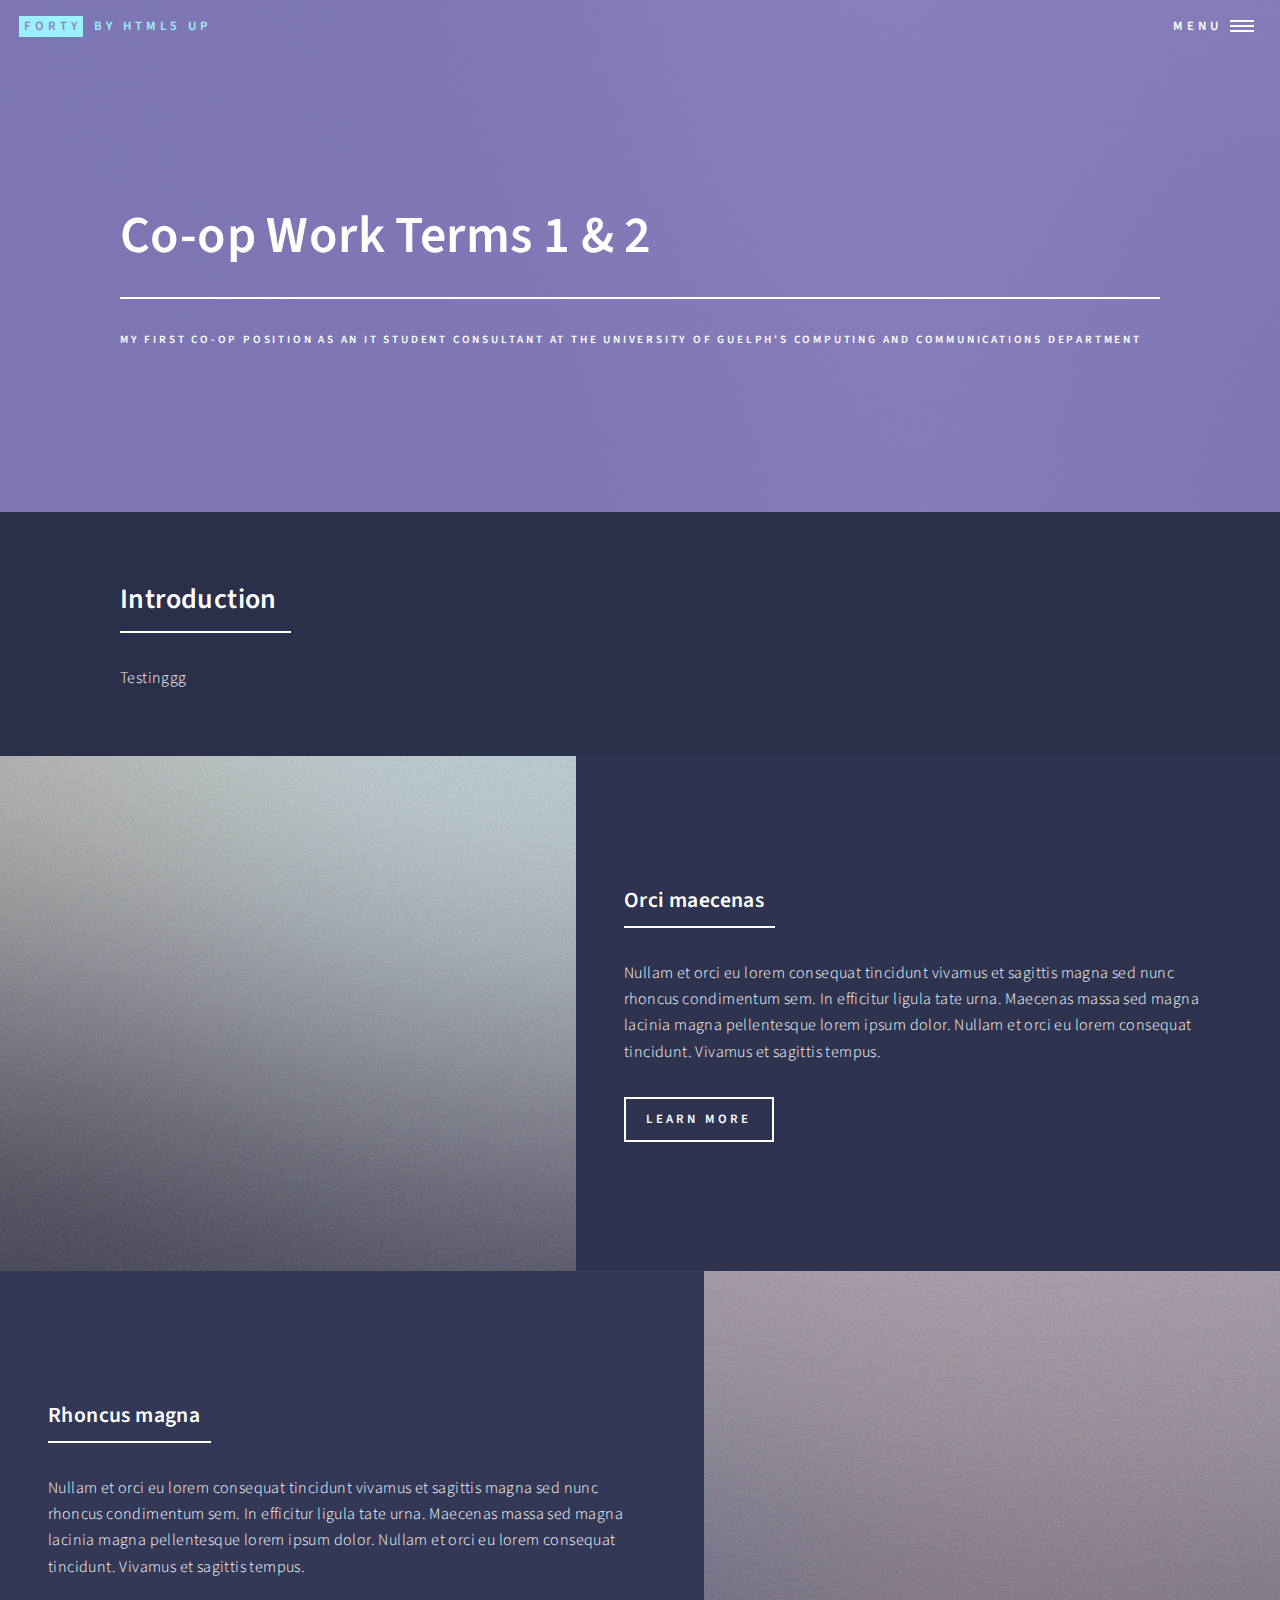
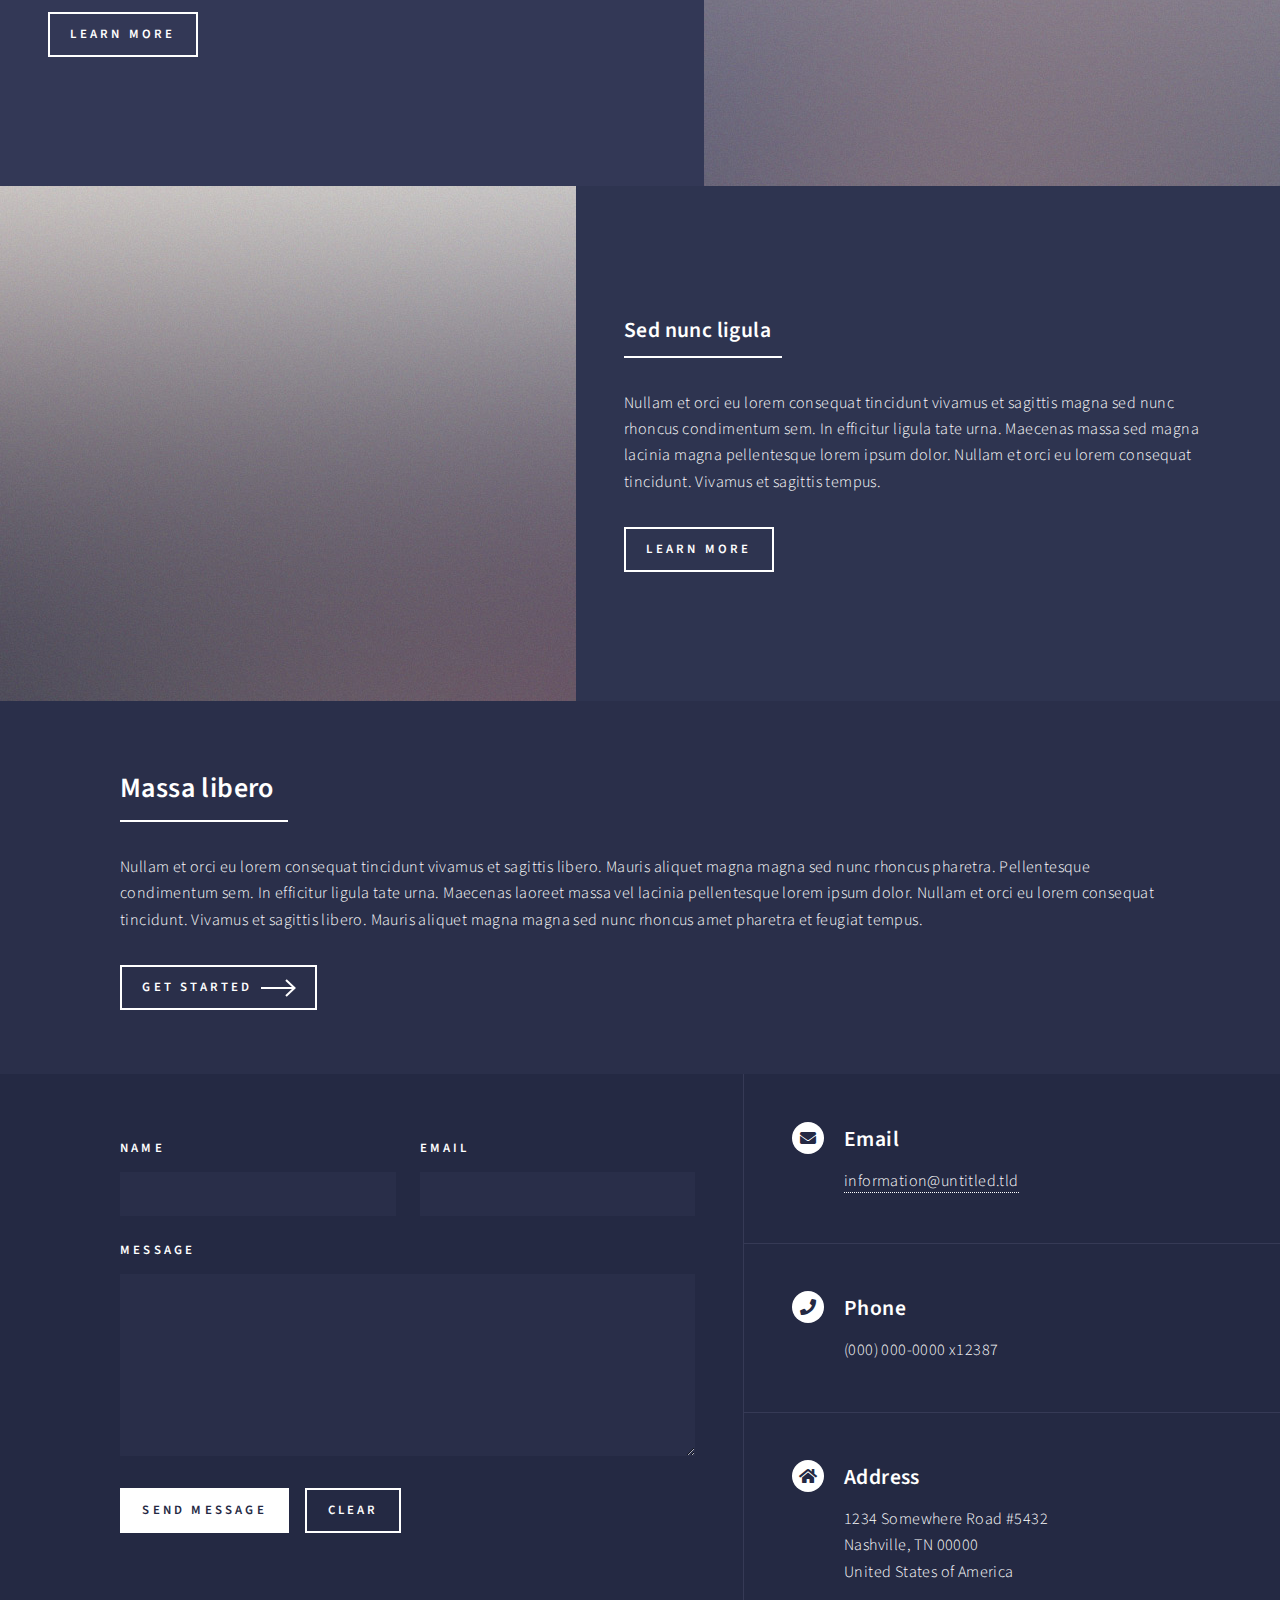
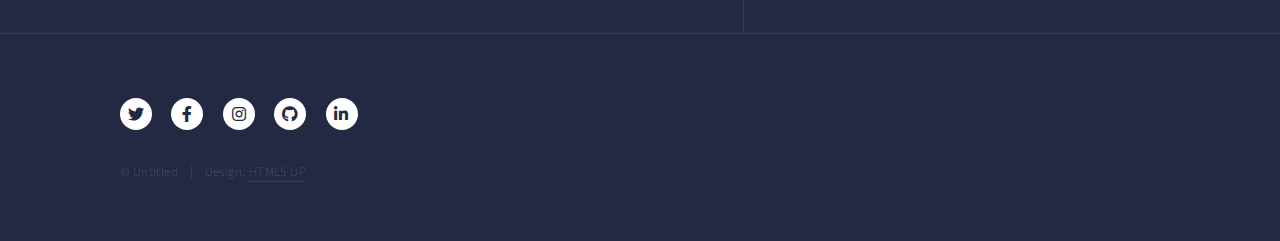
==== wt1_2.html @ 73066148 "updating layout" ====
<!DOCTYPE HTML>
<!--
	Forty by HTML5 UP
	html5up.net | @ajlkn
	Free for personal and commercial use under the CCA 3.0 license (html5up.net/license)
-->
<html>
	<head>
		<title>Co-op Work Terms 1 & 2</title>
		<meta charset="utf-8" />
		<meta name="viewport" content="width=device-width, initial-scale=1, user-scalable=no" />
		<link rel="stylesheet" href="assets/css/main.css" />
		<noscript><link rel="stylesheet" href="assets/css/noscript.css" /></noscript>
	</head>
	<body class="is-preload">

		<!-- Wrapper -->
			<div id="wrapper">

				<!-- Header -->
				<!-- Note: The "styleN" class below should match that of the banner element. -->
					<header id="header" class="alt style2">
						<a href="index.html" class="logo"><strong>Forty</strong> <span>by HTML5 UP</span></a>
						<nav>
							<a href="#menu">Menu</a>
						</nav>
					</header>

				<!-- Menu -->
					<nav id="menu">
						<ul class="links">
							<li><a href="index.html">Home</a></li>
							<li><a href="landing.html">Landing</a></li>
							<li><a href="generic.html">Generic</a></li>
							<li><a href="elements.html">Elements</a></li>
						</ul>
						<ul class="actions stacked">
							<li><a href="#" class="button primary fit">Get Started</a></li>
							<li><a href="#" class="button fit">Log In</a></li>
						</ul>
					</nav>

				<!-- Banner -->
				<!-- Note: The "styleN" class below should match that of the header element. -->
					<section id="banner" class="style2">
						<div class="inner">
							<span class="image">
								<img src="images/pic07.jpg" alt="" />
							</span>
							<header class="major">
								<h1>Co-op Work Terms 1 & 2</h1>
							</header>
							<div class="content">
								<p>My first co-op position as an IT Student Consultant at the University of Guelph's Computing and Communications department</p>
							</div>
						</div>
					</section>

				<!-- Main -->
					<div id="main">

						<!-- One -->
							<section id="one">
								<div class="inner">
									<header class="major">
										<h2>Introduction</h2>
									</header>
									<p>Testinggg</p>
								</div>
							</section>

						<!-- Two -->
							<section id="two" class="spotlights">
								<section>
									<a href="generic.html" class="image">
										<img src="images/pic08.jpg" alt="" data-position="center center" />
									</a>
									<div class="content">
										<div class="inner">
											<header class="major">
												<h3>Orci maecenas</h3>
											</header>
											<p>Nullam et orci eu lorem consequat tincidunt vivamus et sagittis magna sed nunc rhoncus condimentum sem. In efficitur ligula tate urna. Maecenas massa sed magna lacinia magna pellentesque lorem ipsum dolor. Nullam et orci eu lorem consequat tincidunt. Vivamus et sagittis tempus.</p>
											<ul class="actions">
												<li><a href="generic.html" class="button">Learn more</a></li>
											</ul>
										</div>
									</div>
								</section>
								<section>
									<a href="generic.html" class="image">
										<img src="images/pic09.jpg" alt="" data-position="top center" />
									</a>
									<div class="content">
										<div class="inner">
											<header class="major">
												<h3>Rhoncus magna</h3>
											</header>
											<p>Nullam et orci eu lorem consequat tincidunt vivamus et sagittis magna sed nunc rhoncus condimentum sem. In efficitur ligula tate urna. Maecenas massa sed magna lacinia magna pellentesque lorem ipsum dolor. Nullam et orci eu lorem consequat tincidunt. Vivamus et sagittis tempus.</p>
											<ul class="actions">
												<li><a href="generic.html" class="button">Learn more</a></li>
											</ul>
										</div>
									</div>
								</section>
								<section>
									<a href="generic.html" class="image">
										<img src="images/pic10.jpg" alt="" data-position="25% 25%" />
									</a>
									<div class="content">
										<div class="inner">
											<header class="major">
												<h3>Sed nunc ligula</h3>
											</header>
											<p>Nullam et orci eu lorem consequat tincidunt vivamus et sagittis magna sed nunc rhoncus condimentum sem. In efficitur ligula tate urna. Maecenas massa sed magna lacinia magna pellentesque lorem ipsum dolor. Nullam et orci eu lorem consequat tincidunt. Vivamus et sagittis tempus.</p>
											<ul class="actions">
												<li><a href="generic.html" class="button">Learn more</a></li>
											</ul>
										</div>
									</div>
								</section>
							</section>

						<!-- Three -->
							<section id="three">
								<div class="inner">
									<header class="major">
										<h2>Massa libero</h2>
									</header>
									<p>Nullam et orci eu lorem consequat tincidunt vivamus et sagittis libero. Mauris aliquet magna magna sed nunc rhoncus pharetra. Pellentesque condimentum sem. In efficitur ligula tate urna. Maecenas laoreet massa vel lacinia pellentesque lorem ipsum dolor. Nullam et orci eu lorem consequat tincidunt. Vivamus et sagittis libero. Mauris aliquet magna magna sed nunc rhoncus amet pharetra et feugiat tempus.</p>
									<ul class="actions">
										<li><a href="generic.html" class="button next">Get Started</a></li>
									</ul>
								</div>
							</section>

					</div>

				<!-- Contact -->
					<section id="contact">
						<div class="inner">
							<section>
								<form method="post" action="#">
									<div class="fields">
										<div class="field half">
											<label for="name">Name</label>
											<input type="text" name="name" id="name" />
										</div>
										<div class="field half">
											<label for="email">Email</label>
											<input type="text" name="email" id="email" />
										</div>
										<div class="field">
											<label for="message">Message</label>
											<textarea name="message" id="message" rows="6"></textarea>
										</div>
									</div>
									<ul class="actions">
										<li><input type="submit" value="Send Message" class="primary" /></li>
										<li><input type="reset" value="Clear" /></li>
									</ul>
								</form>
							</section>
							<section class="split">
								<section>
									<div class="contact-method">
										<span class="icon solid alt fa-envelope"></span>
										<h3>Email</h3>
										<a href="#">information@untitled.tld</a>
									</div>
								</section>
								<section>
									<div class="contact-method">
										<span class="icon solid alt fa-phone"></span>
										<h3>Phone</h3>
										<span>(000) 000-0000 x12387</span>
									</div>
								</section>
								<section>
									<div class="contact-method">
										<span class="icon solid alt fa-home"></span>
										<h3>Address</h3>
										<span>1234 Somewhere Road #5432<br />
										Nashville, TN 00000<br />
										United States of America</span>
									</div>
								</section>
							</section>
						</div>
					</section>

				<!-- Footer -->
					<footer id="footer">
						<div class="inner">
							<ul class="icons">
								<li><a href="#" class="icon brands alt fa-twitter"><span class="label">Twitter</span></a></li>
								<li><a href="#" class="icon brands alt fa-facebook-f"><span class="label">Facebook</span></a></li>
								<li><a href="#" class="icon brands alt fa-instagram"><span class="label">Instagram</span></a></li>
								<li><a href="#" class="icon brands alt fa-github"><span class="label">GitHub</span></a></li>
								<li><a href="#" class="icon brands alt fa-linkedin-in"><span class="label">LinkedIn</span></a></li>
							</ul>
							<ul class="copyright">
								<li>&copy; Untitled</li><li>Design: <a href="https://html5up.net">HTML5 UP</a></li>
							</ul>
						</div>
					</footer>

			</div>

		<!-- Scripts -->
			<script src="assets/js/jquery.min.js"></script>
			<script src="assets/js/jquery.scrolly.min.js"></script>
			<script src="assets/js/jquery.scrollex.min.js"></script>
			<script src="assets/js/browser.min.js"></script>
			<script src="assets/js/breakpoints.min.js"></script>
			<script src="assets/js/util.js"></script>
			<script src="assets/js/main.js"></script>

	</body>
</html>
---- assets/css/main.css ----
@import url(fontawesome-all.min.css);
@import url("https://fonts.googleapis.com/css?family=Source+Sans+Pro:300,300italic,600,600italic");

/*
	Forty by HTML5 UP
	html5up.net | @ajlkn
	Free for personal and commercial use under the CCA 3.0 license (html5up.net/license)
*/

html, body, div, span, applet, object,
iframe, h1, h2, h3, h4, h5, h6, p, blockquote,
pre, a, abbr, acronym, address, big, cite,
code, del, dfn, em, img, ins, kbd, q, s, samp,
small, strike, strong, sub, sup, tt, var, b,
u, i, center, dl, dt, dd, ol, ul, li, fieldset,
form, label, legend, table, caption, tbody,
tfoot, thead, tr, th, td, article, aside,
canvas, details, embed, figure, figcaption,
footer, header, hgroup, menu, nav, output, ruby,
section, summary, time, mark, audio, video {
	margin: 0;
	padding: 0;
	border: 0;
	font-size: 100%;
	font: inherit;
	vertical-align: baseline;}

article, aside, details, figcaption, figure,
footer, header, hgroup, menu, nav, section {
	display: block;}

body {
	line-height: 1;
}

ol, ul {
	list-style: none;
}

blockquote, q {
	quotes: none;
}

	blockquote:before, blockquote:after, q:before, q:after {
		content: '';
		content: none;
	}

table {
	border-collapse: collapse;
	border-spacing: 0;
}

body {
	-webkit-text-size-adjust: none;
}

mark {
	background-color: transparent;
	color: inherit;
}

input::-moz-focus-inner {
	border: 0;
	padding: 0;
}

input, select, textarea {
	-moz-appearance: none;
	-webkit-appearance: none;
	-ms-appearance: none;
	appearance: none;
}

/* Basic */

	@-ms-viewport {
		width: device-width;
	}

	body {
		-ms-overflow-style: scrollbar;
	}

	@media screen and (max-width: 480px) {

		html, body {
			min-width: 320px;
		}

	}

	html {
		box-sizing: border-box;
	}

	*, *:before, *:after {
		box-sizing: inherit;
	}

	body {
		background: #242943;
	}

		body.is-preload *, body.is-preload *:before, body.is-preload *:after {
			-moz-animation: none !important;
			-webkit-animation: none !important;
			-ms-animation: none !important;
			animation: none !important;
			-moz-transition: none !important;
			-webkit-transition: none !important;
			-ms-transition: none !important;
			transition: none !important;
		}

/* Type */

	body, input, select, textarea {
		color: #ffffff;
		font-family: "Source Sans Pro", Helvetica, sans-serif;
		font-size: 17pt;
		font-weight: 300;
		letter-spacing: 0.025em;
		line-height: 1.65;
	}

		@media screen and (max-width: 1680px) {

			body, input, select, textarea {
				font-size: 14pt;
			}

		}

		@media screen and (max-width: 1280px) {

			body, input, select, textarea {
				font-size: 12pt;
			}

		}

		@media screen and (max-width: 360px) {

			body, input, select, textarea {
				font-size: 11pt;
			}

		}

	a {
		-moz-transition: color 0.2s ease-in-out, border-bottom-color 0.2s ease-in-out;
		-webkit-transition: color 0.2s ease-in-out, border-bottom-color 0.2s ease-in-out;
		-ms-transition: color 0.2s ease-in-out, border-bottom-color 0.2s ease-in-out;
		transition: color 0.2s ease-in-out, border-bottom-color 0.2s ease-in-out;
		border-bottom: dotted 1px;
		color: inherit;
		text-decoration: none;
	}

		a:hover {
			border-bottom-color: transparent;
			color: #9bf1ff !important;
		}

		a:active {
			color: #53e3fb !important;
		}

	strong, b {
		color: #ffffff;
		font-weight: 600;
	}

	em, i {
		font-style: italic;
	}

	p {
		margin: 0 0 2em 0;
	}

	h1, h2, h3, h4, h5, h6 {
		color: #ffffff;
		font-weight: 600;
		line-height: 1.65;
		margin: 0 0 1em 0;
	}

		h1 a, h2 a, h3 a, h4 a, h5 a, h6 a {
			color: inherit;
			border-bottom: 0;
		}

	h1 {
		font-size: 2.5em;
	}

	h2 {
		font-size: 1.75em;
	}

	h3 {
		font-size: 1.35em;
	}

	h4 {
		font-size: 1.1em;
	}

	h5 {
		font-size: 0.9em;
	}

	h6 {
		font-size: 0.7em;
	}

	@media screen and (max-width: 736px) {

		h1 {
			font-size: 2em;
		}

		h2 {
			font-size: 1.5em;
		}

		h3 {
			font-size: 1.25em;
		}

	}

	sub {
		font-size: 0.8em;
		position: relative;
		top: 0.5em;
	}

	sup {
		font-size: 0.8em;
		position: relative;
		top: -0.5em;
	}

	blockquote {
		border-left: solid 4px rgba(212, 212, 255, 0.1);
		font-style: italic;
		margin: 0 0 2em 0;
		padding: 0.5em 0 0.5em 2em;
	}

	code {
		background: rgba(212, 212, 255, 0.035);
		font-family: "Courier New", monospace;
		font-size: 0.9em;
		margin: 0 0.25em;
		padding: 0.25em 0.65em;
	}

	pre {
		-webkit-overflow-scrolling: touch;
		font-family: "Courier New", monospace;
		font-size: 0.9em;
		margin: 0 0 2em 0;
	}

		pre code {
			display: block;
			line-height: 1.75;
			padding: 1em 1.5em;
			overflow-x: auto;
		}

	hr {
		border: 0;
		border-bottom: solid 1px rgba(212, 212, 255, 0.1);
		margin: 2em 0;
	}

		hr.major {
			margin: 3em 0;
		}

	.align-left {
		text-align: left;
	}

	.align-center {
		text-align: center;
	}

	.align-right {
		text-align: right;
	}

/* Row */

	.row {
		display: flex;
		flex-wrap: wrap;
		box-sizing: border-box;
		align-items: stretch;
	}

		.row > * {
			box-sizing: border-box;
		}

		.row.gtr-uniform > * > :last-child {
			margin-bottom: 0;
		}

		.row.aln-left {
			justify-content: flex-start;
		}

		.row.aln-center {
			justify-content: center;
		}

		.row.aln-right {
			justify-content: flex-end;
		}

		.row.aln-top {
			align-items: flex-start;
		}

		.row.aln-middle {
			align-items: center;
		}

		.row.aln-bottom {
			align-items: flex-end;
		}

		.row > .imp {
			order: -1;
		}

		.row > .col-1 {
			width: 8.33333%;
		}

		.row > .off-1 {
			margin-left: 8.33333%;
		}

		.row > .col-2 {
			width: 16.66667%;
		}

		.row > .off-2 {
			margin-left: 16.66667%;
		}

		.row > .col-3 {
			width: 25%;
		}

		.row > .off-3 {
			margin-left: 25%;
		}

		.row > .col-4 {
			width: 33.33333%;
		}

		.row > .off-4 {
			margin-left: 33.33333%;
		}

		.row > .col-5 {
			width: 41.66667%;
		}

		.row > .off-5 {
			margin-left: 41.66667%;
		}

		.row > .col-6 {
			width: 50%;
		}

		.row > .off-6 {
			margin-left: 50%;
		}

		.row > .col-7 {
			width: 58.33333%;
		}

		.row > .off-7 {
			margin-left: 58.33333%;
		}

		.row > .col-8 {
			width: 66.66667%;
		}

		.row > .off-8 {
			margin-left: 66.66667%;
		}

		.row > .col-9 {
			width: 75%;
		}

		.row > .off-9 {
			margin-left: 75%;
		}

		.row > .col-10 {
			width: 83.33333%;
		}

		.row > .off-10 {
			margin-left: 83.33333%;
		}

		.row > .col-11 {
			width: 91.66667%;
		}

		.row > .off-11 {
			margin-left: 91.66667%;
		}

		.row > .col-12 {
			width: 100%;
		}

		.row > .off-12 {
			margin-left: 100%;
		}

		.row.gtr-0 {
			margin-top: 0;
			margin-left: 0em;
		}

			.row.gtr-0 > * {
				padding: 0 0 0 0em;
			}

			.row.gtr-0.gtr-uniform {
				margin-top: 0em;
			}

				.row.gtr-0.gtr-uniform > * {
					padding-top: 0em;
				}

		.row.gtr-25 {
			margin-top: 0;
			margin-left: -0.5em;
		}

			.row.gtr-25 > * {
				padding: 0 0 0 0.5em;
			}

			.row.gtr-25.gtr-uniform {
				margin-top: -0.5em;
			}

				.row.gtr-25.gtr-uniform > * {
					padding-top: 0.5em;
				}

		.row.gtr-50 {
			margin-top: 0;
			margin-left: -1em;
		}

			.row.gtr-50 > * {
				padding: 0 0 0 1em;
			}

			.row.gtr-50.gtr-uniform {
				margin-top: -1em;
			}

				.row.gtr-50.gtr-uniform > * {
					padding-top: 1em;
				}

		.row {
			margin-top: 0;
			margin-left: -2em;
		}

			.row > * {
				padding: 0 0 0 2em;
			}

			.row.gtr-uniform {
				margin-top: -2em;
			}

				.row.gtr-uniform > * {
					padding-top: 2em;
				}

		.row.gtr-150 {
			margin-top: 0;
			margin-left: -3em;
		}

			.row.gtr-150 > * {
				padding: 0 0 0 3em;
			}

			.row.gtr-150.gtr-uniform {
				margin-top: -3em;
			}

				.row.gtr-150.gtr-uniform > * {
					padding-top: 3em;
				}

		.row.gtr-200 {
			margin-top: 0;
			margin-left: -4em;
		}

			.row.gtr-200 > * {
				padding: 0 0 0 4em;
			}

			.row.gtr-200.gtr-uniform {
				margin-top: -4em;
			}

				.row.gtr-200.gtr-uniform > * {
					padding-top: 4em;
				}

		@media screen and (max-width: 1680px) {

			.row {
				display: flex;
				flex-wrap: wrap;
				box-sizing: border-box;
				align-items: stretch;
			}

				.row > * {
					box-sizing: border-box;
				}

				.row.gtr-uniform > * > :last-child {
					margin-bottom: 0;
				}

				.row.aln-left {
					justify-content: flex-start;
				}

				.row.aln-center {
					justify-content: center;
				}

				.row.aln-right {
					justify-content: flex-end;
				}

				.row.aln-top {
					align-items: flex-start;
				}

				.row.aln-middle {
					align-items: center;
				}

				.row.aln-bottom {
					align-items: flex-end;
				}

				.row > .imp-xlarge {
					order: -1;
				}

				.row > .col-1-xlarge {
					width: 8.33333%;
				}

				.row > .off-1-xlarge {
					margin-left: 8.33333%;
				}

				.row > .col-2-xlarge {
					width: 16.66667%;
				}

				.row > .off-2-xlarge {
					margin-left: 16.66667%;
				}

				.row > .col-3-xlarge {
					width: 25%;
				}

				.row > .off-3-xlarge {
					margin-left: 25%;
				}

				.row > .col-4-xlarge {
					width: 33.33333%;
				}

				.row > .off-4-xlarge {
					margin-left: 33.33333%;
				}

				.row > .col-5-xlarge {
					width: 41.66667%;
				}

				.row > .off-5-xlarge {
					margin-left: 41.66667%;
				}

				.row > .col-6-xlarge {
					width: 50%;
				}

				.row > .off-6-xlarge {
					margin-left: 50%;
				}

				.row > .col-7-xlarge {
					width: 58.33333%;
				}

				.row > .off-7-xlarge {
					margin-left: 58.33333%;
				}

				.row > .col-8-xlarge {
					width: 66.66667%;
				}

				.row > .off-8-xlarge {
					margin-left: 66.66667%;
				}

				.row > .col-9-xlarge {
					width: 75%;
				}

				.row > .off-9-xlarge {
					margin-left: 75%;
				}

				.row > .col-10-xlarge {
					width: 83.33333%;
				}

				.row > .off-10-xlarge {
					margin-left: 83.33333%;
				}

				.row > .col-11-xlarge {
					width: 91.66667%;
				}

				.row > .off-11-xlarge {
					margin-left: 91.66667%;
				}

				.row > .col-12-xlarge {
					width: 100%;
				}

				.row > .off-12-xlarge {
					margin-left: 100%;
				}

				.row.gtr-0 {
					margin-top: 0;
					margin-left: 0em;
				}

					.row.gtr-0 > * {
						padding: 0 0 0 0em;
					}

					.row.gtr-0.gtr-uniform {
						margin-top: 0em;
					}

						.row.gtr-0.gtr-uniform > * {
							padding-top: 0em;
						}

				.row.gtr-25 {
					margin-top: 0;
					margin-left: -0.5em;
				}

					.row.gtr-25 > * {
						padding: 0 0 0 0.5em;
					}

					.row.gtr-25.gtr-uniform {
						margin-top: -0.5em;
					}

						.row.gtr-25.gtr-uniform > * {
							padding-top: 0.5em;
						}

				.row.gtr-50 {
					margin-top: 0;
					margin-left: -1em;
				}

					.row.gtr-50 > * {
						padding: 0 0 0 1em;
					}

					.row.gtr-50.gtr-uniform {
						margin-top: -1em;
					}

						.row.gtr-50.gtr-uniform > * {
							padding-top: 1em;
						}

				.row {
					margin-top: 0;
					margin-left: -2em;
				}

					.row > * {
						padding: 0 0 0 2em;
					}

					.row.gtr-uniform {
						margin-top: -2em;
					}

						.row.gtr-uniform > * {
							padding-top: 2em;
						}

				.row.gtr-150 {
					margin-top: 0;
					margin-left: -3em;
				}

					.row.gtr-150 > * {
						padding: 0 0 0 3em;
					}

					.row.gtr-150.gtr-uniform {
						margin-top: -3em;
					}

						.row.gtr-150.gtr-uniform > * {
							padding-top: 3em;
						}

				.row.gtr-200 {
					margin-top: 0;
					margin-left: -4em;
				}

					.row.gtr-200 > * {
						padding: 0 0 0 4em;
					}

					.row.gtr-200.gtr-uniform {
						margin-top: -4em;
					}

						.row.gtr-200.gtr-uniform > * {
							padding-top: 4em;
						}

		}

		@media screen and (max-width: 1280px) {

			.row {
				display: flex;
				flex-wrap: wrap;
				box-sizing: border-box;
				align-items: stretch;
			}

				.row > * {
					box-sizing: border-box;
				}

				.row.gtr-uniform > * > :last-child {
					margin-bottom: 0;
				}

				.row.aln-left {
					justify-content: flex-start;
				}

				.row.aln-center {
					justify-content: center;
				}

				.row.aln-right {
					justify-content: flex-end;
				}

				.row.aln-top {
					align-items: flex-start;
				}

				.row.aln-middle {
					align-items: center;
				}

				.row.aln-bottom {
					align-items: flex-end;
				}

				.row > .imp-large {
					order: -1;
				}

				.row > .col-1-large {
					width: 8.33333%;
				}

				.row > .off-1-large {
					margin-left: 8.33333%;
				}

				.row > .col-2-large {
					width: 16.66667%;
				}

				.row > .off-2-large {
					margin-left: 16.66667%;
				}

				.row > .col-3-large {
					width: 25%;
				}

				.row > .off-3-large {
					margin-left: 25%;
				}

				.row > .col-4-large {
					width: 33.33333%;
				}

				.row > .off-4-large {
					margin-left: 33.33333%;
				}

				.row > .col-5-large {
					width: 41.66667%;
				}

				.row > .off-5-large {
					margin-left: 41.66667%;
				}

				.row > .col-6-large {
					width: 50%;
				}

				.row > .off-6-large {
					margin-left: 50%;
				}

				.row > .col-7-large {
					width: 58.33333%;
				}

				.row > .off-7-large {
					margin-left: 58.33333%;
				}

				.row > .col-8-large {
					width: 66.66667%;
				}

				.row > .off-8-large {
					margin-left: 66.66667%;
				}

				.row > .col-9-large {
					width: 75%;
				}

				.row > .off-9-large {
					margin-left: 75%;
				}

				.row > .col-10-large {
					width: 83.33333%;
				}

				.row > .off-10-large {
					margin-left: 83.33333%;
				}

				.row > .col-11-large {
					width: 91.66667%;
				}

				.row > .off-11-large {
					margin-left: 91.66667%;
				}

				.row > .col-12-large {
					width: 100%;
				}

				.row > .off-12-large {
					margin-left: 100%;
				}

				.row.gtr-0 {
					margin-top: 0;
					margin-left: 0em;
				}

					.row.gtr-0 > * {
						padding: 0 0 0 0em;
					}

					.row.gtr-0.gtr-uniform {
						margin-top: 0em;
					}

						.row.gtr-0.gtr-uniform > * {
							padding-top: 0em;
						}

				.row.gtr-25 {
					margin-top: 0;
					margin-left: -0.375em;
				}

					.row.gtr-25 > * {
						padding: 0 0 0 0.375em;
					}

					.row.gtr-25.gtr-uniform {
						margin-top: -0.375em;
					}

						.row.gtr-25.gtr-uniform > * {
							padding-top: 0.375em;
						}

				.row.gtr-50 {
					margin-top: 0;
					margin-left: -0.75em;
				}

					.row.gtr-50 > * {
						padding: 0 0 0 0.75em;
					}

					.row.gtr-50.gtr-uniform {
						margin-top: -0.75em;
					}

						.row.gtr-50.gtr-uniform > * {
							padding-top: 0.75em;
						}

				.row {
					margin-top: 0;
					margin-left: -1.5em;
				}

					.row > * {
						padding: 0 0 0 1.5em;
					}

					.row.gtr-uniform {
						margin-top: -1.5em;
					}

						.row.gtr-uniform > * {
							padding-top: 1.5em;
						}

				.row.gtr-150 {
					margin-top: 0;
					margin-left: -2.25em;
				}

					.row.gtr-150 > * {
						padding: 0 0 0 2.25em;
					}

					.row.gtr-150.gtr-uniform {
						margin-top: -2.25em;
					}

						.row.gtr-150.gtr-uniform > * {
							padding-top: 2.25em;
						}

				.row.gtr-200 {
					margin-top: 0;
					margin-left: -3em;
				}

					.row.gtr-200 > * {
						padding: 0 0 0 3em;
					}

					.row.gtr-200.gtr-uniform {
						margin-top: -3em;
					}

						.row.gtr-200.gtr-uniform > * {
							padding-top: 3em;
						}

		}

		@media screen and (max-width: 980px) {

			.row {
				display: flex;
				flex-wrap: wrap;
				box-sizing: border-box;
				align-items: stretch;
			}

				.row > * {
					box-sizing: border-box;
				}

				.row.gtr-uniform > * > :last-child {
					margin-bottom: 0;
				}

				.row.aln-left {
					justify-content: flex-start;
				}

				.row.aln-center {
					justify-content: center;
				}

				.row.aln-right {
					justify-content: flex-end;
				}

				.row.aln-top {
					align-items: flex-start;
				}

				.row.aln-middle {
					align-items: center;
				}

				.row.aln-bottom {
					align-items: flex-end;
				}

				.row > .imp-medium {
					order: -1;
				}

				.row > .col-1-medium {
					width: 8.33333%;
				}

				.row > .off-1-medium {
					margin-left: 8.33333%;
				}

				.row > .col-2-medium {
					width: 16.66667%;
				}

				.row > .off-2-medium {
					margin-left: 16.66667%;
				}

				.row > .col-3-medium {
					width: 25%;
				}

				.row > .off-3-medium {
					margin-left: 25%;
				}

				.row > .col-4-medium {
					width: 33.33333%;
				}

				.row > .off-4-medium {
					margin-left: 33.33333%;
				}

				.row > .col-5-medium {
					width: 41.66667%;
				}

				.row > .off-5-medium {
					margin-left: 41.66667%;
				}

				.row > .col-6-medium {
					width: 50%;
				}

				.row > .off-6-medium {
					margin-left: 50%;
				}

				.row > .col-7-medium {
					width: 58.33333%;
				}

				.row > .off-7-medium {
					margin-left: 58.33333%;
				}

				.row > .col-8-medium {
					width: 66.66667%;
				}

				.row > .off-8-medium {
					margin-left: 66.66667%;
				}

				.row > .col-9-medium {
					width: 75%;
				}

				.row > .off-9-medium {
					margin-left: 75%;
				}

				.row > .col-10-medium {
					width: 83.33333%;
				}

				.row > .off-10-medium {
					margin-left: 83.33333%;
				}

				.row > .col-11-medium {
					width: 91.66667%;
				}

				.row > .off-11-medium {
					margin-left: 91.66667%;
				}

				.row > .col-12-medium {
					width: 100%;
				}

				.row > .off-12-medium {
					margin-left: 100%;
				}

				.row.gtr-0 {
					margin-top: 0;
					margin-left: 0em;
				}

					.row.gtr-0 > * {
						padding: 0 0 0 0em;
					}

					.row.gtr-0.gtr-uniform {
						margin-top: 0em;
					}

						.row.gtr-0.gtr-uniform > * {
							padding-top: 0em;
						}

				.row.gtr-25 {
					margin-top: 0;
					margin-left: -0.375em;
				}

					.row.gtr-25 > * {
						padding: 0 0 0 0.375em;
					}

					.row.gtr-25.gtr-uniform {
						margin-top: -0.375em;
					}

						.row.gtr-25.gtr-uniform > * {
							padding-top: 0.375em;
						}

				.row.gtr-50 {
					margin-top: 0;
					margin-left: -0.75em;
				}

					.row.gtr-50 > * {
						padding: 0 0 0 0.75em;
					}

					.row.gtr-50.gtr-uniform {
						margin-top: -0.75em;
					}

						.row.gtr-50.gtr-uniform > * {
							padding-top: 0.75em;
						}

				.row {
					margin-top: 0;
					margin-left: -1.5em;
				}

					.row > * {
						padding: 0 0 0 1.5em;
					}

					.row.gtr-uniform {
						margin-top: -1.5em;
					}

						.row.gtr-uniform > * {
							padding-top: 1.5em;
						}

				.row.gtr-150 {
					margin-top: 0;
					margin-left: -2.25em;
				}

					.row.gtr-150 > * {
						padding: 0 0 0 2.25em;
					}

					.row.gtr-150.gtr-uniform {
						margin-top: -2.25em;
					}

						.row.gtr-150.gtr-uniform > * {
							padding-top: 2.25em;
						}

				.row.gtr-200 {
					margin-top: 0;
					margin-left: -3em;
				}

					.row.gtr-200 > * {
						padding: 0 0 0 3em;
					}

					.row.gtr-200.gtr-uniform {
						margin-top: -3em;
					}

						.row.gtr-200.gtr-uniform > * {
							padding-top: 3em;
						}

		}

		@media screen and (max-width: 736px) {

			.row {
				display: flex;
				flex-wrap: wrap;
				box-sizing: border-box;
				align-items: stretch;
			}

				.row > * {
					box-sizing: border-box;
				}

				.row.gtr-uniform > * > :last-child {
					margin-bottom: 0;
				}

				.row.aln-left {
					justify-content: flex-start;
				}

				.row.aln-center {
					justify-content: center;
				}

				.row.aln-right {
					justify-content: flex-end;
				}

				.row.aln-top {
					align-items: flex-start;
				}

				.row.aln-middle {
					align-items: center;
				}

				.row.aln-bottom {
					align-items: flex-end;
				}

				.row > .imp-small {
					order: -1;
				}

				.row > .col-1-small {
					width: 8.33333%;
				}

				.row > .off-1-small {
					margin-left: 8.33333%;
				}

				.row > .col-2-small {
					width: 16.66667%;
				}

				.row > .off-2-small {
					margin-left: 16.66667%;
				}

				.row > .col-3-small {
					width: 25%;
				}

				.row > .off-3-small {
					margin-left: 25%;
				}

				.row > .col-4-small {
					width: 33.33333%;
				}

				.row > .off-4-small {
					margin-left: 33.33333%;
				}

				.row > .col-5-small {
					width: 41.66667%;
				}

				.row > .off-5-small {
					margin-left: 41.66667%;
				}

				.row > .col-6-small {
					width: 50%;
				}

				.row > .off-6-small {
					margin-left: 50%;
				}

				.row > .col-7-small {
					width: 58.33333%;
				}

				.row > .off-7-small {
					margin-left: 58.33333%;
				}

				.row > .col-8-small {
					width: 66.66667%;
				}

				.row > .off-8-small {
					margin-left: 66.66667%;
				}

				.row > .col-9-small {
					width: 75%;
				}

				.row > .off-9-small {
					margin-left: 75%;
				}

				.row > .col-10-small {
					width: 83.33333%;
				}

				.row > .off-10-small {
					margin-left: 83.33333%;
				}

				.row > .col-11-small {
					width: 91.66667%;
				}

				.row > .off-11-small {
					margin-left: 91.66667%;
				}

				.row > .col-12-small {
					width: 100%;
				}

				.row > .off-12-small {
					margin-left: 100%;
				}

				.row.gtr-0 {
					margin-top: 0;
					margin-left: 0em;
				}

					.row.gtr-0 > * {
						padding: 0 0 0 0em;
					}

					.row.gtr-0.gtr-uniform {
						margin-top: 0em;
					}

						.row.gtr-0.gtr-uniform > * {
							padding-top: 0em;
						}

				.row.gtr-25 {
					margin-top: 0;
					margin-left: -0.3125em;
				}

					.row.gtr-25 > * {
						padding: 0 0 0 0.3125em;
					}

					.row.gtr-25.gtr-uniform {
						margin-top: -0.3125em;
					}

						.row.gtr-25.gtr-uniform > * {
							padding-top: 0.3125em;
						}

				.row.gtr-50 {
					margin-top: 0;
					margin-left: -0.625em;
				}

					.row.gtr-50 > * {
						padding: 0 0 0 0.625em;
					}

					.row.gtr-50.gtr-uniform {
						margin-top: -0.625em;
					}

						.row.gtr-50.gtr-uniform > * {
							padding-top: 0.625em;
						}

				.row {
					margin-top: 0;
					margin-left: -1.25em;
				}

					.row > * {
						padding: 0 0 0 1.25em;
					}

					.row.gtr-uniform {
						margin-top: -1.25em;
					}

						.row.gtr-uniform > * {
							padding-top: 1.25em;
						}

				.row.gtr-150 {
					margin-top: 0;
					margin-left: -1.875em;
				}

					.row.gtr-150 > * {
						padding: 0 0 0 1.875em;
					}

					.row.gtr-150.gtr-uniform {
						margin-top: -1.875em;
					}

						.row.gtr-150.gtr-uniform > * {
							padding-top: 1.875em;
						}

				.row.gtr-200 {
					margin-top: 0;
					margin-left: -2.5em;
				}

					.row.gtr-200 > * {
						padding: 0 0 0 2.5em;
					}

					.row.gtr-200.gtr-uniform {
						margin-top: -2.5em;
					}

						.row.gtr-200.gtr-uniform > * {
							padding-top: 2.5em;
						}

		}

		@media screen and (max-width: 480px) {

			.row {
				display: flex;
				flex-wrap: wrap;
				box-sizing: border-box;
				align-items: stretch;
			}

				.row > * {
					box-sizing: border-box;
				}

				.row.gtr-uniform > * > :last-child {
					margin-bottom: 0;
				}

				.row.aln-left {
					justify-content: flex-start;
				}

				.row.aln-center {
					justify-content: center;
				}

				.row.aln-right {
					justify-content: flex-end;
				}

				.row.aln-top {
					align-items: flex-start;
				}

				.row.aln-middle {
					align-items: center;
				}

				.row.aln-bottom {
					align-items: flex-end;
				}

				.row > .imp-xsmall {
					order: -1;
				}

				.row > .col-1-xsmall {
					width: 8.33333%;
				}

				.row > .off-1-xsmall {
					margin-left: 8.33333%;
				}

				.row > .col-2-xsmall {
					width: 16.66667%;
				}

				.row > .off-2-xsmall {
					margin-left: 16.66667%;
				}

				.row > .col-3-xsmall {
					width: 25%;
				}

				.row > .off-3-xsmall {
					margin-left: 25%;
				}

				.row > .col-4-xsmall {
					width: 33.33333%;
				}

				.row > .off-4-xsmall {
					margin-left: 33.33333%;
				}

				.row > .col-5-xsmall {
					width: 41.66667%;
				}

				.row > .off-5-xsmall {
					margin-left: 41.66667%;
				}

				.row > .col-6-xsmall {
					width: 50%;
				}

				.row > .off-6-xsmall {
					margin-left: 50%;
				}

				.row > .col-7-xsmall {
					width: 58.33333%;
				}

				.row > .off-7-xsmall {
					margin-left: 58.33333%;
				}

				.row > .col-8-xsmall {
					width: 66.66667%;
				}

				.row > .off-8-xsmall {
					margin-left: 66.66667%;
				}

				.row > .col-9-xsmall {
					width: 75%;
				}

				.row > .off-9-xsmall {
					margin-left: 75%;
				}

				.row > .col-10-xsmall {
					width: 83.33333%;
				}

				.row > .off-10-xsmall {
					margin-left: 83.33333%;
				}

				.row > .col-11-xsmall {
					width: 91.66667%;
				}

				.row > .off-11-xsmall {
					margin-left: 91.66667%;
				}

				.row > .col-12-xsmall {
					width: 100%;
				}

				.row > .off-12-xsmall {
					margin-left: 100%;
				}

				.row.gtr-0 {
					margin-top: 0;
					margin-left: 0em;
				}

					.row.gtr-0 > * {
						padding: 0 0 0 0em;
					}

					.row.gtr-0.gtr-uniform {
						margin-top: 0em;
					}

						.row.gtr-0.gtr-uniform > * {
							padding-top: 0em;
						}

				.row.gtr-25 {
					margin-top: 0;
					margin-left: -0.3125em;
				}

					.row.gtr-25 > * {
						padding: 0 0 0 0.3125em;
					}

					.row.gtr-25.gtr-uniform {
						margin-top: -0.3125em;
					}

						.row.gtr-25.gtr-uniform > * {
							padding-top: 0.3125em;
						}

				.row.gtr-50 {
					margin-top: 0;
					margin-left: -0.625em;
				}

					.row.gtr-50 > * {
						padding: 0 0 0 0.625em;
					}

					.row.gtr-50.gtr-uniform {
						margin-top: -0.625em;
					}

						.row.gtr-50.gtr-uniform > * {
							padding-top: 0.625em;
						}

				.row {
					margin-top: 0;
					margin-left: -1.25em;
				}

					.row > * {
						padding: 0 0 0 1.25em;
					}

					.row.gtr-uniform {
						margin-top: -1.25em;
					}

						.row.gtr-uniform > * {
							padding-top: 1.25em;
						}

				.row.gtr-150 {
					margin-top: 0;
					margin-left: -1.875em;
				}

					.row.gtr-150 > * {
						padding: 0 0 0 1.875em;
					}

					.row.gtr-150.gtr-uniform {
						margin-top: -1.875em;
					}

						.row.gtr-150.gtr-uniform > * {
							padding-top: 1.875em;
						}

				.row.gtr-200 {
					margin-top: 0;
					margin-left: -2.5em;
				}

					.row.gtr-200 > * {
						padding: 0 0 0 2.5em;
					}

					.row.gtr-200.gtr-uniform {
						margin-top: -2.5em;
					}

						.row.gtr-200.gtr-uniform > * {
							padding-top: 2.5em;
						}

		}

/* Section/Article */

	section.special, article.special {
		text-align: center;
	}

	header.major {
		width: -moz-max-content;
		width: -webkit-max-content;
		width: -ms-max-content;
		width: max-content;
		margin-bottom: 2em;
	}

		header.major > :first-child {
			margin-bottom: 0;
			width: calc(100% + 0.5em);
		}

			header.major > :first-child:after {
				content: '';
				background-color: #ffffff;
				display: block;
				height: 2px;
				margin: 0.325em 0 0.5em 0;
				width: 100%;
			}

		header.major > p {
			font-size: 0.7em;
			font-weight: 600;
			letter-spacing: 0.25em;
			margin-bottom: 0;
			text-transform: uppercase;
		}

		body.is-ie header.major > :first-child:after {
			max-width: 9em;
		}

		body.is-ie header.major > h1:after {
			max-width: 100% !important;
		}

	@media screen and (max-width: 736px) {

		header.major > p br {
			display: none;
		}

	}

/* Form */

	form {
		margin: 0 0 2em 0;
	}

		form > :last-child {
			margin-bottom: 0;
		}

		form > .fields {
			display: -moz-flex;
			display: -webkit-flex;
			display: -ms-flex;
			display: flex;
			-moz-flex-wrap: wrap;
			-webkit-flex-wrap: wrap;
			-ms-flex-wrap: wrap;
			flex-wrap: wrap;
			width: calc(100% + 3em);
			margin: -1.5em 0 2em -1.5em;
		}

			form > .fields > .field {
				-moz-flex-grow: 0;
				-webkit-flex-grow: 0;
				-ms-flex-grow: 0;
				flex-grow: 0;
				-moz-flex-shrink: 0;
				-webkit-flex-shrink: 0;
				-ms-flex-shrink: 0;
				flex-shrink: 0;
				padding: 1.5em 0 0 1.5em;
				width: calc(100% - 1.5em);
			}

				form > .fields > .field.half {
					width: calc(50% - 0.75em);
				}

				form > .fields > .field.third {
					width: calc(100%/3 - 0.5em);
				}

				form > .fields > .field.quarter {
					width: calc(25% - 0.375em);
				}

		@media screen and (max-width: 480px) {

			form > .fields {
				width: calc(100% + 3em);
				margin: -1.5em 0 2em -1.5em;
			}

				form > .fields > .field {
					padding: 1.5em 0 0 1.5em;
					width: calc(100% - 1.5em);
				}

					form > .fields > .field.half {
						width: calc(100% - 1.5em);
					}

					form > .fields > .field.third {
						width: calc(100% - 1.5em);
					}

					form > .fields > .field.quarter {
						width: calc(100% - 1.5em);
					}

		}

	label {
		color: #ffffff;
		display: block;
		font-size: 0.8em;
		font-weight: 600;
		letter-spacing: 0.25em;
		margin: 0 0 1em 0;
		text-transform: uppercase;
	}

	input[type="text"],
	input[type="password"],
	input[type="email"],
	input[type="tel"],
	input[type="search"],
	input[type="url"],
	select,
	textarea {
		-moz-appearance: none;
		-webkit-appearance: none;
		-ms-appearance: none;
		appearance: none;
		background: rgba(212, 212, 255, 0.035);
		border: none;
		border-radius: 0;
		color: inherit;
		display: block;
		outline: 0;
		padding: 0 1em;
		text-decoration: none;
		width: 100%;
	}

		input[type="text"]:invalid,
		input[type="password"]:invalid,
		input[type="email"]:invalid,
		input[type="tel"]:invalid,
		input[type="search"]:invalid,
		input[type="url"]:invalid,
		select:invalid,
		textarea:invalid {
			box-shadow: none;
		}

		input[type="text"]:focus,
		input[type="password"]:focus,
		input[type="email"]:focus,
		input[type="tel"]:focus,
		input[type="search"]:focus,
		input[type="url"]:focus,
		select:focus,
		textarea:focus {
			border-color: #9bf1ff;
			box-shadow: 0 0 0 2px #9bf1ff;
		}

	select {
		background-image: url("data:image/svg+xml;charset=utf8,%3Csvg xmlns='http://www.w3.org/2000/svg' width='40' height='40' preserveAspectRatio='none' viewBox='0 0 40 40'%3E%3Cpath d='M9.4,12.3l10.4,10.4l10.4-10.4c0.2-0.2,0.5-0.4,0.9-0.4c0.3,0,0.6,0.1,0.9,0.4l3.3,3.3c0.2,0.2,0.4,0.5,0.4,0.9 c0,0.4-0.1,0.6-0.4,0.9L20.7,31.9c-0.2,0.2-0.5,0.4-0.9,0.4c-0.3,0-0.6-0.1-0.9-0.4L4.3,17.3c-0.2-0.2-0.4-0.5-0.4-0.9 c0-0.4,0.1-0.6,0.4-0.9l3.3-3.3c0.2-0.2,0.5-0.4,0.9-0.4S9.1,12.1,9.4,12.3z' fill='rgba(212, 212, 255, 0.1)' /%3E%3C/svg%3E");
		background-size: 1.25rem;
		background-repeat: no-repeat;
		background-position: calc(100% - 1rem) center;
		height: 2.75em;
		padding-right: 2.75em;
		text-overflow: ellipsis;
	}

		select option {
			color: #ffffff;
			background: #242943;
		}

		select:focus::-ms-value {
			background-color: transparent;
		}

		select::-ms-expand {
			display: none;
		}

	input[type="text"],
	input[type="password"],
	input[type="email"],
	input[type="tel"],
	input[type="search"],
	input[type="url"],
	select {
		height: 2.75em;
	}

	textarea {
		padding: 0.75em 1em;
	}

	input[type="checkbox"],
	input[type="radio"] {
		-moz-appearance: none;
		-webkit-appearance: none;
		-ms-appearance: none;
		appearance: none;
		display: block;
		float: left;
		margin-right: -2em;
		opacity: 0;
		width: 1em;
		z-index: -1;
	}

		input[type="checkbox"] + label,
		input[type="radio"] + label {
			text-decoration: none;
			color: #ffffff;
			cursor: pointer;
			display: inline-block;
			font-weight: 300;
			padding-left: 2.65em;
			padding-right: 0.75em;
			position: relative;
		}

			input[type="checkbox"] + label:before,
			input[type="radio"] + label:before {
				-moz-osx-font-smoothing: grayscale;
				-webkit-font-smoothing: antialiased;
				display: inline-block;
				font-style: normal;
				font-variant: normal;
				text-rendering: auto;
				line-height: 1;
				text-transform: none !important;
				font-family: 'Font Awesome 5 Free';
				font-weight: 900;
			}

			input[type="checkbox"] + label:before,
			input[type="radio"] + label:before {
				background: rgba(212, 212, 255, 0.035);
				content: '';
				display: inline-block;
				font-size: 0.8em;
				height: 2.0625em;
				left: 0;
				letter-spacing: 0;
				line-height: 2.0625em;
				position: absolute;
				text-align: center;
				top: 0;
				width: 2.0625em;
			}

		input[type="checkbox"]:checked + label:before,
		input[type="radio"]:checked + label:before {
			background: #ffffff;
			border-color: #9bf1ff;
			content: '\f00c';
			color: #242943;
		}

		input[type="checkbox"]:focus + label:before,
		input[type="radio"]:focus + label:before {
			box-shadow: 0 0 0 2px #9bf1ff;
		}

	input[type="radio"] + label:before {
		border-radius: 100%;
	}

	::-webkit-input-placeholder {
		color: rgba(244, 244, 255, 0.2) !important;
		opacity: 1.0;
	}

	:-moz-placeholder {
		color: rgba(244, 244, 255, 0.2) !important;
		opacity: 1.0;
	}

	::-moz-placeholder {
		color: rgba(244, 244, 255, 0.2) !important;
		opacity: 1.0;
	}

	:-ms-input-placeholder {
		color: rgba(244, 244, 255, 0.2) !important;
		opacity: 1.0;
	}

/* Box */

	.box {
		border: solid 1px rgba(212, 212, 255, 0.1);
		margin-bottom: 2em;
		padding: 1.5em;
	}

		.box > :last-child,
		.box > :last-child > :last-child,
		.box > :last-child > :last-child > :last-child {
			margin-bottom: 0;
		}

		.box.alt {
			border: 0;
			border-radius: 0;
			padding: 0;
		}

/* Icon */

	.icon {
		text-decoration: none;
		border-bottom: none;
		position: relative;
	}

		.icon:before {
			-moz-osx-font-smoothing: grayscale;
			-webkit-font-smoothing: antialiased;
			display: inline-block;
			font-style: normal;
			font-variant: normal;
			text-rendering: auto;
			line-height: 1;
			text-transform: none !important;
			font-family: 'Font Awesome 5 Free';
			font-weight: 400;
		}

		.icon > .label {
			display: none;
		}

		.icon:before {
			line-height: inherit;
		}

		.icon.solid:before {
			font-weight: 900;
		}

		.icon.brands:before {
			font-family: 'Font Awesome 5 Brands';
		}

		.icon.alt:before {
			background-color: #ffffff;
			border-radius: 100%;
			color: #242943;
			display: inline-block;
			height: 2em;
			line-height: 2em;
			text-align: center;
			width: 2em;
		}

	a.icon.alt:before {
		-moz-transition: background-color 0.2s ease-in-out;
		-webkit-transition: background-color 0.2s ease-in-out;
		-ms-transition: background-color 0.2s ease-in-out;
		transition: background-color 0.2s ease-in-out;
	}

	a.icon.alt:hover:before {
		background-color: #6fc3df;
	}

	a.icon.alt:active:before {
		background-color: #37a6cb;
	}

/* Image */

	.image {
		border: 0;
		display: inline-block;
		position: relative;
	}

		.image img {
			display: block;
		}

		.image.left, .image.right {
			max-width: 30%;
		}

			.image.left img, .image.right img {
				width: 100%;
			}

		.image.left {
			float: left;
			margin: 0 1.5em 1.25em 0;
			top: 0.25em;
		}

		.image.right {
			float: right;
			margin: 0 0 1.25em 1.5em;
			top: 0.25em;
		}

		.image.fit {
			display: block;
			margin: 0 0 2em 0;
			width: 100%;
		}

			.image.fit img {
				width: 100%;
			}

		.image.main {
			display: block;
			margin: 2.5em 0;
			width: 100%;
		}

			.image.main img {
				width: 100%;
			}

			@media screen and (max-width: 736px) {

				.image.main {
					margin: 1.5em 0;
				}

			}

/* List */

	ol {
		list-style: decimal;
		margin: 0 0 2em 0;
		padding-left: 1.25em;
	}

		ol li {
			padding-left: 0.25em;
		}

	ul {
		list-style: disc;
		margin: 0 0 2em 0;
		padding-left: 1em;
	}

		ul li {
			padding-left: 0.5em;
		}

		ul.alt {
			list-style: none;
			padding-left: 0;
		}

			ul.alt li {
				border-top: solid 1px rgba(212, 212, 255, 0.1);
				padding: 0.5em 0;
			}

				ul.alt li:first-child {
					border-top: 0;
					padding-top: 0;
				}

	dl {
		margin: 0 0 2em 0;
	}

		dl dt {
			display: block;
			font-weight: 600;
			margin: 0 0 1em 0;
		}

		dl dd {
			margin-left: 2em;
		}

/* Actions */

	ul.actions {
		display: -moz-flex;
		display: -webkit-flex;
		display: -ms-flex;
		display: flex;
		cursor: default;
		list-style: none;
		margin-left: -1em;
		padding-left: 0;
	}

		ul.actions li {
			padding: 0 0 0 1em;
			vertical-align: middle;
		}

		ul.actions.special {
			-moz-justify-content: center;
			-webkit-justify-content: center;
			-ms-justify-content: center;
			justify-content: center;
			width: 100%;
			margin-left: 0;
		}

			ul.actions.special li:first-child {
				padding-left: 0;
			}

		ul.actions.stacked {
			-moz-flex-direction: column;
			-webkit-flex-direction: column;
			-ms-flex-direction: column;
			flex-direction: column;
			margin-left: 0;
		}

			ul.actions.stacked li {
				padding: 1.3em 0 0 0;
			}

				ul.actions.stacked li:first-child {
					padding-top: 0;
				}

		ul.actions.fit {
			width: calc(100% + 1em);
		}

			ul.actions.fit li {
				-moz-flex-grow: 1;
				-webkit-flex-grow: 1;
				-ms-flex-grow: 1;
				flex-grow: 1;
				-moz-flex-shrink: 1;
				-webkit-flex-shrink: 1;
				-ms-flex-shrink: 1;
				flex-shrink: 1;
				width: 100%;
			}

				ul.actions.fit li > * {
					width: 100%;
				}

			ul.actions.fit.stacked {
				width: 100%;
			}

/* Icons */

	ul.icons {
		cursor: default;
		list-style: none;
		padding-left: 0;
	}

		ul.icons li {
			display: inline-block;
			padding: 0 1em 0 0;
		}

			ul.icons li:last-child {
				padding-right: 0;
			}

		@media screen and (max-width: 736px) {

			ul.icons li {
				padding: 0 0.75em 0 0;
			}

		}

/* Pagination */

	ul.pagination {
		cursor: default;
		list-style: none;
		padding-left: 0;
	}

		ul.pagination li {
			display: inline-block;
			padding-left: 0;
			vertical-align: middle;
		}

			ul.pagination li > .page {
				-moz-transition: background-color 0.2s ease-in-out, color 0.2s ease-in-out;
				-webkit-transition: background-color 0.2s ease-in-out, color 0.2s ease-in-out;
				-ms-transition: background-color 0.2s ease-in-out, color 0.2s ease-in-out;
				transition: background-color 0.2s ease-in-out, color 0.2s ease-in-out;
				border-bottom: 0;
				display: inline-block;
				font-size: 0.8em;
				font-weight: 600;
				height: 1.5em;
				line-height: 1.5em;
				margin: 0 0.125em;
				min-width: 1.5em;
				padding: 0 0.5em;
				text-align: center;
			}

				ul.pagination li > .page.active {
					background-color: #ffffff;
					color: #242943;
				}

					ul.pagination li > .page.active:hover {
						background-color: #9bf1ff;
						color: #242943 !important;
					}

					ul.pagination li > .page.active:active {
						background-color: #53e3fb;
					}

			ul.pagination li:first-child {
				padding-right: 0.75em;
			}

			ul.pagination li:last-child {
				padding-left: 0.75em;
			}

		@media screen and (max-width: 480px) {

			ul.pagination li:nth-child(n+2):nth-last-child(n+2) {
				display: none;
			}

			ul.pagination li:first-child {
				padding-right: 0;
			}

		}

/* Table */

	.table-wrapper {
		-webkit-overflow-scrolling: touch;
		overflow-x: auto;
	}

	table {
		margin: 0 0 2em 0;
		width: 100%;
	}

		table tbody tr {
			border: solid 1px rgba(212, 212, 255, 0.1);
			border-left: 0;
			border-right: 0;
		}

			table tbody tr:nth-child(2n + 1) {
				background-color: rgba(212, 212, 255, 0.035);
			}

		table td {
			padding: 0.75em 0.75em;
		}

		table th {
			color: #ffffff;
			font-size: 0.9em;
			font-weight: 600;
			padding: 0 0.75em 0.75em 0.75em;
			text-align: left;
		}

		table thead {
			border-bottom: solid 2px rgba(212, 212, 255, 0.1);
		}

		table tfoot {
			border-top: solid 2px rgba(212, 212, 255, 0.1);
		}

		table.alt {
			border-collapse: separate;
		}

			table.alt tbody tr td {
				border: solid 1px rgba(212, 212, 255, 0.1);
				border-left-width: 0;
				border-top-width: 0;
			}

				table.alt tbody tr td:first-child {
					border-left-width: 1px;
				}

			table.alt tbody tr:first-child td {
				border-top-width: 1px;
			}

			table.alt thead {
				border-bottom: 0;
			}

			table.alt tfoot {
				border-top: 0;
			}

/* Button */

	input[type="submit"],
	input[type="reset"],
	input[type="button"],
	button,
	.button {
		-moz-appearance: none;
		-webkit-appearance: none;
		-ms-appearance: none;
		appearance: none;
		-moz-transition: background-color 0.2s ease-in-out, box-shadow 0.2s ease-in-out, color 0.2s ease-in-out;
		-webkit-transition: background-color 0.2s ease-in-out, box-shadow 0.2s ease-in-out, color 0.2s ease-in-out;
		-ms-transition: background-color 0.2s ease-in-out, box-shadow 0.2s ease-in-out, color 0.2s ease-in-out;
		transition: background-color 0.2s ease-in-out, box-shadow 0.2s ease-in-out, color 0.2s ease-in-out;
		background-color: transparent;
		border: 0;
		border-radius: 0;
		box-shadow: inset 0 0 0 2px #ffffff;
		color: #ffffff;
		cursor: pointer;
		display: inline-block;
		font-size: 0.8em;
		font-weight: 600;
		height: 3.5em;
		letter-spacing: 0.25em;
		line-height: 3.5em;
		padding: 0 1.75em;
		text-align: center;
		text-decoration: none;
		text-transform: uppercase;
		white-space: nowrap;
	}

		input[type="submit"]:hover, input[type="submit"]:active,
		input[type="reset"]:hover,
		input[type="reset"]:active,
		input[type="button"]:hover,
		input[type="button"]:active,
		button:hover,
		button:active,
		.button:hover,
		.button:active {
			box-shadow: inset 0 0 0 2px #9bf1ff;
			color: #9bf1ff;
		}

		input[type="submit"]:active,
		input[type="reset"]:active,
		input[type="button"]:active,
		button:active,
		.button:active {
			background-color: rgba(155, 241, 255, 0.1);
			box-shadow: inset 0 0 0 2px #53e3fb;
			color: #53e3fb;
		}

		input[type="submit"].icon:before,
		input[type="reset"].icon:before,
		input[type="button"].icon:before,
		button.icon:before,
		.button.icon:before {
			margin-right: 0.5em;
		}

		input[type="submit"].fit,
		input[type="reset"].fit,
		input[type="button"].fit,
		button.fit,
		.button.fit {
			width: 100%;
		}

		input[type="submit"].small,
		input[type="reset"].small,
		input[type="button"].small,
		button.small,
		.button.small {
			font-size: 0.6em;
		}

		input[type="submit"].large,
		input[type="reset"].large,
		input[type="button"].large,
		button.large,
		.button.large {
			font-size: 1.25em;
			height: 3em;
			line-height: 3em;
		}

		input[type="submit"].next,
		input[type="reset"].next,
		input[type="button"].next,
		button.next,
		.button.next {
			padding-right: 4.5em;
			position: relative;
		}

			input[type="submit"].next:before, input[type="submit"].next:after,
			input[type="reset"].next:before,
			input[type="reset"].next:after,
			input[type="button"].next:before,
			input[type="button"].next:after,
			button.next:before,
			button.next:after,
			.button.next:before,
			.button.next:after {
				-moz-transition: opacity 0.2s ease-in-out;
				-webkit-transition: opacity 0.2s ease-in-out;
				-ms-transition: opacity 0.2s ease-in-out;
				transition: opacity 0.2s ease-in-out;
				background-position: center right;
				background-repeat: no-repeat;
				background-size: 36px 24px;
				content: '';
				display: block;
				height: 100%;
				position: absolute;
				right: 1.5em;
				top: 0;
				vertical-align: middle;
				width: 36px;
			}

			input[type="submit"].next:before,
			input[type="reset"].next:before,
			input[type="button"].next:before,
			button.next:before,
			.button.next:before {
				background-image: url("data:image/svg+xml;charset=utf8,%3Csvg xmlns='http://www.w3.org/2000/svg' xmlns:xlink='http://www.w3.org/1999/xlink' width='36px' height='24px' viewBox='0 0 36 24' zoomAndPan='disable'%3E%3Cstyle%3Eline %7B stroke: %23ffffff%3B stroke-width: 2px%3B %7D%3C/style%3E%3Cline x1='0' y1='12' x2='34' y2='12' /%3E%3Cline x1='25' y1='4' x2='34' y2='12.5' /%3E%3Cline x1='25' y1='20' x2='34' y2='11.5' /%3E%3C/svg%3E");
			}

			input[type="submit"].next:after,
			input[type="reset"].next:after,
			input[type="button"].next:after,
			button.next:after,
			.button.next:after {
				background-image: url("data:image/svg+xml;charset=utf8,%3Csvg xmlns='http://www.w3.org/2000/svg' xmlns:xlink='http://www.w3.org/1999/xlink' width='36px' height='24px' viewBox='0 0 36 24' zoomAndPan='disable'%3E%3Cstyle%3Eline %7B stroke: %239bf1ff%3B stroke-width: 2px%3B %7D%3C/style%3E%3Cline x1='0' y1='12' x2='34' y2='12' /%3E%3Cline x1='25' y1='4' x2='34' y2='12.5' /%3E%3Cline x1='25' y1='20' x2='34' y2='11.5' /%3E%3C/svg%3E");
				opacity: 0;
				z-index: 1;
			}

			input[type="submit"].next:hover:after, input[type="submit"].next:active:after,
			input[type="reset"].next:hover:after,
			input[type="reset"].next:active:after,
			input[type="button"].next:hover:after,
			input[type="button"].next:active:after,
			button.next:hover:after,
			button.next:active:after,
			.button.next:hover:after,
			.button.next:active:after {
				opacity: 1;
			}

			@media screen and (max-width: 1280px) {

				input[type="submit"].next,
				input[type="reset"].next,
				input[type="button"].next,
				button.next,
				.button.next {
					padding-right: 5em;
				}

			}

		input[type="submit"].primary,
		input[type="reset"].primary,
		input[type="button"].primary,
		button.primary,
		.button.primary {
			background-color: #ffffff;
			box-shadow: none;
			color: #242943;
		}

			input[type="submit"].primary:hover, input[type="submit"].primary:active,
			input[type="reset"].primary:hover,
			input[type="reset"].primary:active,
			input[type="button"].primary:hover,
			input[type="button"].primary:active,
			button.primary:hover,
			button.primary:active,
			.button.primary:hover,
			.button.primary:active {
				background-color: #9bf1ff;
				color: #242943 !important;
			}

			input[type="submit"].primary:active,
			input[type="reset"].primary:active,
			input[type="button"].primary:active,
			button.primary:active,
			.button.primary:active {
				background-color: #53e3fb;
			}

		input[type="submit"].disabled, input[type="submit"]:disabled,
		input[type="reset"].disabled,
		input[type="reset"]:disabled,
		input[type="button"].disabled,
		input[type="button"]:disabled,
		button.disabled,
		button:disabled,
		.button.disabled,
		.button:disabled {
			pointer-events: none;
			cursor: default;
			opacity: 0.25;
		}

/* Tiles */

	.tiles {
		display: -moz-flex;
		display: -webkit-flex;
		display: -ms-flex;
		display: flex;
		-moz-flex-wrap: wrap;
		-webkit-flex-wrap: wrap;
		-ms-flex-wrap: wrap;
		flex-wrap: wrap;
		border-top: 0 !important;
	}

		.tiles + * {
			border-top: 0 !important;
		}

		.tiles article {
			-moz-align-items: center;
			-webkit-align-items: center;
			-ms-align-items: center;
			align-items: center;
			display: -moz-flex;
			display: -webkit-flex;
			display: -ms-flex;
			display: flex;
			-moz-transition: -moz-transform 0.25s ease, opacity 0.25s ease, -moz-filter 1s ease, -webkit-filter 1s ease;
			-webkit-transition: -webkit-transform 0.25s ease, opacity 0.25s ease, -webkit-filter 1s ease, -webkit-filter 1s ease;
			-ms-transition: -ms-transform 0.25s ease, opacity 0.25s ease, -ms-filter 1s ease, -webkit-filter 1s ease;
			transition: transform 0.25s ease, opacity 0.25s ease, filter 1s ease, -webkit-filter 1s ease;
			padding: 4em 4em 2em 4em ;
			background-position: center;
			background-repeat: no-repeat;
			background-size: cover;
			cursor: default;
			height: 40vh;
			max-height: 40em;
			min-height: 23em;
			overflow: hidden;
			position: relative;
			width: 40%;
		}

			.tiles article .image {
				display: none;
			}

			.tiles article header {
				position: relative;
				z-index: 3;
			}

			.tiles article h3 {
				font-size: 1.75em;
			}

				.tiles article h3 a:hover {
					color: inherit !important;
				}

			.tiles article .link.primary {
				border: 0;
				height: 100%;
				left: 0;
				position: absolute;
				top: 0;
				width: 100%;
				z-index: 4;
			}

			.tiles article:before {
				-moz-transition: opacity 0.5s ease;
				-webkit-transition: opacity 0.5s ease;
				-ms-transition: opacity 0.5s ease;
				transition: opacity 0.5s ease;
				bottom: 0;
				content: '';
				display: block;
				height: 100%;
				left: 0;
				opacity: 0.85;
				position: absolute;
				width: 100%;
				z-index: 2;
			}

			.tiles article:after {
				background-color: rgba(36, 41, 67, 0.25);
				content: '';
				display: block;
				height: 100%;
				left: 0;
				position: absolute;
				top: 0;
				width: 100%;
				z-index: 1;
			}

			.tiles article:hover:before {
				opacity: 0;
			}

			.tiles article.is-transitioning {
				-moz-transform: scale(0.95);
				-webkit-transform: scale(0.95);
				-ms-transform: scale(0.95);
				transform: scale(0.95);
				-moz-filter: blur(0.5em);
				-webkit-filter: blur(0.5em);
				-ms-filter: blur(0.5em);
				filter: blur(0.5em);
				opacity: 0;
			}

			.tiles article:nth-child(4n - 1), .tiles article:nth-child(4n - 2) {
				width: 60%;
			}

			.tiles article:nth-child(6n - 5):before {
				background-color: #6fc3df;
			}

			.tiles article:nth-child(6n - 4):before {
				background-color: #8d82c4;
			}

			.tiles article:nth-child(6n - 3):before {
				background-color: #ec8d81;
			}

			.tiles article:nth-child(6n - 2):before {
				background-color: #e7b788;
			}

			.tiles article:nth-child(6n - 1):before {
				background-color: #8ea9e8;
			}

			.tiles article:nth-child(6n):before {
				background-color: #87c5a4;
			}

		@media screen and (max-width: 1280px) {

			.tiles article {
				padding: 4em 3em 2em 3em ;
				height: 30vh;
				max-height: 30em;
				min-height: 20em;
			}

		}

		@media screen and (max-width: 980px) {

			.tiles article {
				width: 50% !important;
			}

		}

		@media screen and (max-width: 736px) {

			.tiles article {
				padding: 3em 1.5em 1em 1.5em ;
				height: 16em;
				max-height: none;
				min-height: 0;
			}

				.tiles article h3 {
					font-size: 1.5em;
				}

		}

		@media screen and (max-width: 480px) {

			.tiles {
				display: block;
			}

				.tiles article {
					height: 20em;
					width: 100% !important;
				}

		}

/* Contact Method */

	.contact-method {
		margin: 0 0 2em 0;
		padding-left: 3.25em;
		position: relative;
	}

		.contact-method .icon {
			left: 0;
			position: absolute;
			top: 0;
		}

		.contact-method h3 {
			margin: 0 0 0.5em 0;
		}

/* Spotlights */

	.spotlights {
		border-top: 0 !important;
	}

		.spotlights + * {
			border-top: 0 !important;
		}

		.spotlights > section {
			display: -moz-flex;
			display: -webkit-flex;
			display: -ms-flex;
			display: flex;
			-moz-flex-direction: row;
			-webkit-flex-direction: row;
			-ms-flex-direction: row;
			flex-direction: row;
			background-color: #2e3450;
		}

			.spotlights > section > .image {
				background-position: center center;
				background-size: cover;
				border-radius: 0;
				display: block;
				position: relative;
				width: 30%;
			}

				.spotlights > section > .image img {
					border-radius: 0;
					display: block;
					width: 100%;
				}

				.spotlights > section > .image:before {
					background: rgba(36, 41, 67, 0.9);
					content: '';
					display: block;
					height: 100%;
					left: 0;
					opacity: 0;
					position: absolute;
					top: 0;
					width: 100%;
				}

			.spotlights > section > .content {
				display: -moz-flex;
				display: -webkit-flex;
				display: -ms-flex;
				display: flex;
				-moz-flex-direction: column;
				-webkit-flex-direction: column;
				-ms-flex-direction: column;
				flex-direction: column;
				-moz-justify-content: center;
				-webkit-justify-content: center;
				-ms-justify-content: center;
				justify-content: center;
				-moz-align-items: center;
				-webkit-align-items: center;
				-ms-align-items: center;
				align-items: center;
				padding: 2em 3em 0.1em 3em ;
				width: 70%;
			}

				.spotlights > section > .content > .inner {
					margin: 0 auto;
					max-width: 100%;
					width: 65em;
				}

			.spotlights > section:nth-child(2n) {
				-moz-flex-direction: row-reverse;
				-webkit-flex-direction: row-reverse;
				-ms-flex-direction: row-reverse;
				flex-direction: row-reverse;
				background-color: #333856;
			}

				.spotlights > section:nth-child(2n) > .content {
					-moz-align-items: -moz-flex-end;
					-webkit-align-items: -webkit-flex-end;
					-ms-align-items: -ms-flex-end;
					align-items: flex-end;
				}

		@media screen and (max-width: 1680px) {

			.spotlights > section > .image {
				width: 40%;
			}

			.spotlights > section > .content {
				width: 60%;
			}

		}

		@media screen and (max-width: 1280px) {

			.spotlights > section > .image {
				width: 45%;
			}

			.spotlights > section > .content {
				width: 55%;
			}

		}

		@media screen and (max-width: 980px) {

			.spotlights > section {
				display: block;
			}

				.spotlights > section > .image {
					width: 100%;
				}

				.spotlights > section > .content {
					padding: 4em 3em 2em 3em ;
					width: 100%;
				}

		}

		@media screen and (max-width: 736px) {

			.spotlights > section > .content {
				padding: 3em 1.5em 1em 1.5em ;
			}

		}

/* Header */

	@-moz-keyframes reveal-header {
		0% {
			top: -4em;
			opacity: 0;
		}

		100% {
			top: 0;
			opacity: 1;
		}
	}

	@-webkit-keyframes reveal-header {
		0% {
			top: -4em;
			opacity: 0;
		}

		100% {
			top: 0;
			opacity: 1;
		}
	}

	@-ms-keyframes reveal-header {
		0% {
			top: -4em;
			opacity: 0;
		}

		100% {
			top: 0;
			opacity: 1;
		}
	}

	@keyframes reveal-header {
		0% {
			top: -4em;
			opacity: 0;
		}

		100% {
			top: 0;
			opacity: 1;
		}
	}

	#header {
		display: -moz-flex;
		display: -webkit-flex;
		display: -ms-flex;
		display: flex;
		background-color: #2a2f4a;
		box-shadow: 0 0 0.25em 0 rgba(0, 0, 0, 0.15);
		cursor: default;
		font-weight: 600;
		height: 3.25em;
		left: 0;
		letter-spacing: 0.25em;
		line-height: 3.25em;
		margin: 0;
		position: fixed;
		text-transform: uppercase;
		top: 0;
		width: 100%;
		z-index: 10000;
	}

		#header .logo {
			border: 0;
			display: inline-block;
			font-size: 0.8em;
			height: inherit;
			line-height: inherit;
			padding: 0 1.5em;
		}

			#header .logo strong {
				-moz-transition: background-color 0.2s ease-in-out, color 0.2s ease-in-out;
				-webkit-transition: background-color 0.2s ease-in-out, color 0.2s ease-in-out;
				-ms-transition: background-color 0.2s ease-in-out, color 0.2s ease-in-out;
				transition: background-color 0.2s ease-in-out, color 0.2s ease-in-out;
				background-color: #ffffff;
				color: #242943;
				display: inline-block;
				line-height: 1.65em;
				margin-right: 0.325em;
				padding: 0 0.125em 0 0.375em;
			}

			#header .logo:hover strong {
				background-color: #9bf1ff;
			}

			#header .logo:active strong {
				background-color: #53e3fb;
			}

		#header nav {
			display: -moz-flex;
			display: -webkit-flex;
			display: -ms-flex;
			display: flex;
			-moz-justify-content: -moz-flex-end;
			-webkit-justify-content: -webkit-flex-end;
			-ms-justify-content: -ms-flex-end;
			justify-content: flex-end;
			-moz-flex-grow: 1;
			-webkit-flex-grow: 1;
			-ms-flex-grow: 1;
			flex-grow: 1;
			height: inherit;
			line-height: inherit;
		}

			#header nav a {
				border: 0;
				display: block;
				font-size: 0.8em;
				height: inherit;
				line-height: inherit;
				padding: 0 0.75em;
				position: relative;
				vertical-align: middle;
			}

				#header nav a:last-child {
					padding-right: 1.5em;
				}

				#header nav a[href="#menu"] {
					padding-right: 3.325em !important;
				}

					#header nav a[href="#menu"]:before, #header nav a[href="#menu"]:after {
						background-image: url("data:image/svg+xml;charset=utf8,%3Csvg xmlns='http://www.w3.org/2000/svg' width='24' height='32' viewBox='0 0 24 32' preserveAspectRatio='none'%3E%3Cstyle%3Eline %7B stroke-width: 2px%3B stroke: %23ffffff%3B %7D%3C/style%3E%3Cline x1='0' y1='11' x2='24' y2='11' /%3E%3Cline x1='0' y1='21' x2='24' y2='21' /%3E%3Cline x1='0' y1='16' x2='24' y2='16' /%3E%3C/svg%3E");
						background-position: center;
						background-repeat: no-repeat;
						background-size: 24px 32px;
						content: '';
						display: block;
						height: 100%;
						position: absolute;
						right: 1.5em;
						top: 0;
						vertical-align: middle;
						width: 24px;
					}

					#header nav a[href="#menu"]:after {
						-moz-transition: opacity 0.2s ease-in-out;
						-webkit-transition: opacity 0.2s ease-in-out;
						-ms-transition: opacity 0.2s ease-in-out;
						transition: opacity 0.2s ease-in-out;
						background-image: url("data:image/svg+xml;charset=utf8,%3Csvg xmlns='http://www.w3.org/2000/svg' width='24' height='32' viewBox='0 0 24 32' preserveAspectRatio='none'%3E%3Cstyle%3Eline %7B stroke-width: 2px%3B stroke: %239bf1ff%3B %7D%3C/style%3E%3Cline x1='0' y1='11' x2='24' y2='11' /%3E%3Cline x1='0' y1='21' x2='24' y2='21' /%3E%3Cline x1='0' y1='16' x2='24' y2='16' /%3E%3C/svg%3E");
						opacity: 0;
						z-index: 1;
					}

					#header nav a[href="#menu"]:hover:after, #header nav a[href="#menu"]:active:after {
						opacity: 1;
					}

					#header nav a[href="#menu"]:last-child {
						padding-right: 3.875em !important;
					}

						#header nav a[href="#menu"]:last-child:before, #header nav a[href="#menu"]:last-child:after {
							right: 2em;
						}

		#header.reveal {
			-moz-animation: reveal-header 0.35s ease;
			-webkit-animation: reveal-header 0.35s ease;
			-ms-animation: reveal-header 0.35s ease;
			animation: reveal-header 0.35s ease;
		}

		#header.alt {
			-moz-transition: opacity 2.5s ease;
			-webkit-transition: opacity 2.5s ease;
			-ms-transition: opacity 2.5s ease;
			transition: opacity 2.5s ease;
			-moz-transition-delay: 0.75s;
			-webkit-transition-delay: 0.75s;
			-ms-transition-delay: 0.75s;
			transition-delay: 0.75s;
			-moz-animation: none;
			-webkit-animation: none;
			-ms-animation: none;
			animation: none;
			background-color: transparent;
			box-shadow: none;
			position: absolute;
		}

			#header.alt.style1 .logo strong {
				color: #6fc3df;
			}

			#header.alt.style2 .logo strong {
				color: #8d82c4;
			}

			#header.alt.style3 .logo strong {
				color: #ec8d81;
			}

			#header.alt.style4 .logo strong {
				color: #e7b788;
			}

			#header.alt.style5 .logo strong {
				color: #8ea9e8;
			}

			#header.alt.style6 .logo strong {
				color: #87c5a4;
			}

		body.is-preload #header.alt {
			opacity: 0;
		}

		@media screen and (max-width: 1680px) {

			#header nav a[href="#menu"] {
				padding-right: 3.75em !important;
			}

				#header nav a[href="#menu"]:last-child {
					padding-right: 4.25em !important;
				}

		}

		@media screen and (max-width: 1280px) {

			#header nav a[href="#menu"] {
				padding-right: 4em !important;
			}

				#header nav a[href="#menu"]:last-child {
					padding-right: 4.5em !important;
				}

		}

		@media screen and (max-width: 736px) {

			#header {
				height: 2.75em;
				line-height: 2.75em;
			}

				#header .logo {
					padding: 0 1em;
				}

				#header nav a {
					padding: 0 0.5em;
				}

					#header nav a:last-child {
						padding-right: 1em;
					}

					#header nav a[href="#menu"] {
						padding-right: 3.25em !important;
					}

						#header nav a[href="#menu"]:before, #header nav a[href="#menu"]:after {
							right: 0.75em;
						}

						#header nav a[href="#menu"]:last-child {
							padding-right: 4em !important;
						}

							#header nav a[href="#menu"]:last-child:before, #header nav a[href="#menu"]:last-child:after {
								right: 1.5em;
							}

		}

		@media screen and (max-width: 480px) {

			#header .logo span {
				display: none;
			}

			#header nav a[href="#menu"] {
				overflow: hidden;
				padding-right: 0 !important;
				text-indent: 5em;
				white-space: nowrap;
				width: 5em;
			}

				#header nav a[href="#menu"]:before, #header nav a[href="#menu"]:after {
					right: 0;
					width: inherit;
				}

				#header nav a[href="#menu"]:last-child:before, #header nav a[href="#menu"]:last-child:after {
					width: 4em;
					right: 0;
				}

		}

/* Banner */

	#banner {
		-moz-align-items: center;
		-webkit-align-items: center;
		-ms-align-items: center;
		align-items: center;
		background-image: url("../../images/banner.jpg");
		display: -moz-flex;
		display: -webkit-flex;
		display: -ms-flex;
		display: flex;
		padding: 6em 0 2em 0 ;
		background-attachment: fixed;
		background-position: center;
		background-repeat: no-repeat;
		background-size: cover;
		border-bottom: 0 !important;
		cursor: default;
		height: 60vh;
		margin-bottom: -3.25em;
		max-height: 32em;
		min-height: 22em;
		position: relative;
		top: -3.25em;
	}

		#banner:after {
			-moz-transition: opacity 2.5s ease;
			-webkit-transition: opacity 2.5s ease;
			-ms-transition: opacity 2.5s ease;
			transition: opacity 2.5s ease;
			-moz-transition-delay: 0.75s;
			-webkit-transition-delay: 0.75s;
			-ms-transition-delay: 0.75s;
			transition-delay: 0.75s;
			pointer-events: none;
			background-color: #242943;
			content: '';
			display: block;
			height: 100%;
			left: 0;
			opacity: 0.85;
			position: absolute;
			top: 0;
			width: 100%;
			z-index: 1;
		}

		#banner h1 {
			font-size: 3.25em;
		}

		#banner > .inner {
			-moz-transition: opacity 1.5s ease, -moz-transform 0.5s ease-out, -moz-filter 0.5s ease, -webkit-filter 0.5s ease;
			-webkit-transition: opacity 1.5s ease, -webkit-transform 0.5s ease-out, -webkit-filter 0.5s ease, -webkit-filter 0.5s ease;
			-ms-transition: opacity 1.5s ease, -ms-transform 0.5s ease-out, -ms-filter 0.5s ease, -webkit-filter 0.5s ease;
			transition: opacity 1.5s ease, transform 0.5s ease-out, filter 0.5s ease, -webkit-filter 0.5s ease;
			padding: 0 !important;
			position: relative;
			z-index: 2;
		}

			#banner > .inner .image {
				display: none;
			}

			#banner > .inner header {
				width: auto;
			}

				#banner > .inner header > :first-child {
					width: auto;
				}

					#banner > .inner header > :first-child:after {
						max-width: 100%;
					}

			#banner > .inner .content {
				display: -moz-flex;
				display: -webkit-flex;
				display: -ms-flex;
				display: flex;
				-moz-align-items: center;
				-webkit-align-items: center;
				-ms-align-items: center;
				align-items: center;
				margin: 0 0 2em 0;
			}

				#banner > .inner .content > * {
					margin-right: 1.5em;
					margin-bottom: 0;
				}

				#banner > .inner .content > :last-child {
					margin-right: 0;
				}

				#banner > .inner .content p {
					font-size: 0.7em;
					font-weight: 600;
					letter-spacing: 0.25em;
					text-transform: uppercase;
				}

		#banner.major {
			height: 75vh;
			min-height: 30em;
			max-height: 50em;
		}

			#banner.major.alt {
				opacity: 0.75;
			}

		#banner.style1:after {
			background-color: #6fc3df;
		}

		#banner.style2:after {
			background-color: #8d82c4;
		}

		#banner.style3:after {
			background-color: #ec8d81;
		}

		#banner.style4:after {
			background-color: #e7b788;
		}

		#banner.style5:after {
			background-color: #8ea9e8;
		}

		#banner.style6:after {
			background-color: #87c5a4;
		}

		body.is-preload #banner:after {
			opacity: 1.0;
		}

		body.is-preload #banner > .inner {
			-moz-filter: blur(0.125em);
			-webkit-filter: blur(0.125em);
			-ms-filter: blur(0.125em);
			filter: blur(0.125em);
			-moz-transform: translateX(-0.5em);
			-webkit-transform: translateX(-0.5em);
			-ms-transform: translateX(-0.5em);
			transform: translateX(-0.5em);
			opacity: 0;
		}

		@media screen and (max-width: 1280px) {

			#banner {
				background-attachment: scroll;
			}

		}

		@media screen and (max-width: 736px) {

			#banner {
				padding: 5em 0 1em 0 ;
				height: auto;
				margin-bottom: -2.75em;
				max-height: none;
				min-height: 0;
				top: -2.75em;
			}

				#banner h1 {
					font-size: 2em;
				}

				#banner > .inner .content {
					display: block;
				}

					#banner > .inner .content > * {
						margin-right: 0;
						margin-bottom: 2em;
					}

				#banner.major {
					height: auto;
					min-height: 0;
					max-height: none;
				}

		}

		@media screen and (max-width: 480px) {

			#banner {
				padding: 6em 0 2em 0 ;
			}

				#banner > .inner .content p br {
					display: none;
				}

				#banner.major {
					padding: 8em 0 4em 0 ;
				}

		}

/* Main */

	#main {
		background-color: #2a2f4a;
	}

		#main > * {
			border-top: solid 1px rgba(212, 212, 255, 0.1);
		}

			#main > *:first-child {
				border-top: 0;
			}

			#main > * > .inner {
				padding: 4em 0 2em 0 ;
				margin: 0 auto;
				max-width: 65em;
				width: calc(100% - 6em);
			}

				@media screen and (max-width: 736px) {

					#main > * > .inner {
						padding: 3em 0 1em 0 ;
						width: calc(100% - 3em);
					}

				}

		#main.alt {
			background-color: transparent;
			border-bottom: solid 1px rgba(212, 212, 255, 0.1);
		}

/* Contact */

	#contact {
		border-bottom: solid 1px rgba(212, 212, 255, 0.1);
		overflow-x: hidden;
	}

		#contact > .inner {
			display: -moz-flex;
			display: -webkit-flex;
			display: -ms-flex;
			display: flex;
			padding: 0 !important;
		}

			#contact > .inner > :nth-child(2n - 1) {
				padding: 4em 3em 2em 0 ;
				border-right: solid 1px rgba(212, 212, 255, 0.1);
				width: 60%;
			}

			#contact > .inner > :nth-child(2n) {
				padding-left: 3em;
				width: 40%;
			}

			#contact > .inner > .split {
				padding: 0;
			}

				#contact > .inner > .split > * {
					padding: 3em 0 1em 3em ;
					position: relative;
				}

					#contact > .inner > .split > *:before {
						border-top: solid 1px rgba(212, 212, 255, 0.1);
						content: '';
						display: block;
						margin-left: -3em;
						position: absolute;
						top: 0;
						width: calc(100vw + 3em);
					}

				#contact > .inner > .split > :first-child:before {
					display: none;
				}

		@media screen and (max-width: 980px) {

			#contact > .inner {
				display: block;
			}

				#contact > .inner > :nth-child(2n - 1) {
					padding: 4em 0 2em 0 ;
					border-right: 0;
					width: 100%;
				}

				#contact > .inner > :nth-child(2n) {
					padding-left: 0;
					width: 100%;
				}

				#contact > .inner > .split > * {
					padding: 3em 0 1em 0 ;
				}

				#contact > .inner > .split > :first-child:before {
					display: block;
				}

		}

		@media screen and (max-width: 736px) {

			#contact > .inner > :nth-child(2n - 1) {
				padding: 3em 0 1em 0 ;
			}

		}

/* Footer */

	#footer .copyright {
		font-size: 0.8em;
		list-style: none;
		padding-left: 0;
	}

		#footer .copyright li {
			border-left: solid 1px rgba(212, 212, 255, 0.1);
			color: rgba(244, 244, 255, 0.2);
			display: inline-block;
			line-height: 1;
			margin-left: 1em;
			padding-left: 1em;
		}

			#footer .copyright li:first-child {
				border-left: 0;
				margin-left: 0;
				padding-left: 0;
			}

	@media screen and (max-width: 480px) {

		#footer .copyright li {
			display: block;
			border-left: 0;
			margin-left: 0;
			padding-left: 0;
			line-height: inherit;
		}

	}

/* Wrapper */

	#wrapper {
		-moz-transition: -moz-filter 0.35s ease, -webkit-filter 0.35s ease, opacity 0.375s ease-out;
		-webkit-transition: -webkit-filter 0.35s ease, -webkit-filter 0.35s ease, opacity 0.375s ease-out;
		-ms-transition: -ms-filter 0.35s ease, -webkit-filter 0.35s ease, opacity 0.375s ease-out;
		transition: filter 0.35s ease, -webkit-filter 0.35s ease, opacity 0.375s ease-out;
		padding-top: 3.25em;
	}

		#wrapper.is-transitioning {
			opacity: 0;
		}

		#wrapper > * > .inner {
			padding: 4em 0 2em 0 ;
			margin: 0 auto;
			max-width: 65em;
			width: calc(100% - 6em);
		}

			@media screen and (max-width: 736px) {

				#wrapper > * > .inner {
					padding: 3em 0 1em 0 ;
					width: calc(100% - 3em);
				}

			}

		@media screen and (max-width: 736px) {

			#wrapper {
				padding-top: 2.75em;
			}

		}

/* Menu */

	#menu {
		-moz-transition: -moz-transform 0.35s ease, opacity 0.35s ease, visibility 0.35s;
		-webkit-transition: -webkit-transform 0.35s ease, opacity 0.35s ease, visibility 0.35s;
		-ms-transition: -ms-transform 0.35s ease, opacity 0.35s ease, visibility 0.35s;
		transition: transform 0.35s ease, opacity 0.35s ease, visibility 0.35s;
		-moz-align-items: center;
		-webkit-align-items: center;
		-ms-align-items: center;
		align-items: center;
		display: -moz-flex;
		display: -webkit-flex;
		display: -ms-flex;
		display: flex;
		-moz-justify-content: center;
		-webkit-justify-content: center;
		-ms-justify-content: center;
		justify-content: center;
		pointer-events: none;
		background: rgba(36, 41, 67, 0.9);
		box-shadow: none;
		height: 100%;
		left: 0;
		opacity: 0;
		overflow: hidden;
		padding: 3em 2em;
		position: fixed;
		top: 0;
		visibility: hidden;
		width: 100%;
		z-index: 10002;
	}

		#menu .inner {
			-moz-transition: -moz-transform 0.35s ease-out, opacity 0.35s ease, visibility 0.35s;
			-webkit-transition: -webkit-transform 0.35s ease-out, opacity 0.35s ease, visibility 0.35s;
			-ms-transition: -ms-transform 0.35s ease-out, opacity 0.35s ease, visibility 0.35s;
			transition: transform 0.35s ease-out, opacity 0.35s ease, visibility 0.35s;
			-moz-transform: rotateX(20deg);
			-webkit-transform: rotateX(20deg);
			-ms-transform: rotateX(20deg);
			transform: rotateX(20deg);
			-webkit-overflow-scrolling: touch;
			max-width: 100%;
			max-height: 100vh;
			opacity: 0;
			overflow: auto;
			text-align: center;
			visibility: hidden;
			width: 18em;
		}

			#menu .inner > :first-child {
				margin-top: 2em;
			}

			#menu .inner > :last-child {
				margin-bottom: 3em;
			}

		#menu ul {
			margin: 0 0 1em 0;
		}

			#menu ul.links {
				list-style: none;
				padding: 0;
			}

				#menu ul.links > li {
					padding: 0;
				}

					#menu ul.links > li > a:not(.button) {
						border: 0;
						border-top: solid 1px rgba(212, 212, 255, 0.1);
						display: block;
						font-size: 0.8em;
						font-weight: 600;
						letter-spacing: 0.25em;
						line-height: 4em;
						text-decoration: none;
						text-transform: uppercase;
					}

					#menu ul.links > li > .button {
						display: block;
						margin: 0.5em 0 0 0;
					}

					#menu ul.links > li:first-child > a:not(.button) {
						border-top: 0 !important;
					}

		#menu .close {
			-moz-transition: color 0.2s ease-in-out;
			-webkit-transition: color 0.2s ease-in-out;
			-ms-transition: color 0.2s ease-in-out;
			transition: color 0.2s ease-in-out;
			-webkit-tap-highlight-color: rgba(0, 0, 0, 0);
			border: 0;
			cursor: pointer;
			display: block;
			height: 4em;
			line-height: 4em;
			overflow: hidden;
			padding-right: 1.25em;
			position: absolute;
			right: 0;
			text-align: right;
			text-indent: 8em;
			top: 0;
			vertical-align: middle;
			white-space: nowrap;
			width: 8em;
		}

			#menu .close:before, #menu .close:after {
				-moz-transition: opacity 0.2s ease-in-out;
				-webkit-transition: opacity 0.2s ease-in-out;
				-ms-transition: opacity 0.2s ease-in-out;
				transition: opacity 0.2s ease-in-out;
				background-position: center;
				background-repeat: no-repeat;
				content: '';
				display: block;
				height: 4em;
				position: absolute;
				right: 0;
				top: 0;
				width: 4em;
			}

			#menu .close:before {
				background-image: url("data:image/svg+xml;charset=utf8,%3Csvg xmlns='http://www.w3.org/2000/svg' xmlns:xlink='http://www.w3.org/1999/xlink' width='20px' height='20px' viewBox='0 0 20 20' zoomAndPan='disable'%3E%3Cstyle%3Eline %7B stroke: %23ffffff%3B stroke-width: 2%3B %7D%3C/style%3E%3Cline x1='0' y1='0' x2='20' y2='20' /%3E%3Cline x1='20' y1='0' x2='0' y2='20' /%3E%3C/svg%3E");
			}

			#menu .close:after {
				background-image: url("data:image/svg+xml;charset=utf8,%3Csvg xmlns='http://www.w3.org/2000/svg' xmlns:xlink='http://www.w3.org/1999/xlink' width='20px' height='20px' viewBox='0 0 20 20' zoomAndPan='disable'%3E%3Cstyle%3Eline %7B stroke: %239bf1ff%3B stroke-width: 2%3B %7D%3C/style%3E%3Cline x1='0' y1='0' x2='20' y2='20' /%3E%3Cline x1='20' y1='0' x2='0' y2='20' /%3E%3C/svg%3E");
				opacity: 0;
			}

			#menu .close:hover:after, #menu .close:active:after {
				opacity: 1;
			}

	body.is-ie #menu {
		background: rgba(42, 47, 74, 0.975);
	}

	body.is-menu-visible #wrapper {
		-moz-filter: blur(0.5em);
		-webkit-filter: blur(0.5em);
		-ms-filter: blur(0.5em);
		filter: blur(0.5em);
	}

	body.is-menu-visible #menu {
		pointer-events: auto;
		opacity: 1;
		visibility: visible;
	}

		body.is-menu-visible #menu .inner {
			-moz-transform: none;
			-webkit-transform: none;
			-ms-transform: none;
			transform: none;
			opacity: 1;
			visibility: visible;
		}
---- assets/css/noscript.css ----
/*
	Forty by HTML5 UP
	html5up.net | @ajlkn
	Free for personal and commercial use under the CCA 3.0 license (html5up.net/license)
*/

/* Banner */

	body.is-preload #banner:after {
		opacity: 0.85;
	}

	body.is-preload #banner > .inner {
		-moz-filter: none;
		-webkit-filter: none;
		-ms-filter: none;
		filter: none;
		-moz-transform: none;
		-webkit-transform: none;
		-ms-transform: none;
		transform: none;
		opacity: 1;
	}
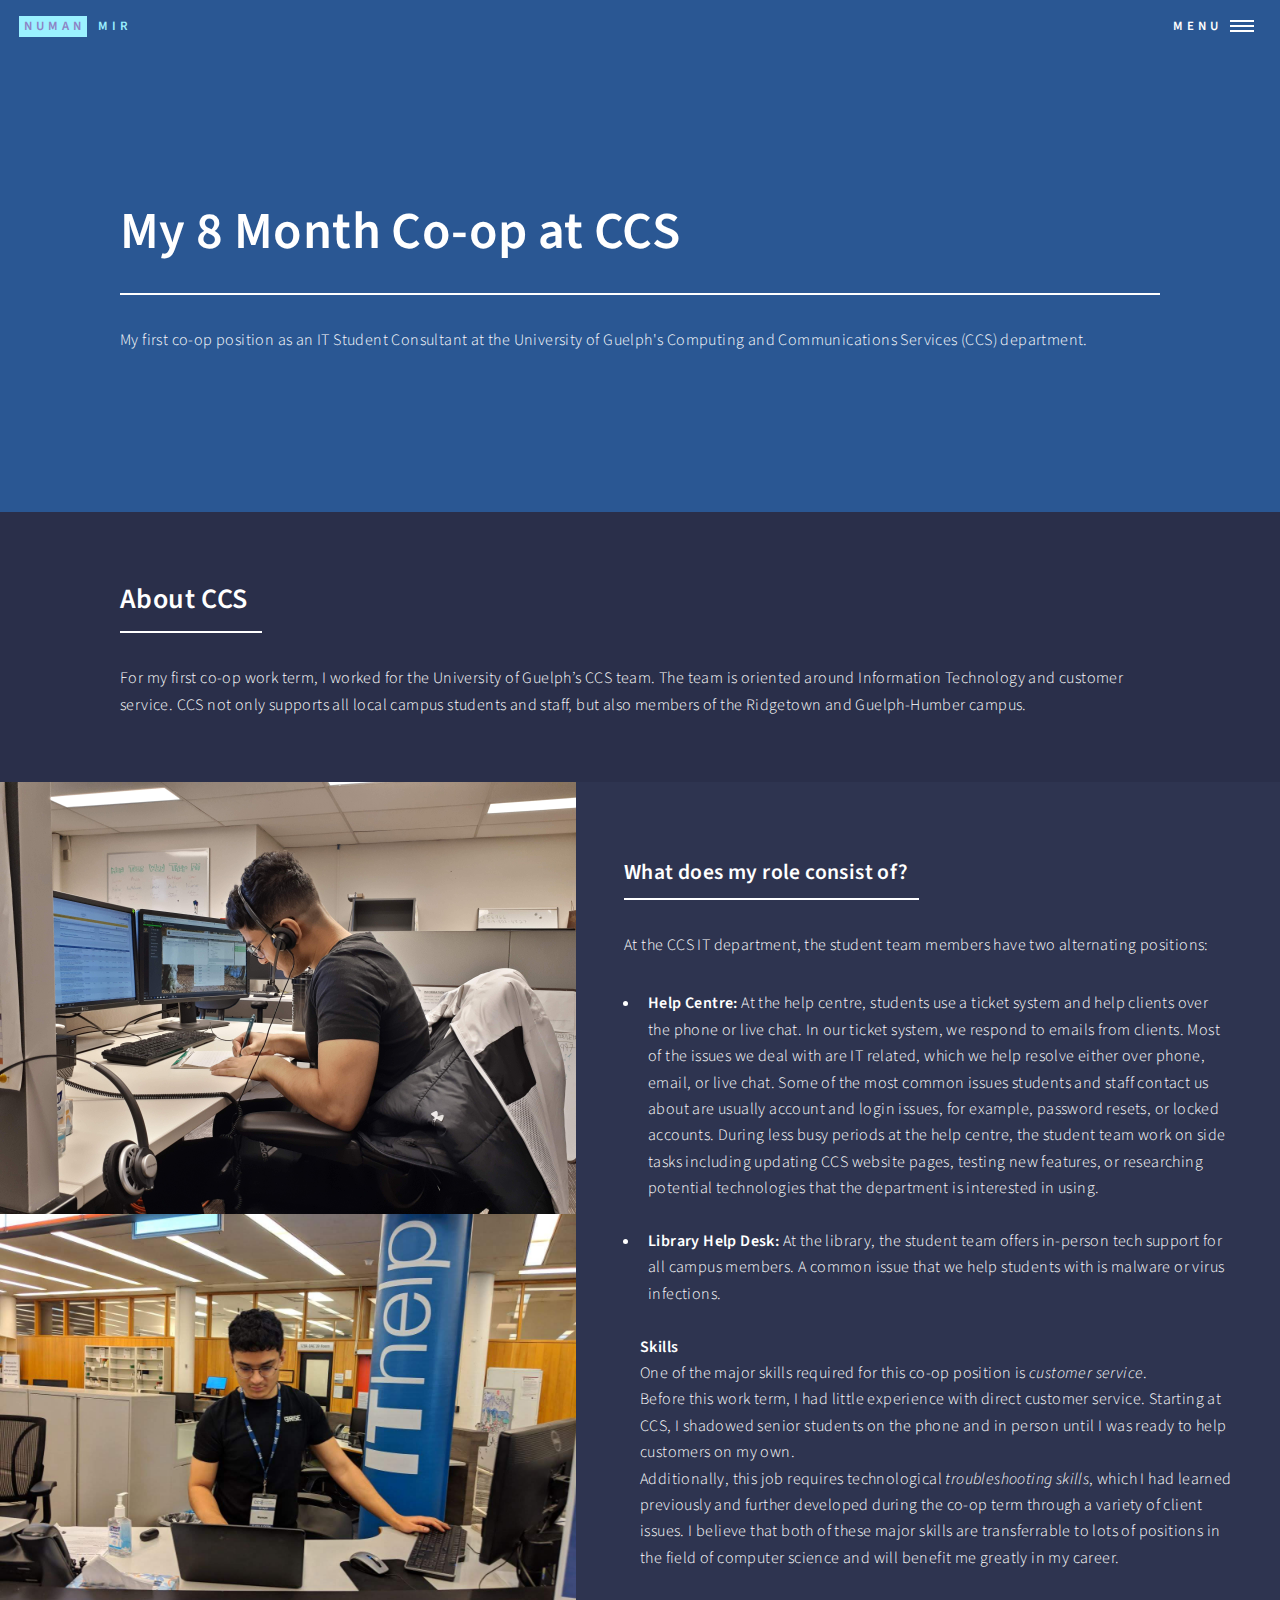
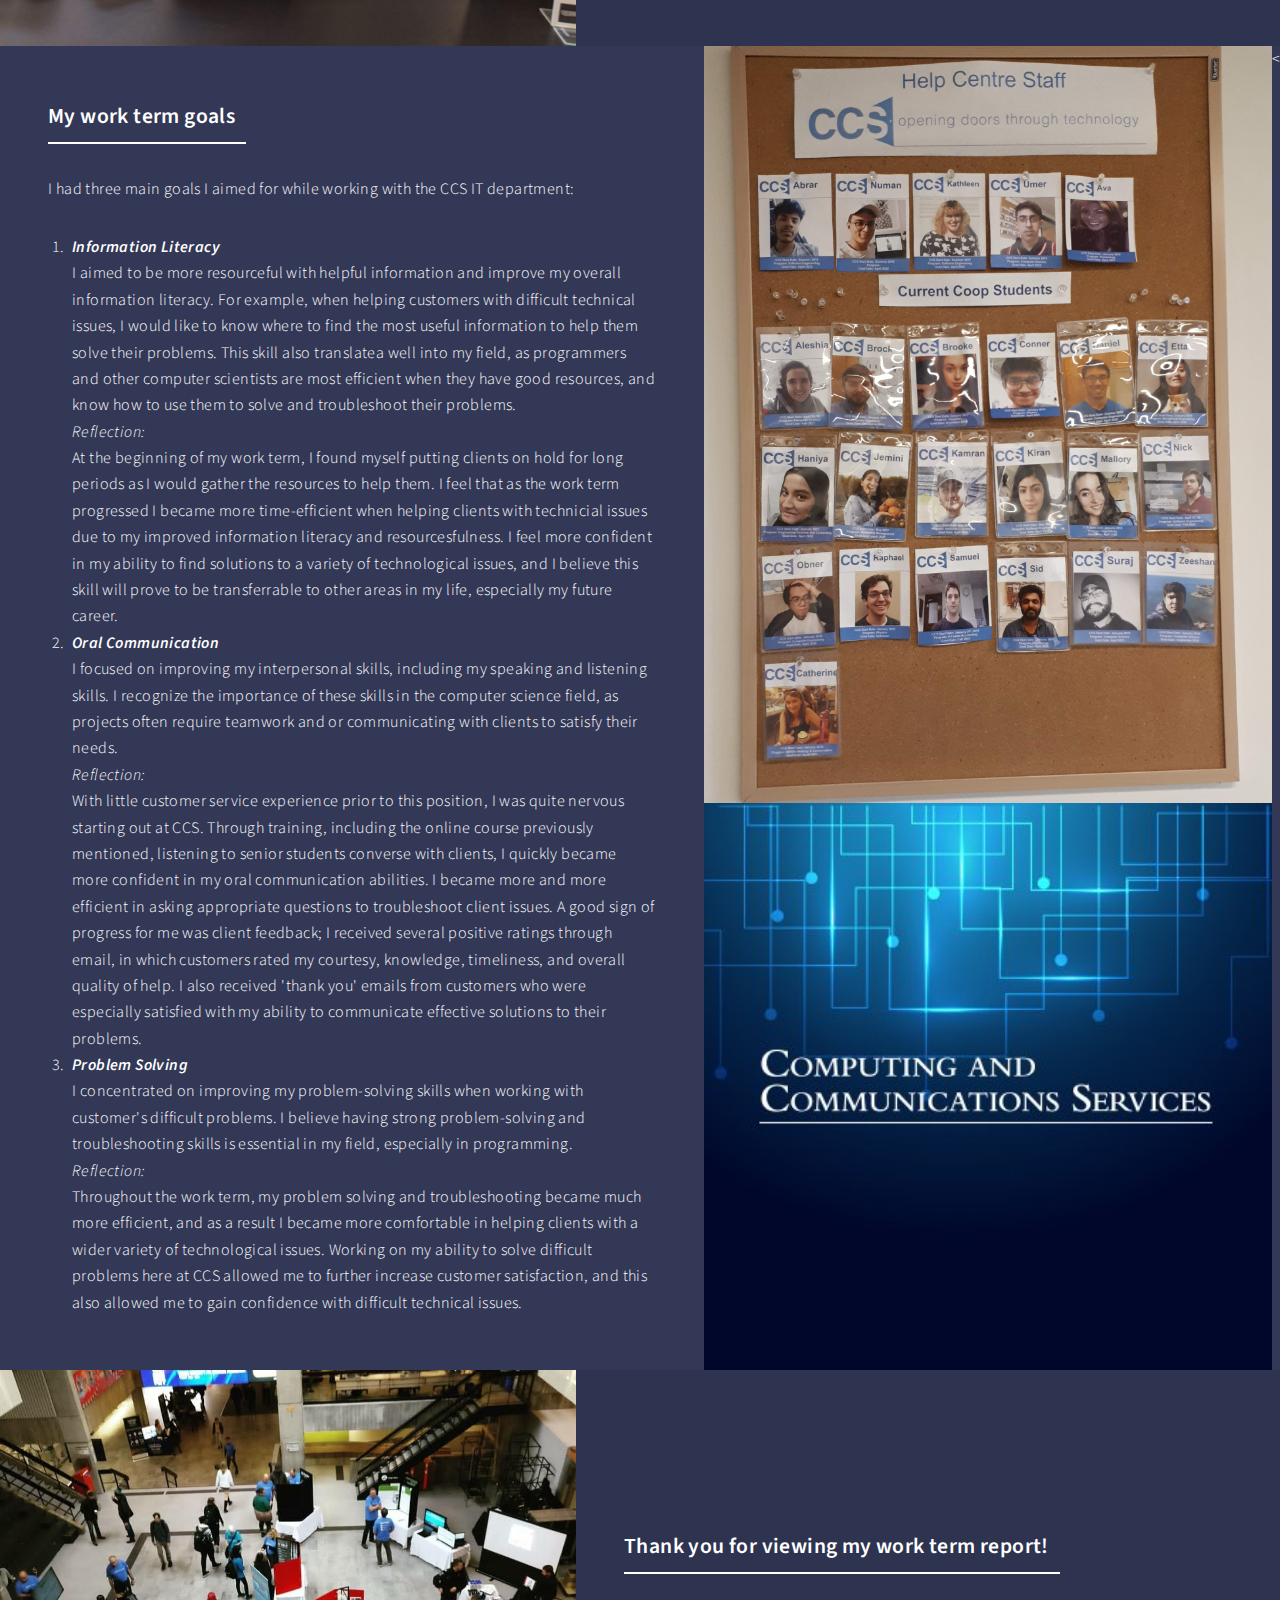
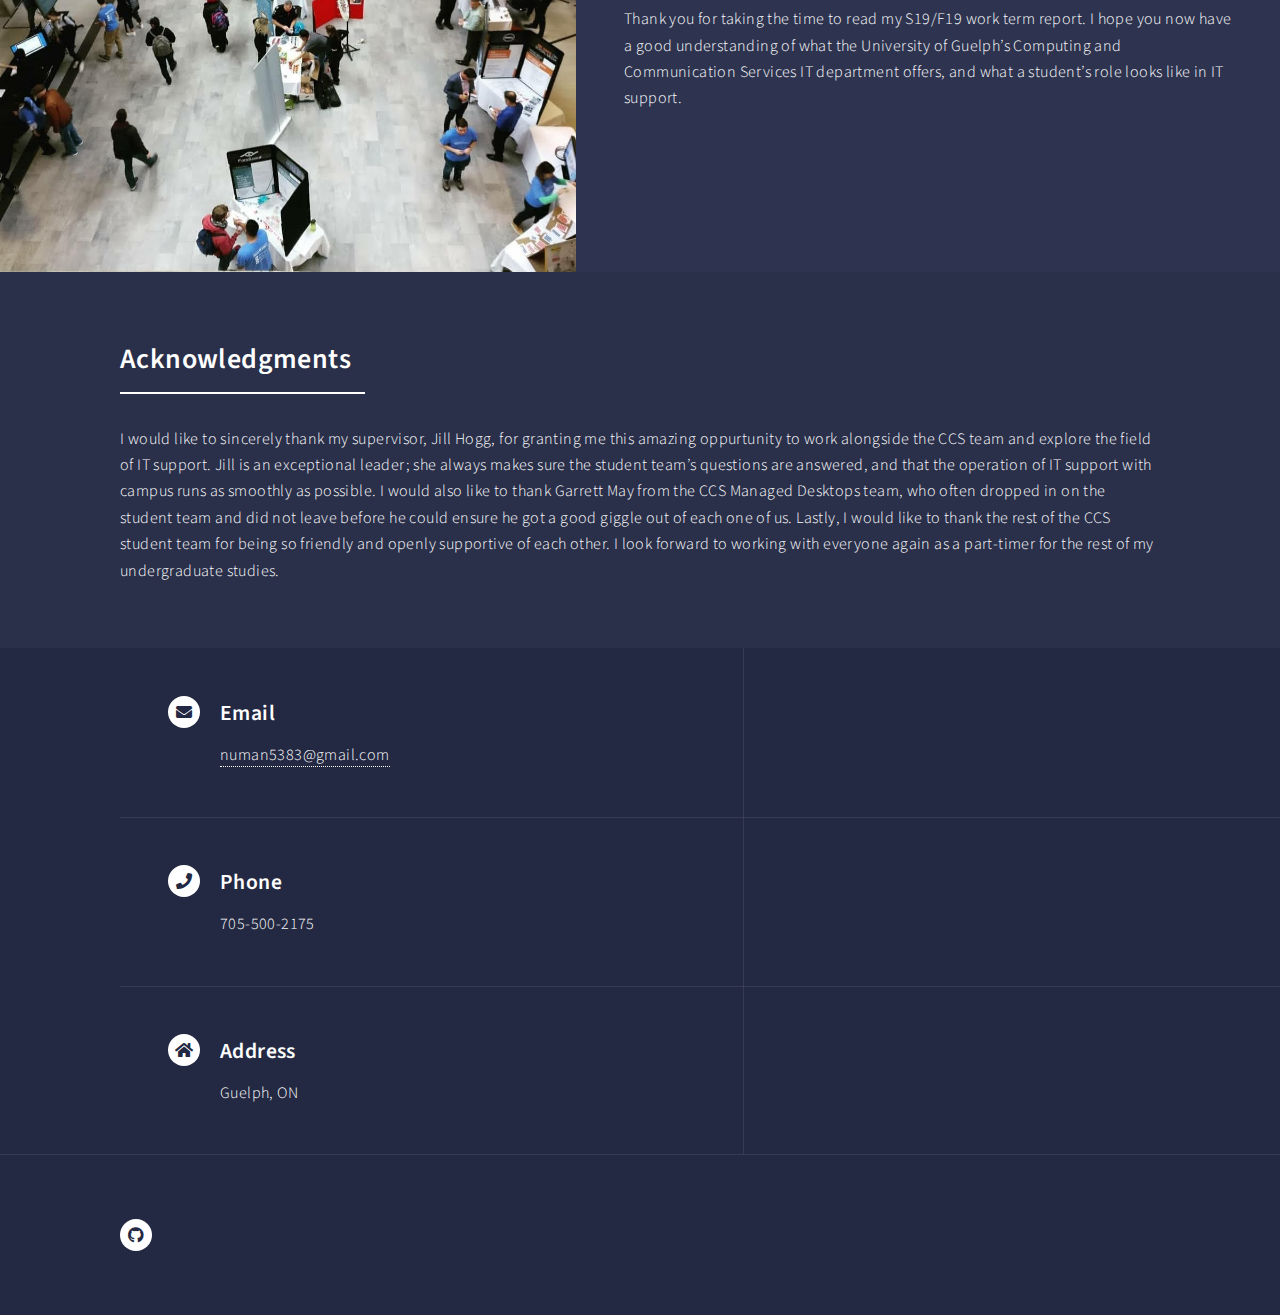
==== commit 1f17dfab: "finishing coop work term" ====
--- a/wt1_2.html
+++ b/wt1_2.html
@@ -20,7 +20,7 @@
 				<!-- Header -->
 				<!-- Note: The "styleN" class below should match that of the banner element. -->
 					<header id="header" class="alt style2">
-						<a href="index.html" class="logo"><strong>Forty</strong> <span>by HTML5 UP</span></a>
+						<a href="index.html" class="logo"><strong>Numan</strong> <span>Mir</span></a>
 						<nav>
 							<a href="#menu">Menu</a>
 						</nav>
@@ -30,13 +30,7 @@
 					<nav id="menu">
 						<ul class="links">
 							<li><a href="index.html">Home</a></li>
-							<li><a href="landing.html">Landing</a></li>
-							<li><a href="generic.html">Generic</a></li>
-							<li><a href="elements.html">Elements</a></li>
-						</ul>
-						<ul class="actions stacked">
-							<li><a href="#" class="button primary fit">Get Started</a></li>
-							<li><a href="#" class="button fit">Log In</a></li>
+							<li><a href="wt1_2.html">Coop Work Terms</a></li>
 						</ul>
 					</nav>
 
@@ -45,13 +39,13 @@
 					<section id="banner" class="style2">
 						<div class="inner">
 							<span class="image">
-								<img src="images/pic07.jpg" alt="" />
+								<img src="images/WTbanner.jpg" alt="" />
 							</span>
 							<header class="major">
-								<h1>Co-op Work Terms 1 & 2</h1>
+								<h1>My 8 Month Co-op at CCS</h1>
 							</header>
 							<div class="content">
-								<p>My first co-op position as an IT Student Consultant at the University of Guelph's Computing and Communications department</p>
+								<h20>My first co-op position as an IT Student Consultant at the University of Guelph's Computing and Communications Services (CCS) department.</h20>
 							</div>
 						</div>
 					</section>
@@ -63,60 +57,100 @@
 							<section id="one">
 								<div class="inner">
 									<header class="major">
-										<h2>Introduction</h2>
+										<h2>About CCS</h2>
 									</header>
-									<p>Testinggg</p>
+									<p>For my first co-op work term, I worked for the University of Guelph’s CCS team. The team is oriented around Information Technology and customer service. CCS not only supports all local campus students and staff, but also members of the Ridgetown and Guelph-Humber campus.</p>
 								</div>
 							</section>
 
 						<!-- Two -->
 							<section id="two" class="spotlights">
 								<section>
-									<a href="generic.html" class="image">
-										<img src="images/pic08.jpg" alt="" data-position="center center" />
+									<a class="image">
+										<img src="images/hc1.jpg" alt="me literally just vibin lol" data-position="center center" />
+										<img src="images/hd1.jpg" alt="me literally just vibin again lol" data-position="center center" />
+
 									</a>
 									<div class="content">
 										<div class="inner">
 											<header class="major">
-												<h3>Orci maecenas</h3>
+												<h3>What does my role consist of?</h3>
 											</header>
-											<p>Nullam et orci eu lorem consequat tincidunt vivamus et sagittis magna sed nunc rhoncus condimentum sem. In efficitur ligula tate urna. Maecenas massa sed magna lacinia magna pellentesque lorem ipsum dolor. Nullam et orci eu lorem consequat tincidunt. Vivamus et sagittis tempus.</p>
-											<ul class="actions">
-												<li><a href="generic.html" class="button">Learn more</a></li>
-											</ul>
+											<p>At the CCS IT department, the student team members have two alternating positions:
+											<ul>
+												<li><strong>Help Centre:</strong> At the help centre, students use a ticket system and help clients over the phone or live chat. In our ticket system, we respond to emails from clients. Most of the issues we deal with are IT related, which we help resolve either over phone, email, or live chat. Some of the most common issues students and staff contact us about are usually account and login issues, for example, password resets, or locked accounts. During less busy periods at the help centre, the student team work on side tasks including updating CCS website pages, testing new features, or researching potential technologies that the department is interested in using.</li>
+												<br>
+												<li><strong>Library Help Desk:</strong> At the library, the student team offers in-person tech support for all campus members. A common issue that we help students with is malware or virus infections. </li>
+												<br>
+												
+												<strong>Skills</strong>
+												<br>
+												One of the major skills required for this co-op position is <i>customer service</i>. <br>
+					
+												  	Before this work term, I had little experience with direct customer service. Starting at CCS, I shadowed senior students on the phone and in person until I was ready to help customers on my own. 
+													<br>
+												  	Additionally, this job requires technological <i>troubleshooting skills</i>, which I had learned previously and further developed during the co-op term through a variety of client issues.
+												I believe that both of these major skills are transferrable to lots of positions in the field of computer science and will benefit me greatly in my career.
+											</p>
+											
 										</div>
 									</div>
 								</section>
 								<section>
-									<a href="generic.html" class="image">
-										<img src="images/pic09.jpg" alt="" data-position="top center" />
+									<
+									<a class="image">
+										<img src="images/team.jpg" alt="" data-position="center center" />
+										<img src="images/ccs.jpg" alt="" data-position="center center" />									</a>
+									<div class="content">
+										<div class="inner">
+											<header class="major">
+												<h3>My work term goals</h3>
+											</header>
+											<p>
+												I had three main goals I aimed for while working with the CCS IT department:
+												<ol>
+												<li>
+												<i><strong>Information Literacy</strong></i>
+												<br>
+												I aimed to be more resourceful with helpful information and improve my overall information literacy. For example, when helping customers with difficult technical issues, I would like to know where to find the most useful information to help them solve their problems. This skill also translatea well into my field, as programmers and other computer scientists are most efficient when they have good resources, and know how to use them to solve and troubleshoot their problems.
+												<br>
+												<i>Reflection:</i> <br>
+												At the beginning of my work term, I found myself putting clients on hold for long periods as I would gather the resources to help them. I feel that as the work term progressed I became more time-efficient when helping clients with technicial issues due to my improved information literacy and resourcesfulness. I feel more confident in my ability to find solutions to a variety of technological issues, and I believe this skill will prove to be transferrable to other areas in my life, especially my future career.
+												</li>
+
+												<li>
+												<i><strong>Oral Communication</strong></i>
+												<br>
+												I focused on improving my interpersonal skills, including my speaking and listening skills. I recognize the importance of these skills in the computer science field, as projects often require teamwork and or communicating with clients to satisfy their needs.
+												<br>
+												<i>Reflection:</i> <br>
+												With little customer service experience prior to this position, I was quite nervous starting out at CCS. Through training, including the online course previously mentioned, listening to senior students converse with clients, I quickly became more confident in my oral communication abilities. I became more and more efficient in asking appropriate questions to troubleshoot client issues. A good sign of progress for me was client feedback; I received several positive ratings through email, in which customers rated my courtesy, knowledge, timeliness, and overall quality of help. I also received 'thank you' emails from customers who were especially satisfied with my ability to communicate effective solutions to their problems.
+												</li>
+												<li>
+												<i><strong>Problem Solving</strong></i>
+												<br>
+												I concentrated on improving my problem-solving skills when working with customer's difficult problems. I believe having strong problem-solving and troubleshooting skills is essential in my field, especially in programming.
+												<br>
+												<i>Reflection:</i> <br>
+												Throughout the work term, my problem solving and troubleshooting became much more efficient, and as a result I became more comfortable in helping clients with a wider variety of technological issues.  Working on my ability to solve difficult problems here at CCS allowed me to further increase customer satisfaction, and this also allowed me to gain confidence with difficult technical issues.
+												</li>
+												</ol> 
+
+											</p>
+										</div>
+									</div>
+								</section>
+								<section>
+									<a class="image">
+										<img src="images/roadshow.jpg" alt="" data-position="25% 25%" />
 									</a>
 									<div class="content">
 										<div class="inner">
 											<header class="major">
-												<h3>Rhoncus magna</h3>
+												<h3>Thank you for viewing my work term report!</h3>
 											</header>
-											<p>Nullam et orci eu lorem consequat tincidunt vivamus et sagittis magna sed nunc rhoncus condimentum sem. In efficitur ligula tate urna. Maecenas massa sed magna lacinia magna pellentesque lorem ipsum dolor. Nullam et orci eu lorem consequat tincidunt. Vivamus et sagittis tempus.</p>
-											<ul class="actions">
-												<li><a href="generic.html" class="button">Learn more</a></li>
-											</ul>
-										</div>
-									</div>
-								</section>
-								<section>
-									<a href="generic.html" class="image">
-										<img src="images/pic10.jpg" alt="" data-position="25% 25%" />
-									</a>
-									<div class="content">
-										<div class="inner">
-											<header class="major">
-												<h3>Sed nunc ligula</h3>
-											</header>
-											<p>Nullam et orci eu lorem consequat tincidunt vivamus et sagittis magna sed nunc rhoncus condimentum sem. In efficitur ligula tate urna. Maecenas massa sed magna lacinia magna pellentesque lorem ipsum dolor. Nullam et orci eu lorem consequat tincidunt. Vivamus et sagittis tempus.</p>
-											<ul class="actions">
-												<li><a href="generic.html" class="button">Learn more</a></li>
-											</ul>
-										</div>
+											<p>Thank you for taking the time to read my S19/F19 work term report. I hope you now have a good understanding of what the University of Guelph’s Computing and Communication Services IT department offers, and what a student’s role looks like in IT support.</p>
+											
 									</div>
 								</section>
 							</section>
@@ -125,12 +159,10 @@
 							<section id="three">
 								<div class="inner">
 									<header class="major">
-										<h2>Massa libero</h2>
+										<h2>Acknowledgments</h2>
 									</header>
-									<p>Nullam et orci eu lorem consequat tincidunt vivamus et sagittis libero. Mauris aliquet magna magna sed nunc rhoncus pharetra. Pellentesque condimentum sem. In efficitur ligula tate urna. Maecenas laoreet massa vel lacinia pellentesque lorem ipsum dolor. Nullam et orci eu lorem consequat tincidunt. Vivamus et sagittis libero. Mauris aliquet magna magna sed nunc rhoncus amet pharetra et feugiat tempus.</p>
-									<ul class="actions">
-										<li><a href="generic.html" class="button next">Get Started</a></li>
-									</ul>
+									<p>I would like to sincerely thank my supervisor, Jill Hogg, for granting me this amazing oppurtunity to work alongside the CCS team and explore the field of IT support. Jill is an exceptional leader; she always makes sure the student team’s questions are answered, and that the operation of IT support with campus runs as smoothly as possible. I would also like to thank Garrett May from the CCS Managed Desktops team, who often dropped in on the student team and did not leave before he could ensure he got a good giggle out of each one of us. Lastly, I would like to thank the rest of the CCS student team for being so friendly and openly supportive of each other. I look forward to working with everyone again as a part-timer for the rest of my undergraduate studies.</p>
+									
 								</div>
 							</section>
 
@@ -139,50 +171,27 @@
 				<!-- Contact -->
 					<section id="contact">
 						<div class="inner">
-							<section>
-								<form method="post" action="#">
-									<div class="fields">
-										<div class="field half">
-											<label for="name">Name</label>
-											<input type="text" name="name" id="name" />
-										</div>
-										<div class="field half">
-											<label for="email">Email</label>
-											<input type="text" name="email" id="email" />
-										</div>
-										<div class="field">
-											<label for="message">Message</label>
-											<textarea name="message" id="message" rows="6"></textarea>
-										</div>
-									</div>
-									<ul class="actions">
-										<li><input type="submit" value="Send Message" class="primary" /></li>
-										<li><input type="reset" value="Clear" /></li>
-									</ul>
-								</form>
-							</section>
+							
 							<section class="split">
 								<section>
 									<div class="contact-method">
 										<span class="icon solid alt fa-envelope"></span>
 										<h3>Email</h3>
-										<a href="#">information@untitled.tld</a>
+										<a href="#">numan5383@gmail.com</a>
 									</div>
 								</section>
 								<section>
 									<div class="contact-method">
 										<span class="icon solid alt fa-phone"></span>
 										<h3>Phone</h3>
-										<span>(000) 000-0000 x12387</span>
+										<span>705-500-2175</span>
 									</div>
 								</section>
 								<section>
 									<div class="contact-method">
 										<span class="icon solid alt fa-home"></span>
 										<h3>Address</h3>
-										<span>1234 Somewhere Road #5432<br />
-										Nashville, TN 00000<br />
-										United States of America</span>
+										Guelph, ON
 									</div>
 								</section>
 							</section>
@@ -193,15 +202,11 @@
 					<footer id="footer">
 						<div class="inner">
 							<ul class="icons">
-								<li><a href="#" class="icon brands alt fa-twitter"><span class="label">Twitter</span></a></li>
-								<li><a href="#" class="icon brands alt fa-facebook-f"><span class="label">Facebook</span></a></li>
-								<li><a href="#" class="icon brands alt fa-instagram"><span class="label">Instagram</span></a></li>
-								<li><a href="#" class="icon brands alt fa-github"><span class="label">GitHub</span></a></li>
-								<li><a href="#" class="icon brands alt fa-linkedin-in"><span class="label">LinkedIn</span></a></li>
+								
+								<li><a href="https://github.com/nmir120" class="icon brands alt fa-github"><span class="label">GitHub</span></a></li>
+								
 							</ul>
-							<ul class="copyright">
-								<li>&copy; Untitled</li><li>Design: <a href="https://html5up.net">HTML5 UP</a></li>
-							</ul>
+							
 						</div>
 					</footer>
 
--- a/assets/css/main.css
+++ b/assets/css/main.css
@@ -1,10 +1,10 @@
 @import url(fontawesome-all.min.css);
 @import url("https://fonts.googleapis.com/css?family=Source+Sans+Pro:300,300italic,600,600italic");
 
-/*
-	Forty by HTML5 UP
-	html5up.net | @ajlkn
-	Free for personal and commercial use under the CCA 3.0 license (html5up.net/license)
+/*
+	Forty by HTML5 UP
+	html5up.net | @ajlkn
+	Free for personal and commercial use under the CCA 3.0 license (html5up.net/license)
 */
 
 html, body, div, span, applet, object,
@@ -17,7 +17,7 @@
 tfoot, thead, tr, th, td, article, aside,
 canvas, details, embed, figure, figcaption,
 footer, header, hgroup, menu, nav, output, ruby,
-section, summary, time, mark, audio, video {
+section, summary, time, mark, audio, video, tab {
 	margin: 0;
 	padding: 0;
 	border: 0;
@@ -2165,7 +2165,9 @@
 		display: inline-block;
 		position: relative;
 	}
-
+		.image img {
+		image-orientation: from-image;
+	}
 		.image img {
 			display: block;
 		}
@@ -2204,6 +2206,7 @@
 			display: block;
 			margin: 2.5em 0;
 			width: 100%;
+
 		}
 
 			.image.main img {
@@ -2212,7 +2215,7 @@
 
 			@media screen and (max-width: 736px) {
 
-				.image.main {
+				.image.main{
 					margin: 1.5em 0;
 				}
 
@@ -3415,7 +3418,7 @@
 			display: block;
 			height: 100%;
 			left: 0;
-			opacity: 0.85;
+			opacity: 0.55;
 			position: absolute;
 			top: 0;
 			width: 100%;
@@ -3495,7 +3498,7 @@
 		}
 
 		#banner.style2:after {
-			background-color: #8d82c4;
+			background-color: #307ED6;
 		}
 
 		#banner.style3:after {
@@ -3942,6 +3945,14 @@
 		visibility: visible;
 	}
 
+	.rotate90 {
+    -webkit-transform: rotate(90deg);
+    -moz-transform: rotate(90deg);
+    -o-transform: rotate(90deg);
+    -ms-transform: rotate(90deg);
+    transform: rotate(90deg);
+}
+
 		body.is-menu-visible #menu .inner {
 			-moz-transform: none;
 			-webkit-transform: none;
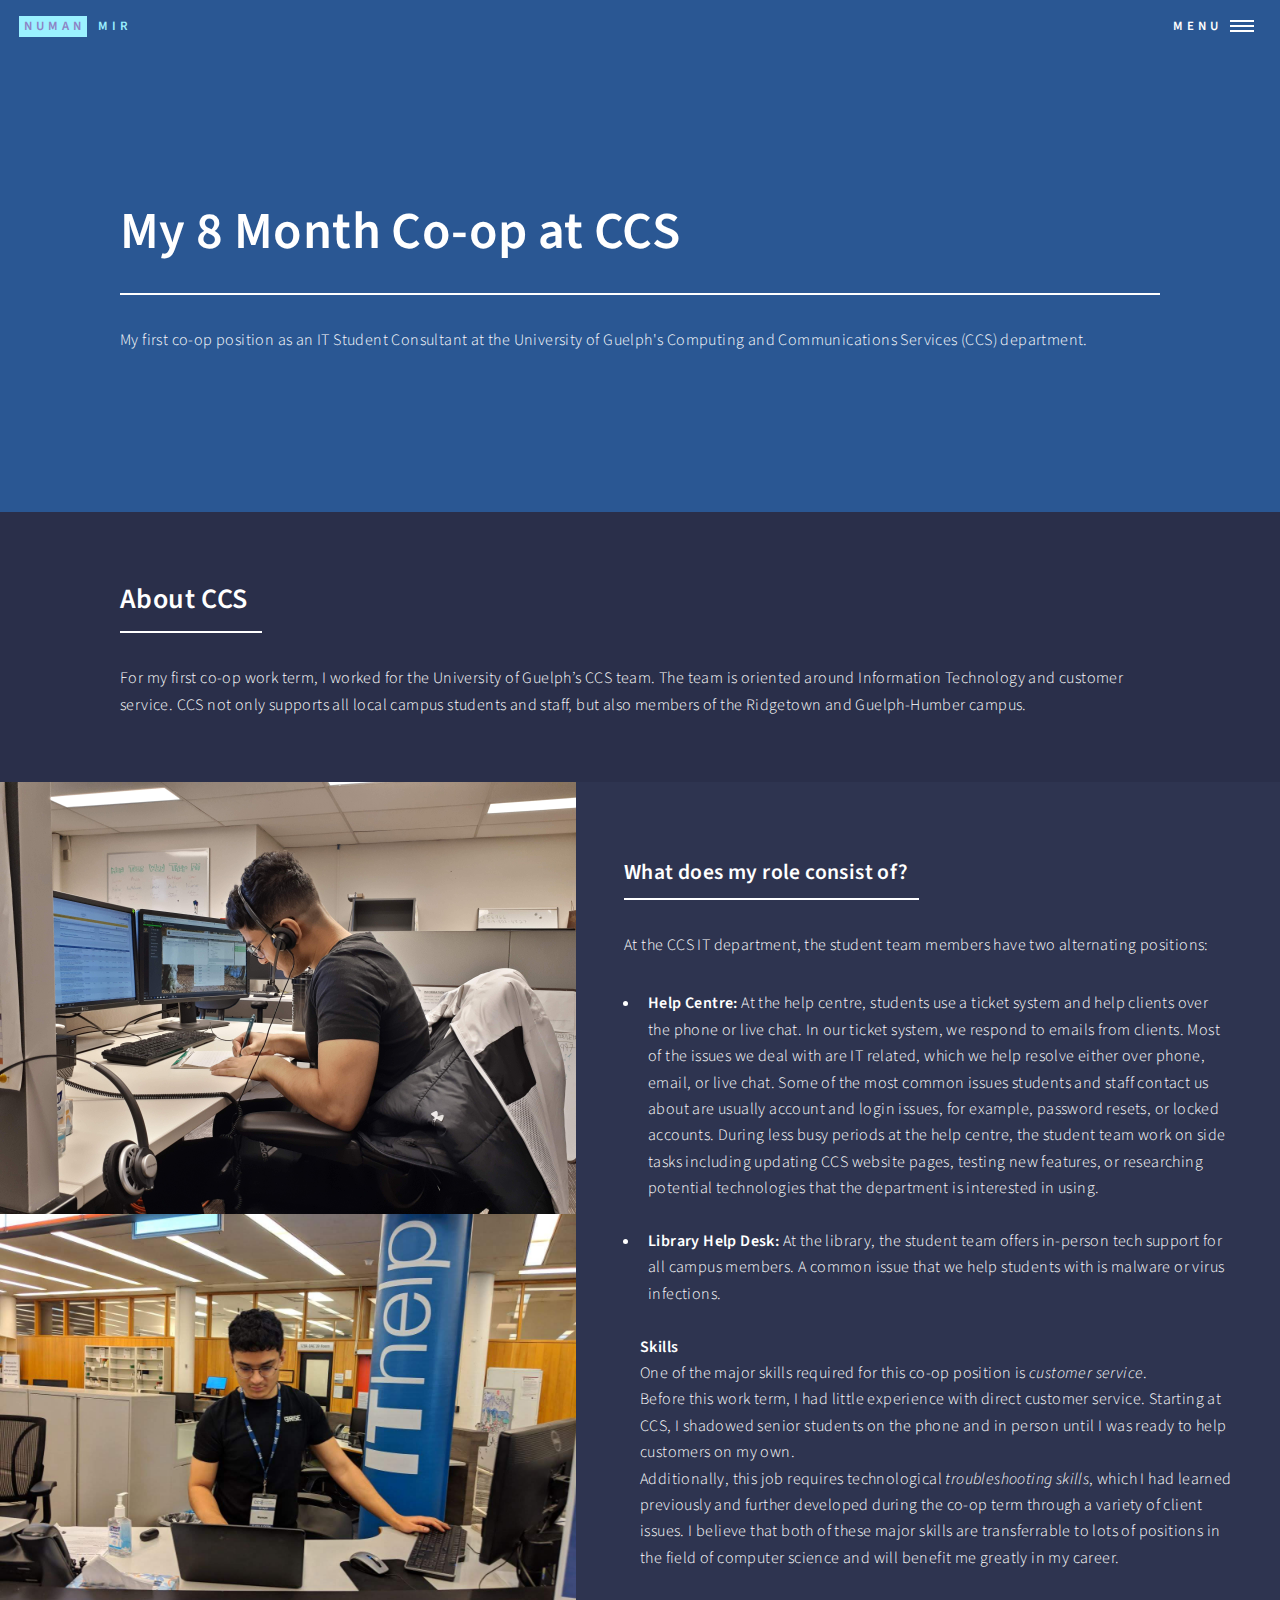
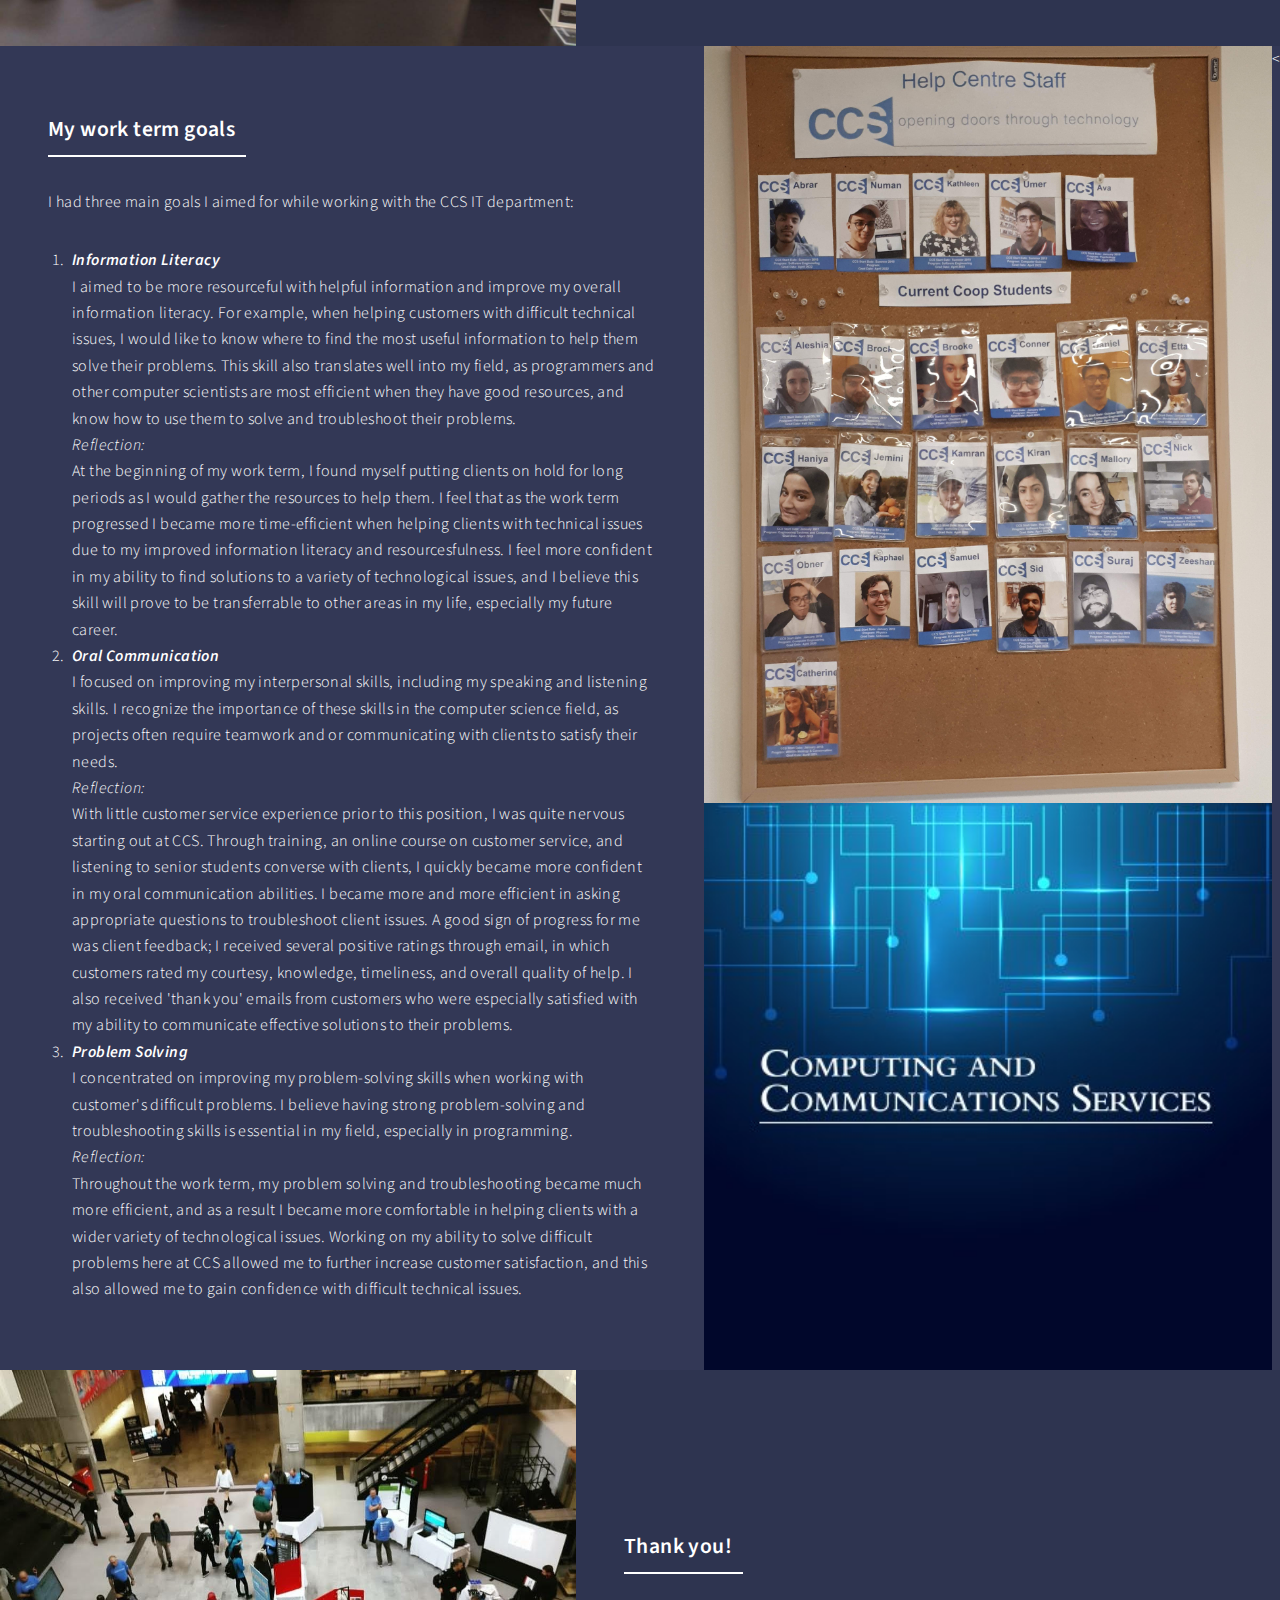
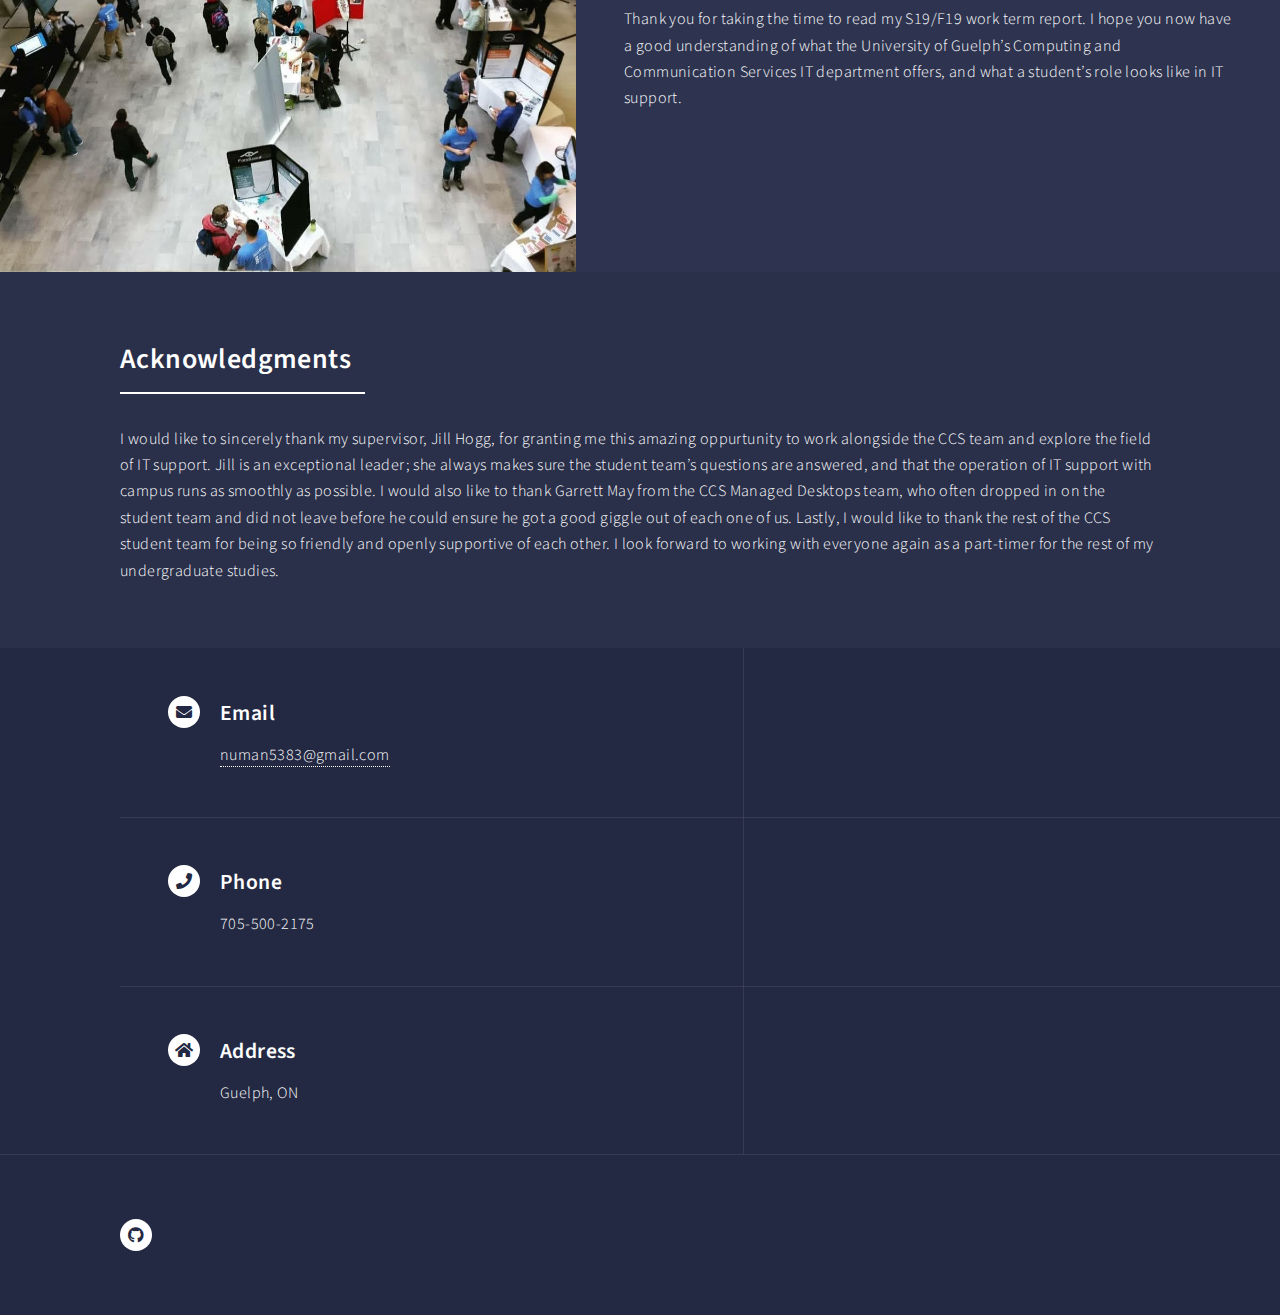
==== commit b0b82963: "typo fixes" ====
--- a/wt1_2.html
+++ b/wt1_2.html
@@ -112,10 +112,10 @@
 												<li>
 												<i><strong>Information Literacy</strong></i>
 												<br>
-												I aimed to be more resourceful with helpful information and improve my overall information literacy. For example, when helping customers with difficult technical issues, I would like to know where to find the most useful information to help them solve their problems. This skill also translatea well into my field, as programmers and other computer scientists are most efficient when they have good resources, and know how to use them to solve and troubleshoot their problems.
+												I aimed to be more resourceful with helpful information and improve my overall information literacy. For example, when helping customers with difficult technical issues, I would like to know where to find the most useful information to help them solve their problems. This skill also translates well into my field, as programmers and other computer scientists are most efficient when they have good resources, and know how to use them to solve and troubleshoot their problems.
 												<br>
 												<i>Reflection:</i> <br>
-												At the beginning of my work term, I found myself putting clients on hold for long periods as I would gather the resources to help them. I feel that as the work term progressed I became more time-efficient when helping clients with technicial issues due to my improved information literacy and resourcesfulness. I feel more confident in my ability to find solutions to a variety of technological issues, and I believe this skill will prove to be transferrable to other areas in my life, especially my future career.
+												At the beginning of my work term, I found myself putting clients on hold for long periods as I would gather the resources to help them. I feel that as the work term progressed I became more time-efficient when helping clients with technical issues due to my improved information literacy and resourcesfulness. I feel more confident in my ability to find solutions to a variety of technological issues, and I believe this skill will prove to be transferrable to other areas in my life, especially my future career.
 												</li>
 
 												<li>
@@ -124,7 +124,7 @@
 												I focused on improving my interpersonal skills, including my speaking and listening skills. I recognize the importance of these skills in the computer science field, as projects often require teamwork and or communicating with clients to satisfy their needs.
 												<br>
 												<i>Reflection:</i> <br>
-												With little customer service experience prior to this position, I was quite nervous starting out at CCS. Through training, including the online course previously mentioned, listening to senior students converse with clients, I quickly became more confident in my oral communication abilities. I became more and more efficient in asking appropriate questions to troubleshoot client issues. A good sign of progress for me was client feedback; I received several positive ratings through email, in which customers rated my courtesy, knowledge, timeliness, and overall quality of help. I also received 'thank you' emails from customers who were especially satisfied with my ability to communicate effective solutions to their problems.
+												With little customer service experience prior to this position, I was quite nervous starting out at CCS. Through training, an online course on customer service, and listening to senior students converse with clients, I quickly became more confident in my oral communication abilities. I became more and more efficient in asking appropriate questions to troubleshoot client issues. A good sign of progress for me was client feedback; I received several positive ratings through email, in which customers rated my courtesy, knowledge, timeliness, and overall quality of help. I also received 'thank you' emails from customers who were especially satisfied with my ability to communicate effective solutions to their problems.
 												</li>
 												<li>
 												<i><strong>Problem Solving</strong></i>
@@ -147,7 +147,7 @@
 									<div class="content">
 										<div class="inner">
 											<header class="major">
-												<h3>Thank you for viewing my work term report!</h3>
+												<h3>Thank you!</h3>
 											</header>
 											<p>Thank you for taking the time to read my S19/F19 work term report. I hope you now have a good understanding of what the University of Guelph’s Computing and Communication Services IT department offers, and what a student’s role looks like in IT support.</p>
 											
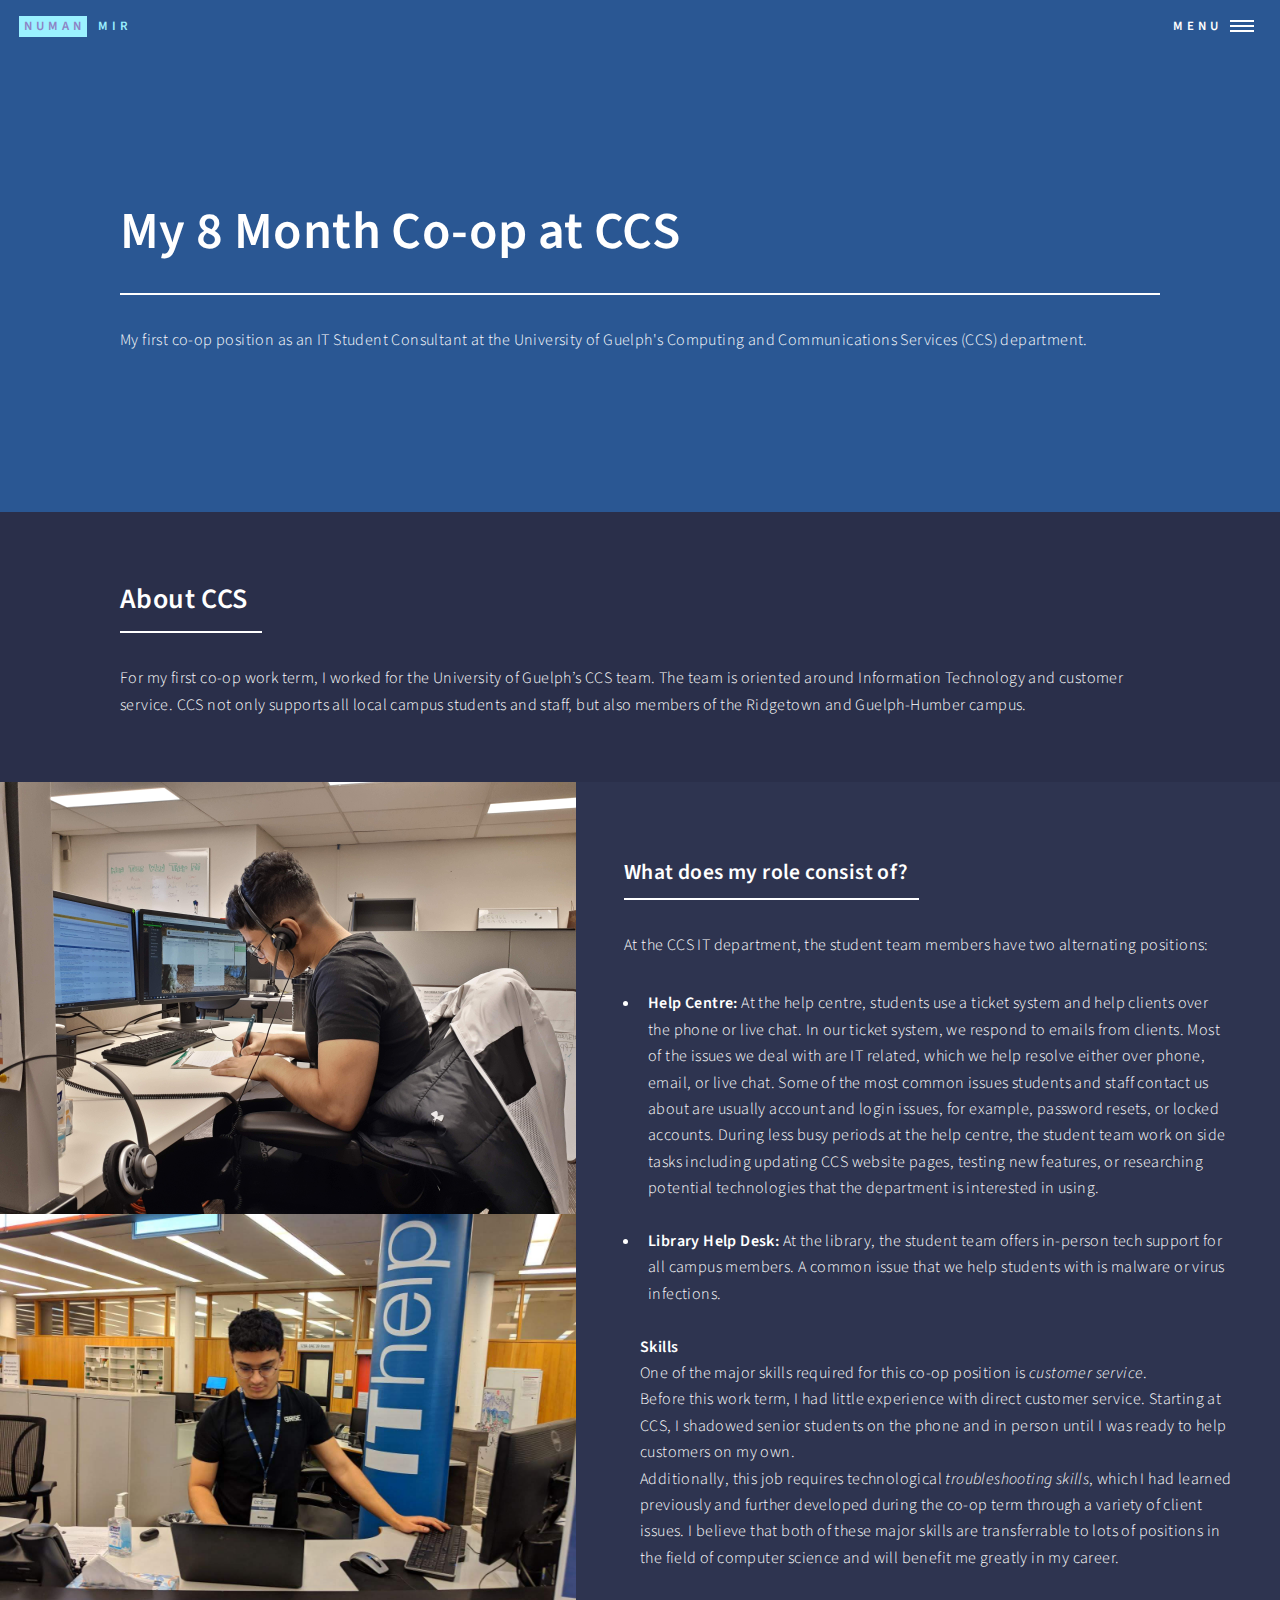
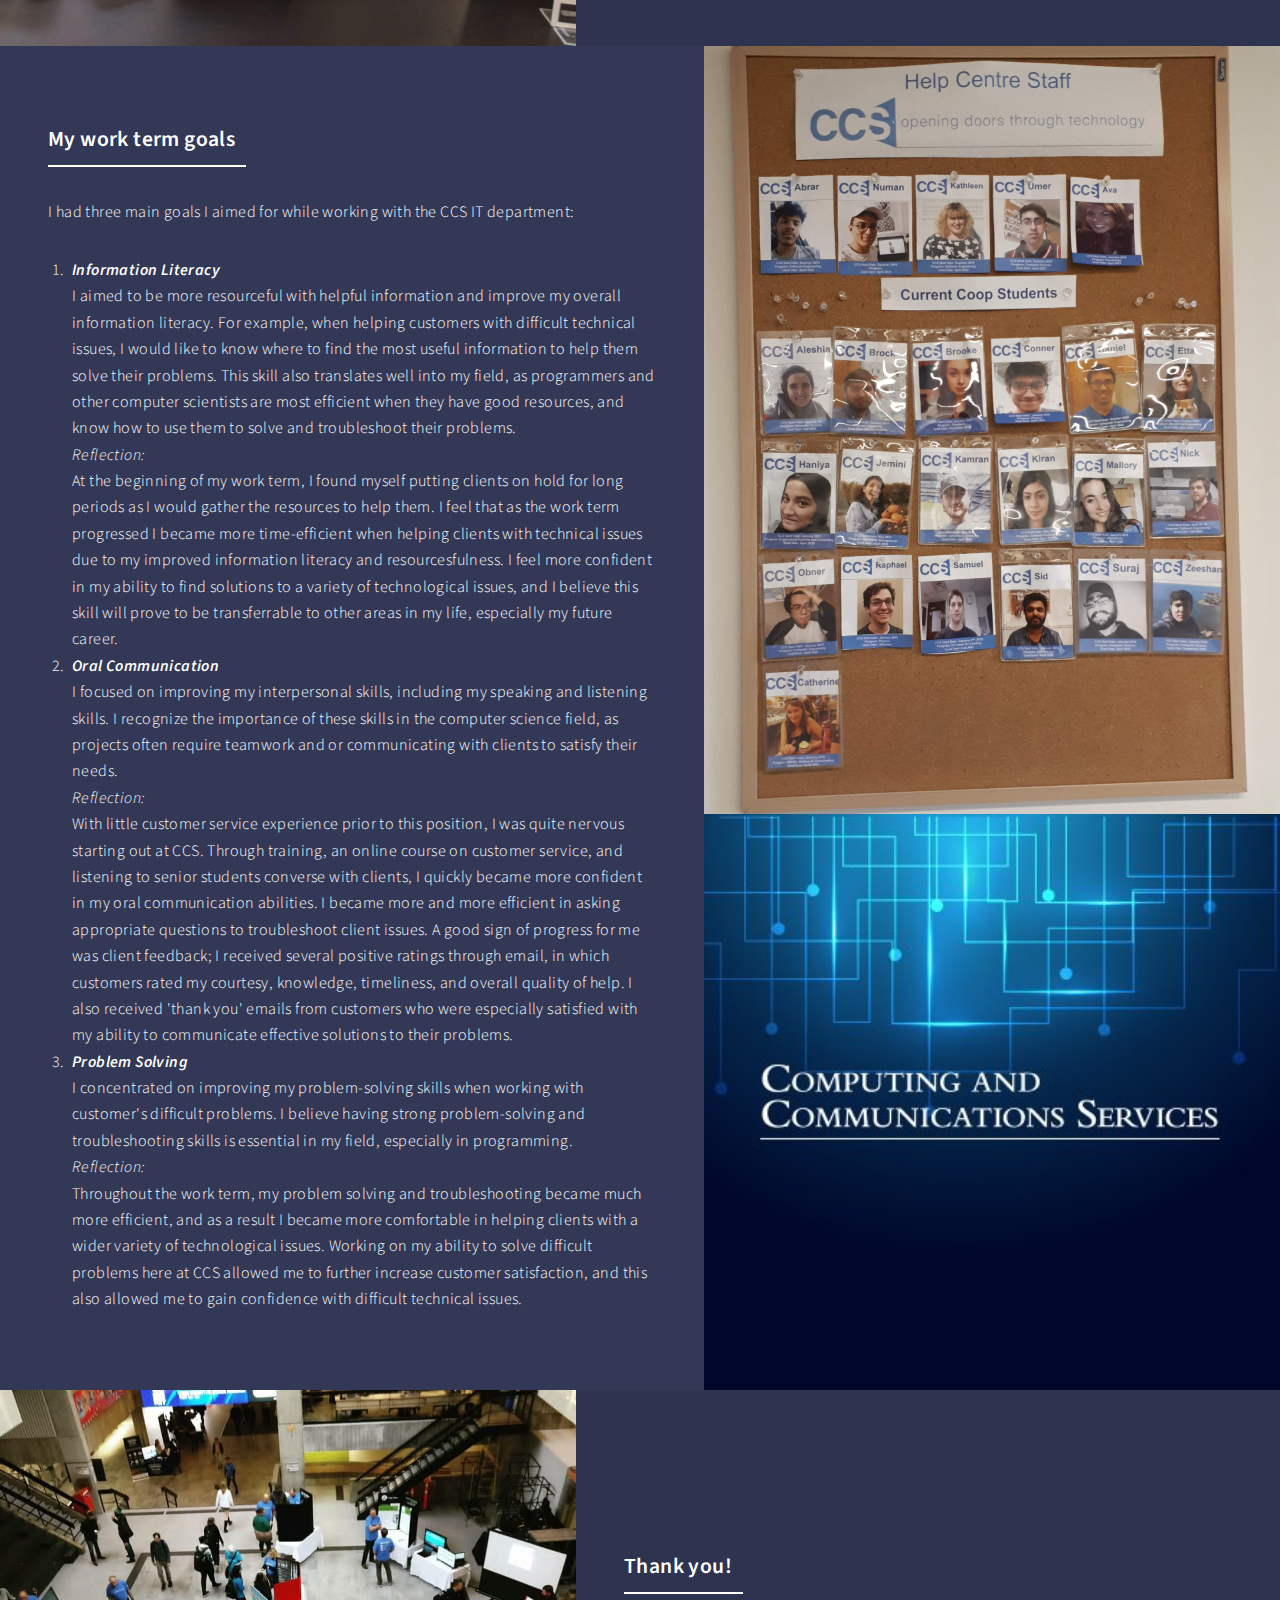
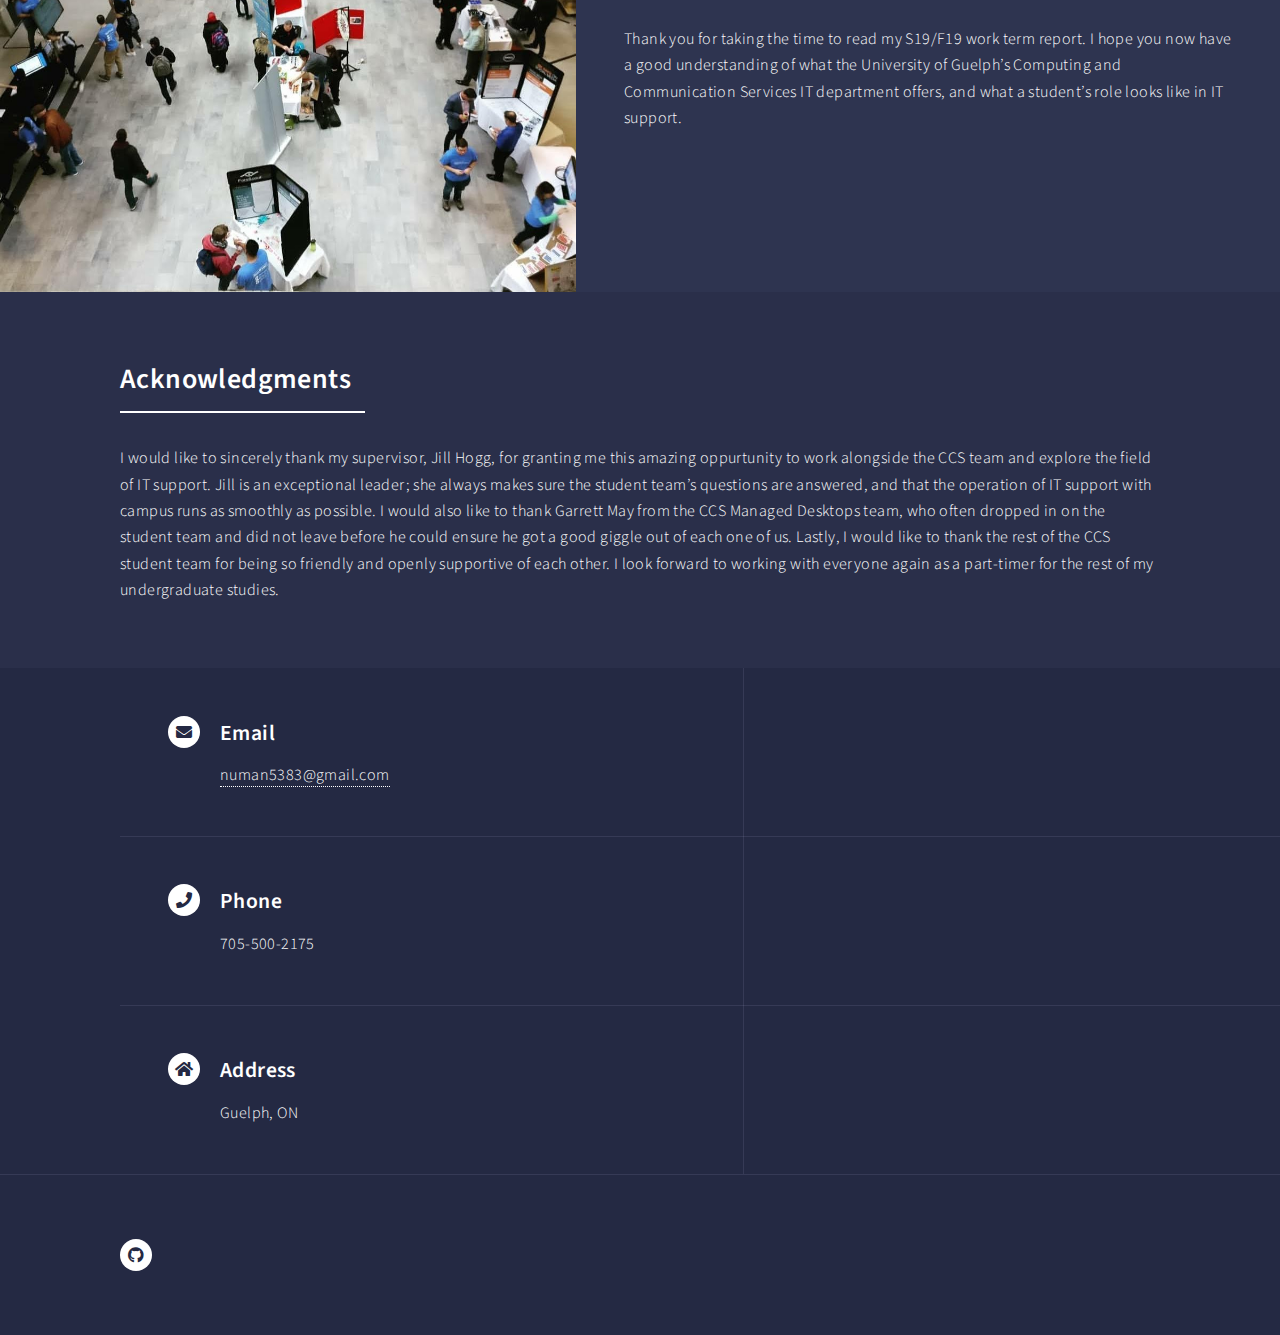
==== commit 3378235a: "adding link to twitter bot" ====
--- a/wt1_2.html
+++ b/wt1_2.html
@@ -97,7 +97,7 @@
 									</div>
 								</section>
 								<section>
-									<
+									
 									<a class="image">
 										<img src="images/team.jpg" alt="" data-position="center center" />
 										<img src="images/ccs.jpg" alt="" data-position="center center" />									</a>
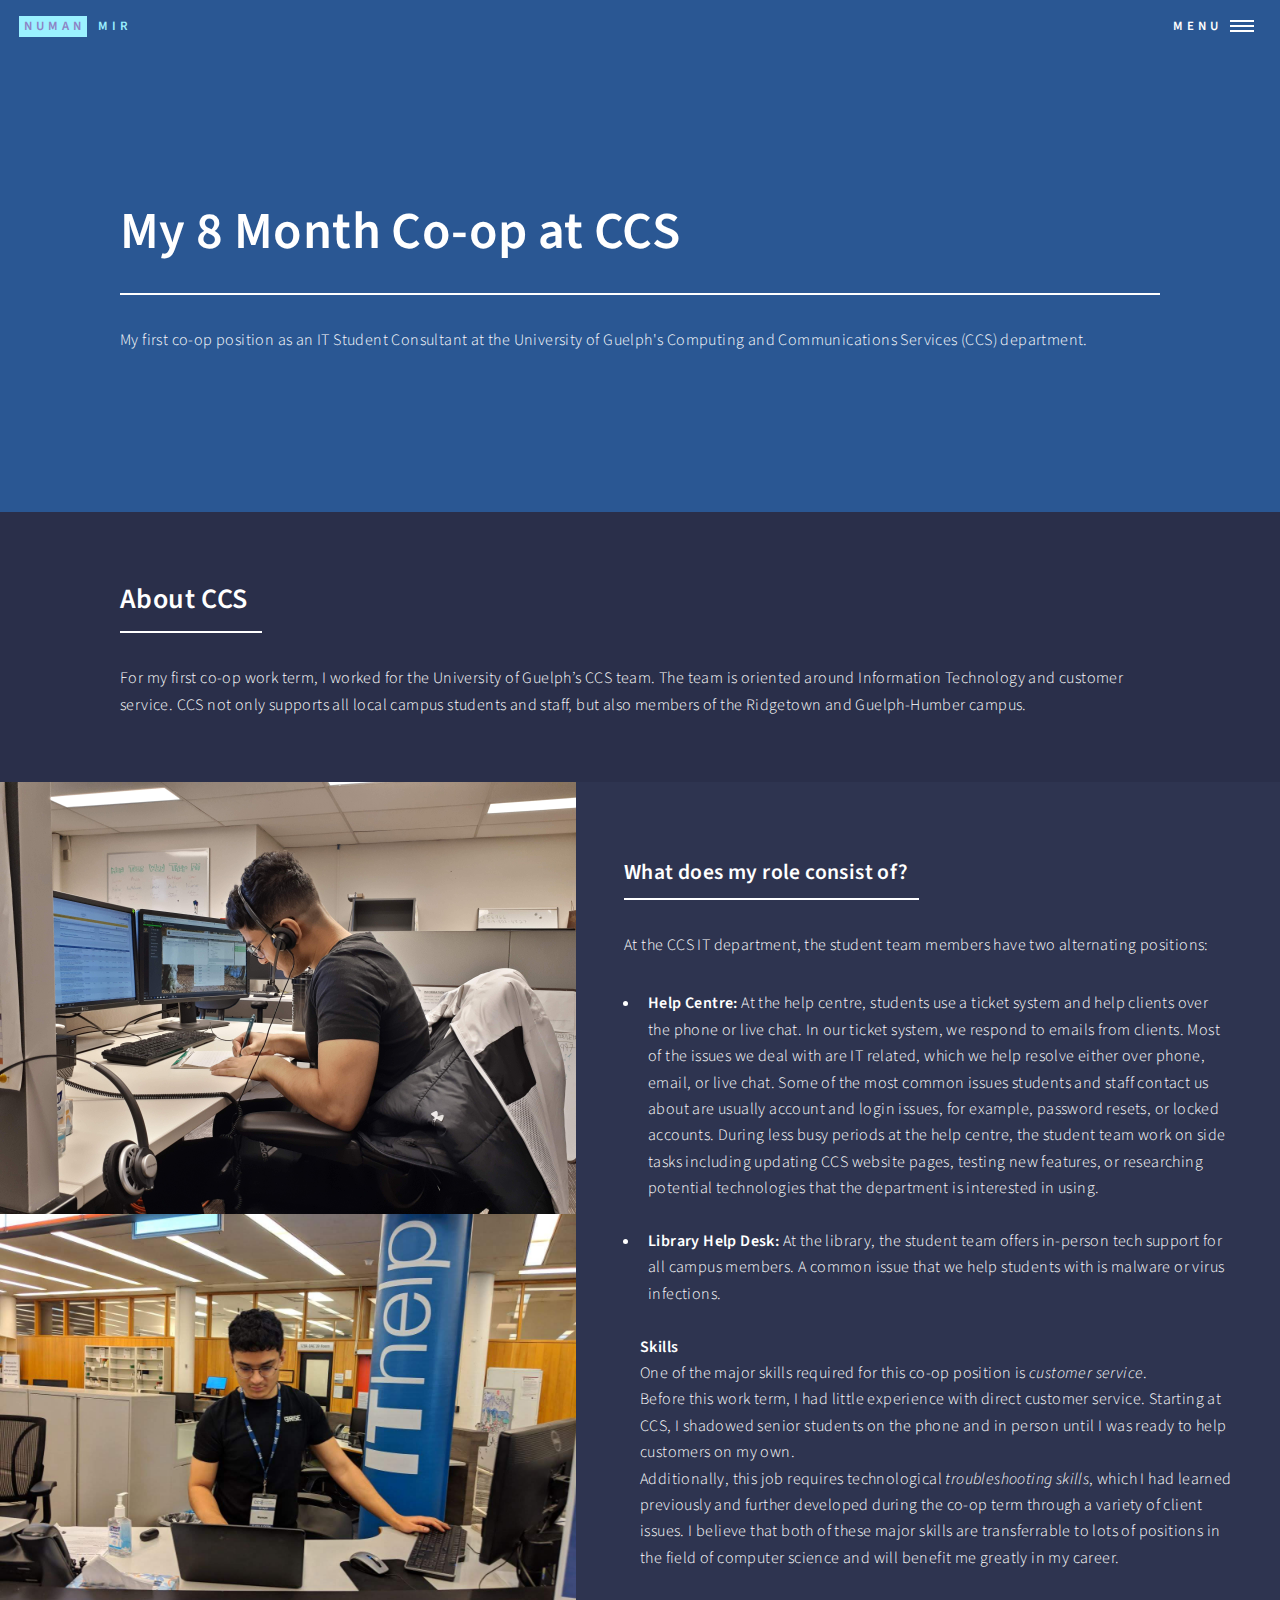
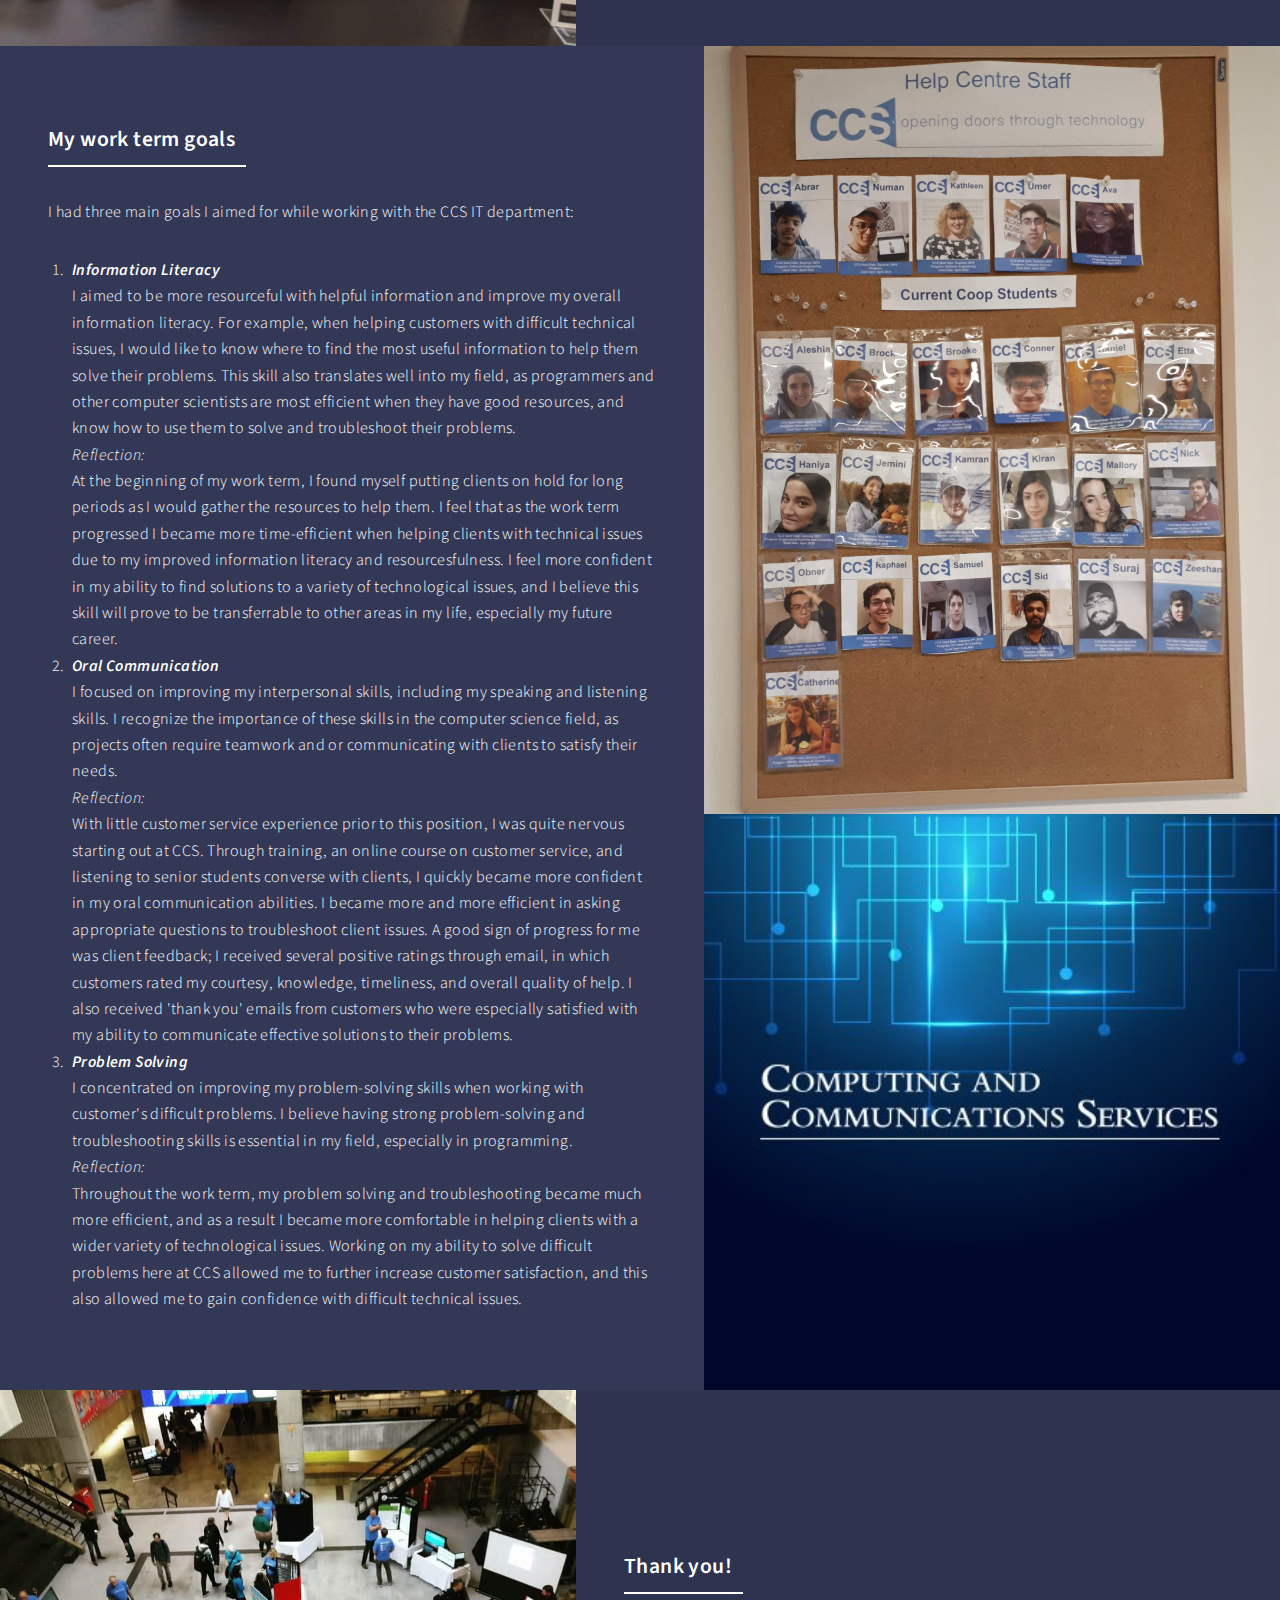
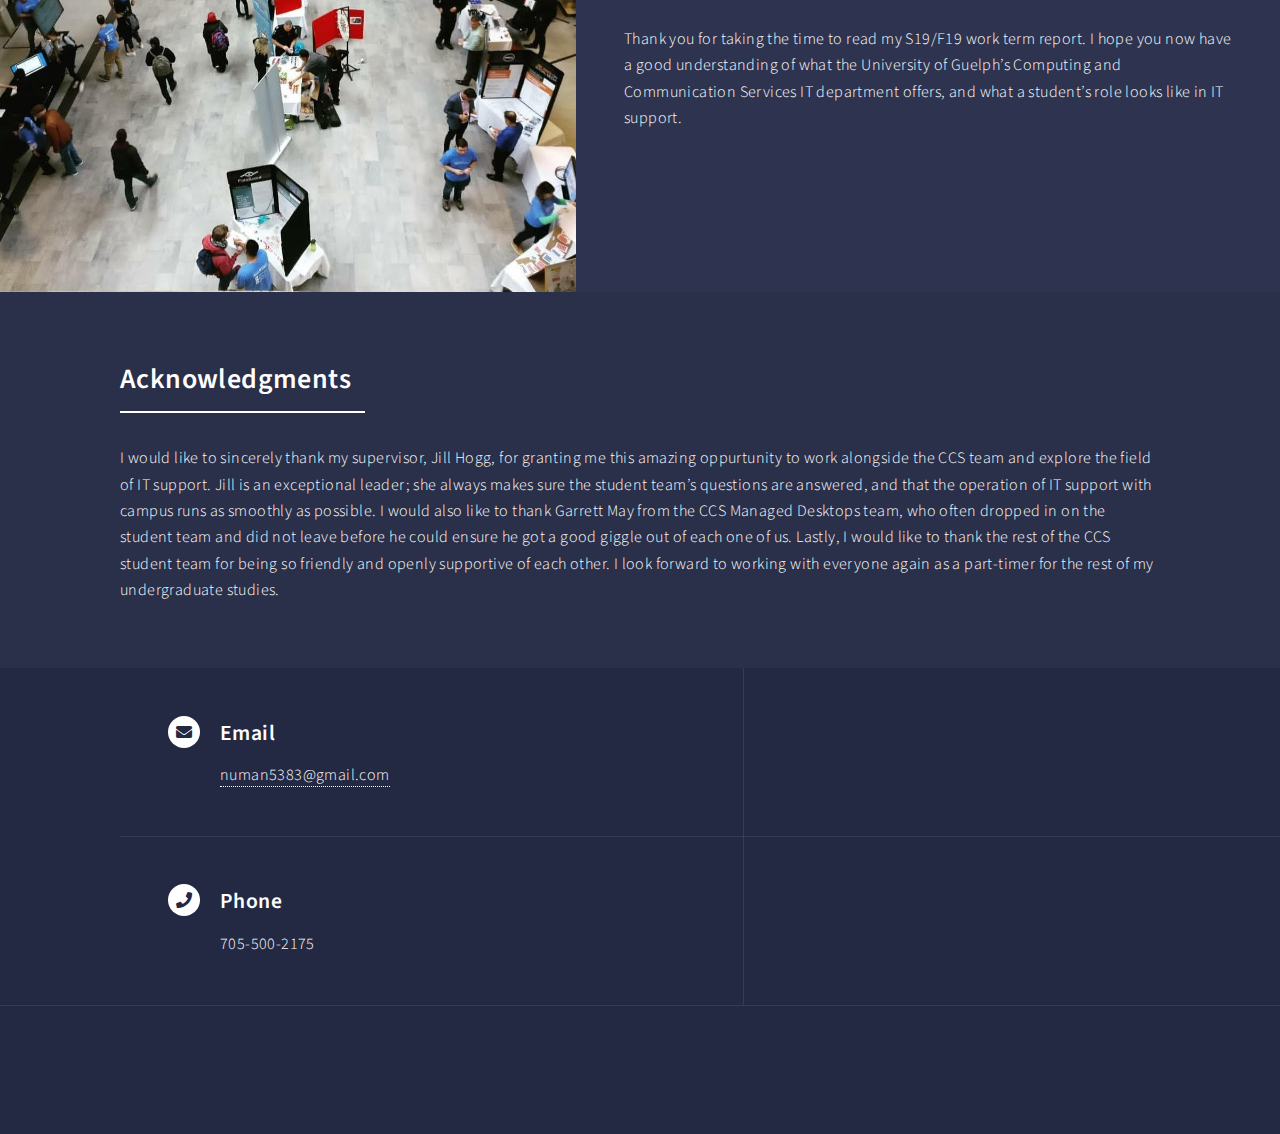
==== commit 0ac9dedc: "text edits, layout changes" ====
--- a/wt1_2.html
+++ b/wt1_2.html
@@ -187,13 +187,13 @@
 										<span>705-500-2175</span>
 									</div>
 								</section>
-								<section>
+								<!-- <section>
 									<div class="contact-method">
 										<span class="icon solid alt fa-home"></span>
 										<h3>Address</h3>
 										Guelph, ON
 									</div>
-								</section>
+								</section> -->
 							</section>
 						</div>
 					</section>
@@ -203,7 +203,7 @@
 						<div class="inner">
 							<ul class="icons">
 								
-								<li><a href="https://github.com/nmir120" class="icon brands alt fa-github"><span class="label">GitHub</span></a></li>
+								<!-- <li><a href="https://github.com/nmir120" class="icon brands alt fa-github"><span class="label">GitHub</span></a></li> -->
 								
 							</ul>
 							
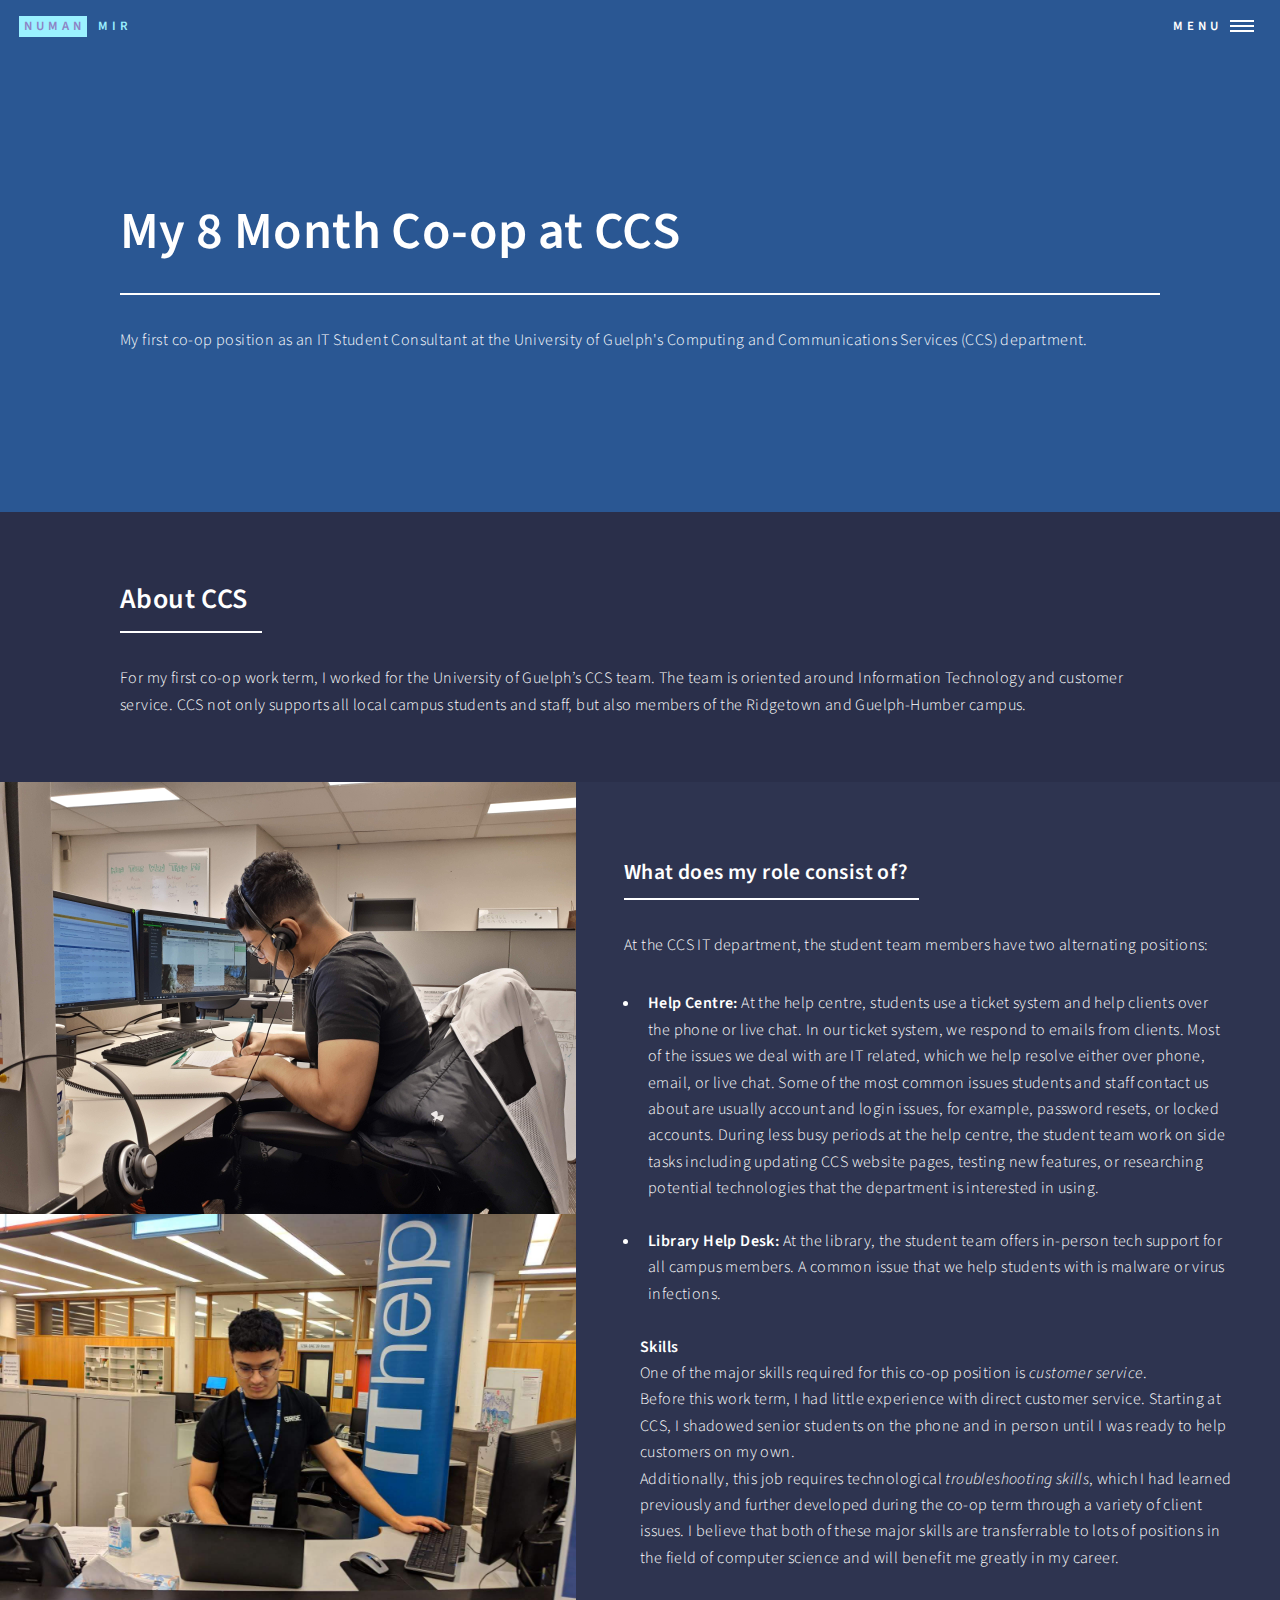
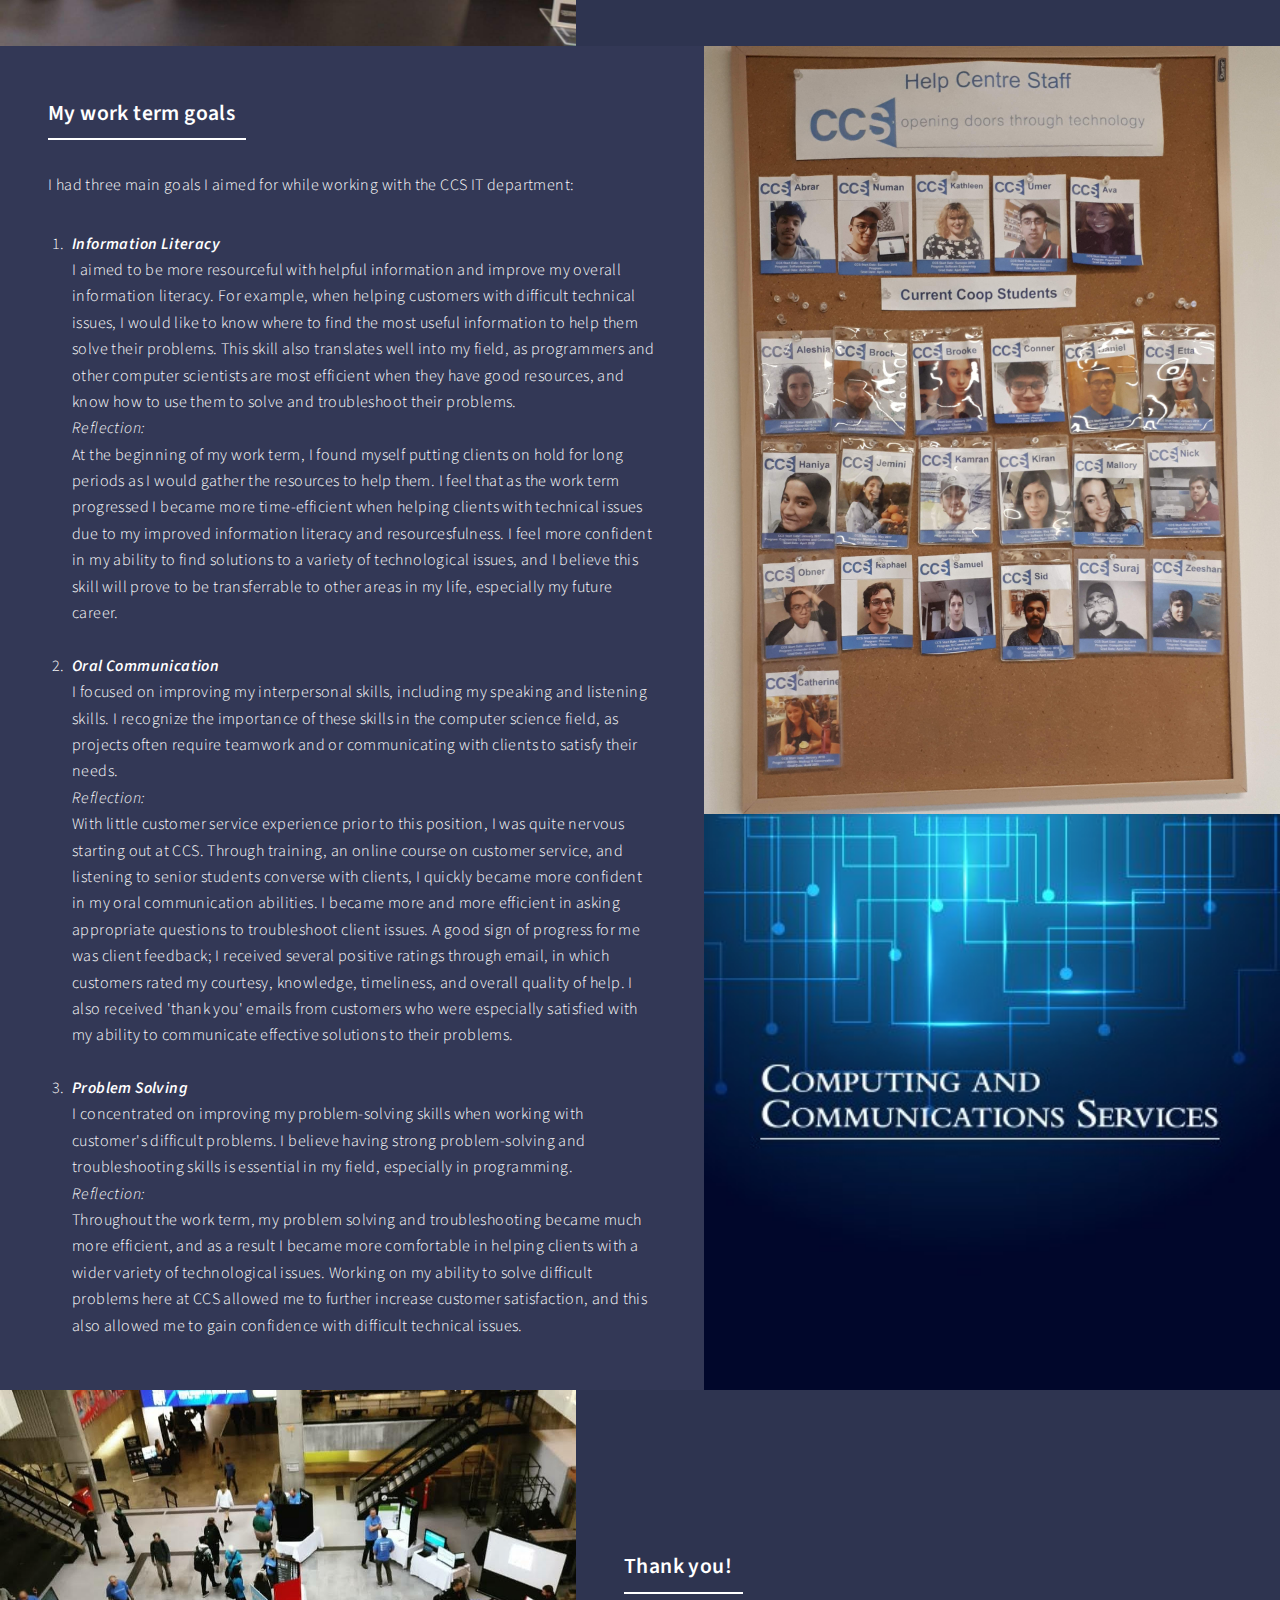
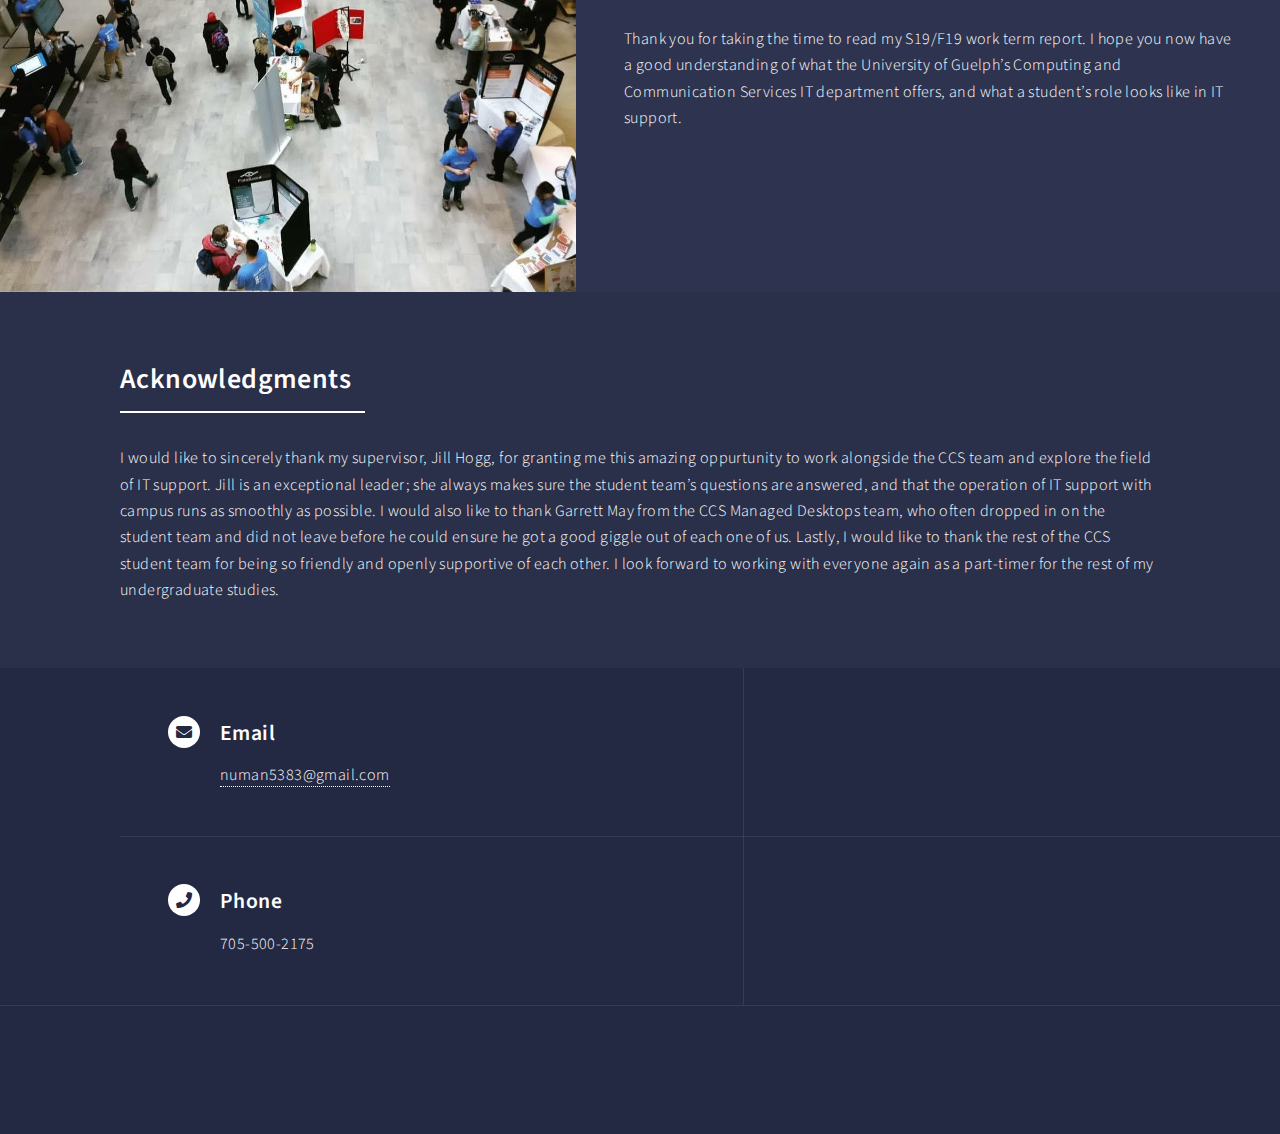
==== commit 68deb14b: "adding work term 3 page" ====
--- a/wt1_2.html
+++ b/wt1_2.html
@@ -77,21 +77,22 @@
 												<h3>What does my role consist of?</h3>
 											</header>
 											<p>At the CCS IT department, the student team members have two alternating positions:
-											<ul>
-												<li><strong>Help Centre:</strong> At the help centre, students use a ticket system and help clients over the phone or live chat. In our ticket system, we respond to emails from clients. Most of the issues we deal with are IT related, which we help resolve either over phone, email, or live chat. Some of the most common issues students and staff contact us about are usually account and login issues, for example, password resets, or locked accounts. During less busy periods at the help centre, the student team work on side tasks including updating CCS website pages, testing new features, or researching potential technologies that the department is interested in using.</li>
-												<br>
-												<li><strong>Library Help Desk:</strong> At the library, the student team offers in-person tech support for all campus members. A common issue that we help students with is malware or virus infections. </li>
-												<br>
-												
-												<strong>Skills</strong>
-												<br>
-												One of the major skills required for this co-op position is <i>customer service</i>. <br>
-					
-												  	Before this work term, I had little experience with direct customer service. Starting at CCS, I shadowed senior students on the phone and in person until I was ready to help customers on my own. 
-													<br>
-												  	Additionally, this job requires technological <i>troubleshooting skills</i>, which I had learned previously and further developed during the co-op term through a variety of client issues.
-												I believe that both of these major skills are transferrable to lots of positions in the field of computer science and will benefit me greatly in my career.
-											</p>
+                        <ul>
+                          <li><strong>Help Centre:</strong> At the help centre, students use a ticket system and help clients over the phone or live chat. In our ticket system, we respond to emails from clients. Most of the issues we deal with are IT related, which we help resolve either over phone, email, or live chat. Some of the most common issues students and staff contact us about are usually account and login issues, for example, password resets, or locked accounts. During less busy periods at the help centre, the student team work on side tasks including updating CCS website pages, testing new features, or researching potential technologies that the department is interested in using.</li>
+                          <br>
+                          <li><strong>Library Help Desk:</strong> At the library, the student team offers in-person tech support for all campus members. A common issue that we help students with is malware or virus infections. </li>
+                          <br>
+                          
+                          <strong>Skills</strong>
+                          <br>
+                          One of the major skills required for this co-op position is <i>customer service</i>. <br>
+            
+                              Before this work term, I had little experience with direct customer service. Starting at CCS, I shadowed senior students on the phone and in person until I was ready to help customers on my own. 
+                            <br>
+                              Additionally, this job requires technological <i>troubleshooting skills</i>, which I had learned previously and further developed during the co-op term through a variety of client issues.
+                          I believe that both of these major skills are transferrable to lots of positions in the field of computer science and will benefit me greatly in my career.
+                        </ul>
+                      </p>
 											
 										</div>
 									</div>
@@ -100,7 +101,8 @@
 									
 									<a class="image">
 										<img src="images/team.jpg" alt="" data-position="center center" />
-										<img src="images/ccs.jpg" alt="" data-position="center center" />									</a>
+                    <img src="images/ccs.jpg" alt="" data-position="center center" />									
+                  </a>
 									<div class="content">
 										<div class="inner">
 											<header class="major">
@@ -117,7 +119,7 @@
 												<i>Reflection:</i> <br>
 												At the beginning of my work term, I found myself putting clients on hold for long periods as I would gather the resources to help them. I feel that as the work term progressed I became more time-efficient when helping clients with technical issues due to my improved information literacy and resourcesfulness. I feel more confident in my ability to find solutions to a variety of technological issues, and I believe this skill will prove to be transferrable to other areas in my life, especially my future career.
 												</li>
-
+                        <br>
 												<li>
 												<i><strong>Oral Communication</strong></i>
 												<br>
@@ -125,7 +127,8 @@
 												<br>
 												<i>Reflection:</i> <br>
 												With little customer service experience prior to this position, I was quite nervous starting out at CCS. Through training, an online course on customer service, and listening to senior students converse with clients, I quickly became more confident in my oral communication abilities. I became more and more efficient in asking appropriate questions to troubleshoot client issues. A good sign of progress for me was client feedback; I received several positive ratings through email, in which customers rated my courtesy, knowledge, timeliness, and overall quality of help. I also received 'thank you' emails from customers who were especially satisfied with my ability to communicate effective solutions to their problems.
-												</li>
+                        </li>
+                        <br>
 												<li>
 												<i><strong>Problem Solving</strong></i>
 												<br>
